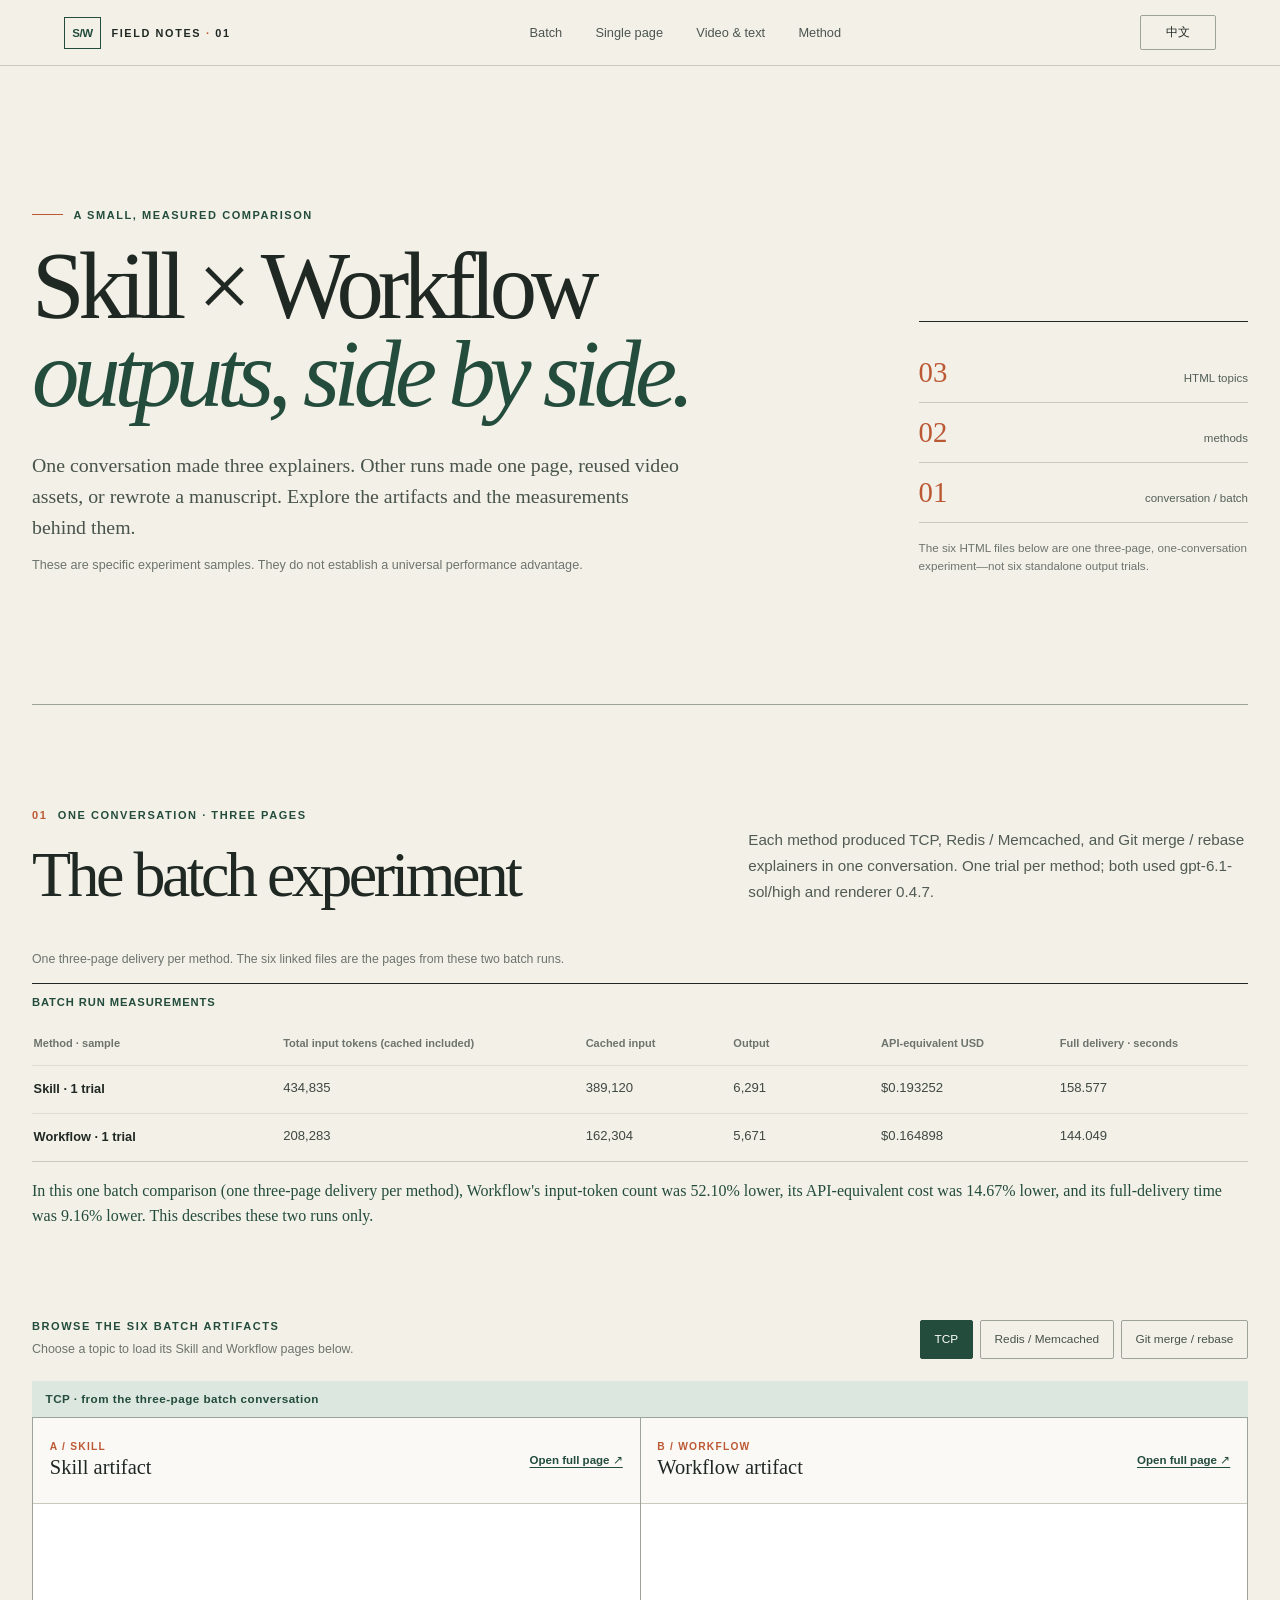
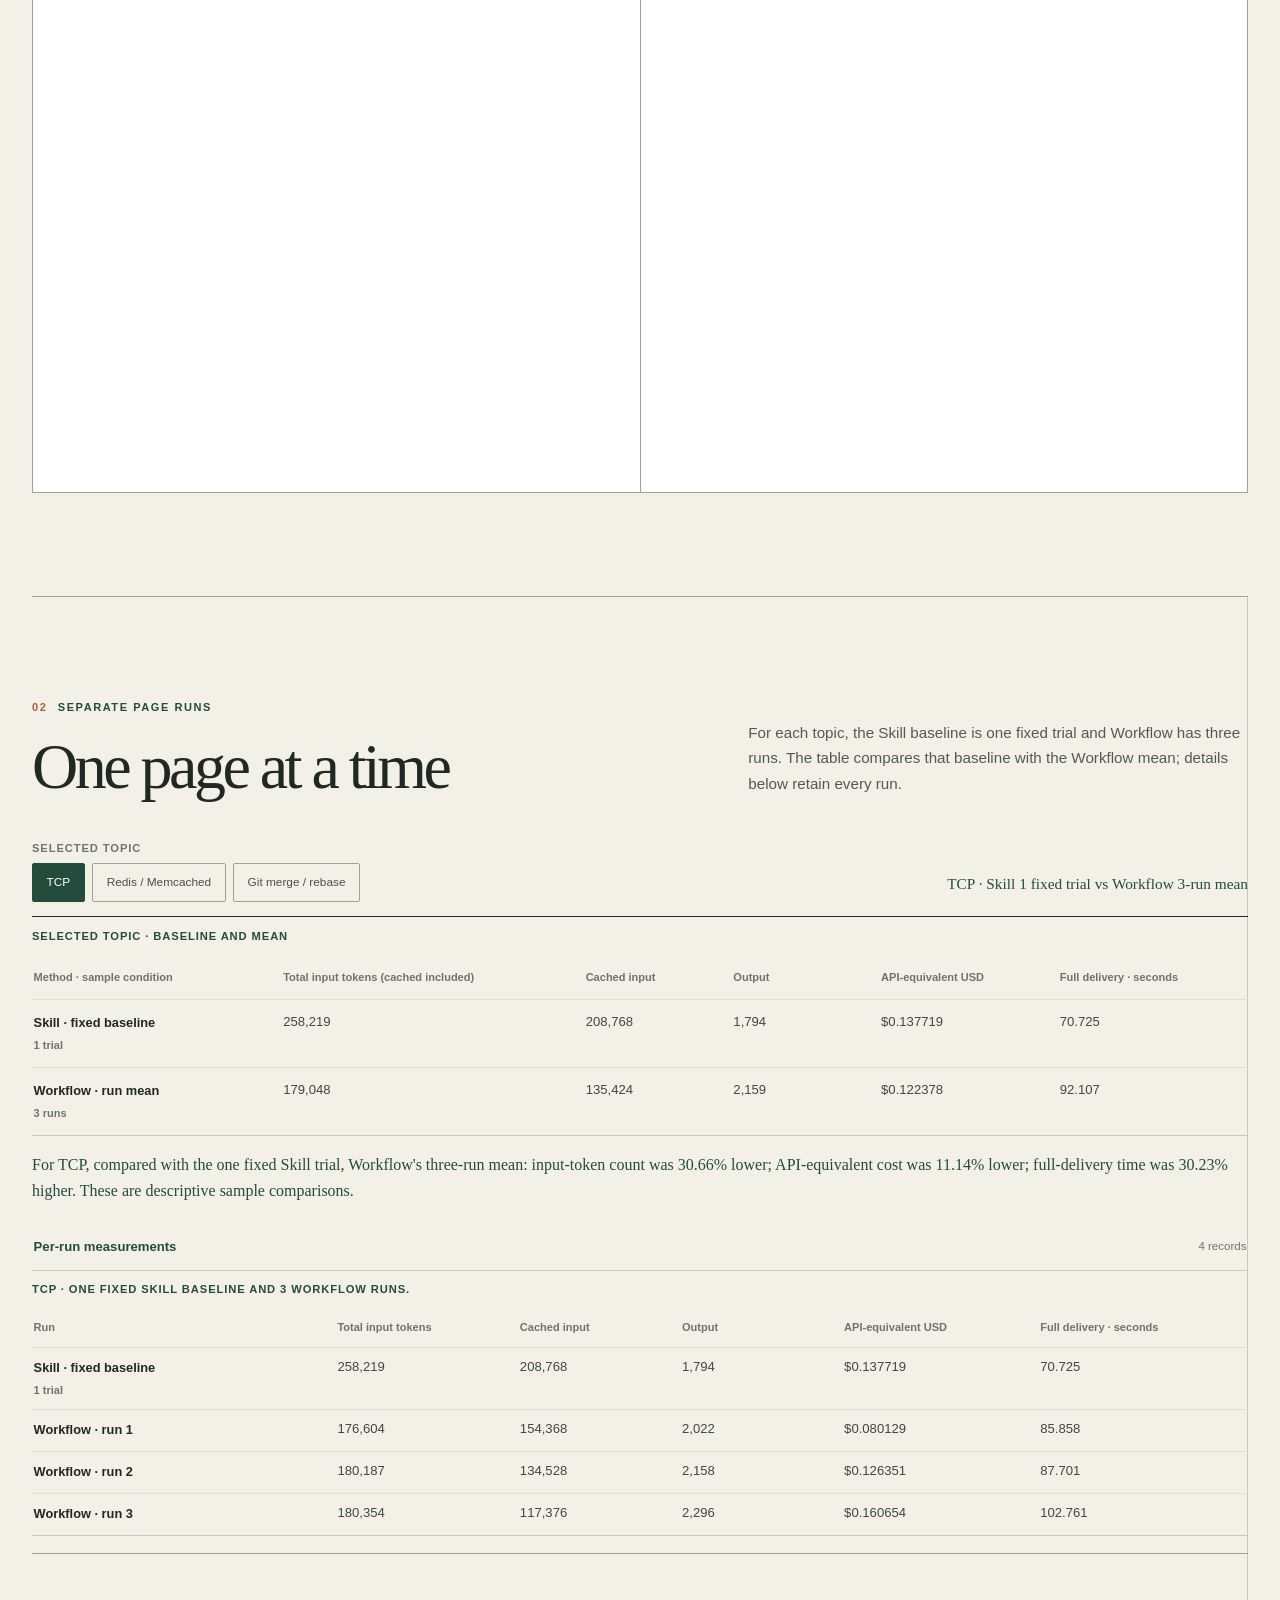
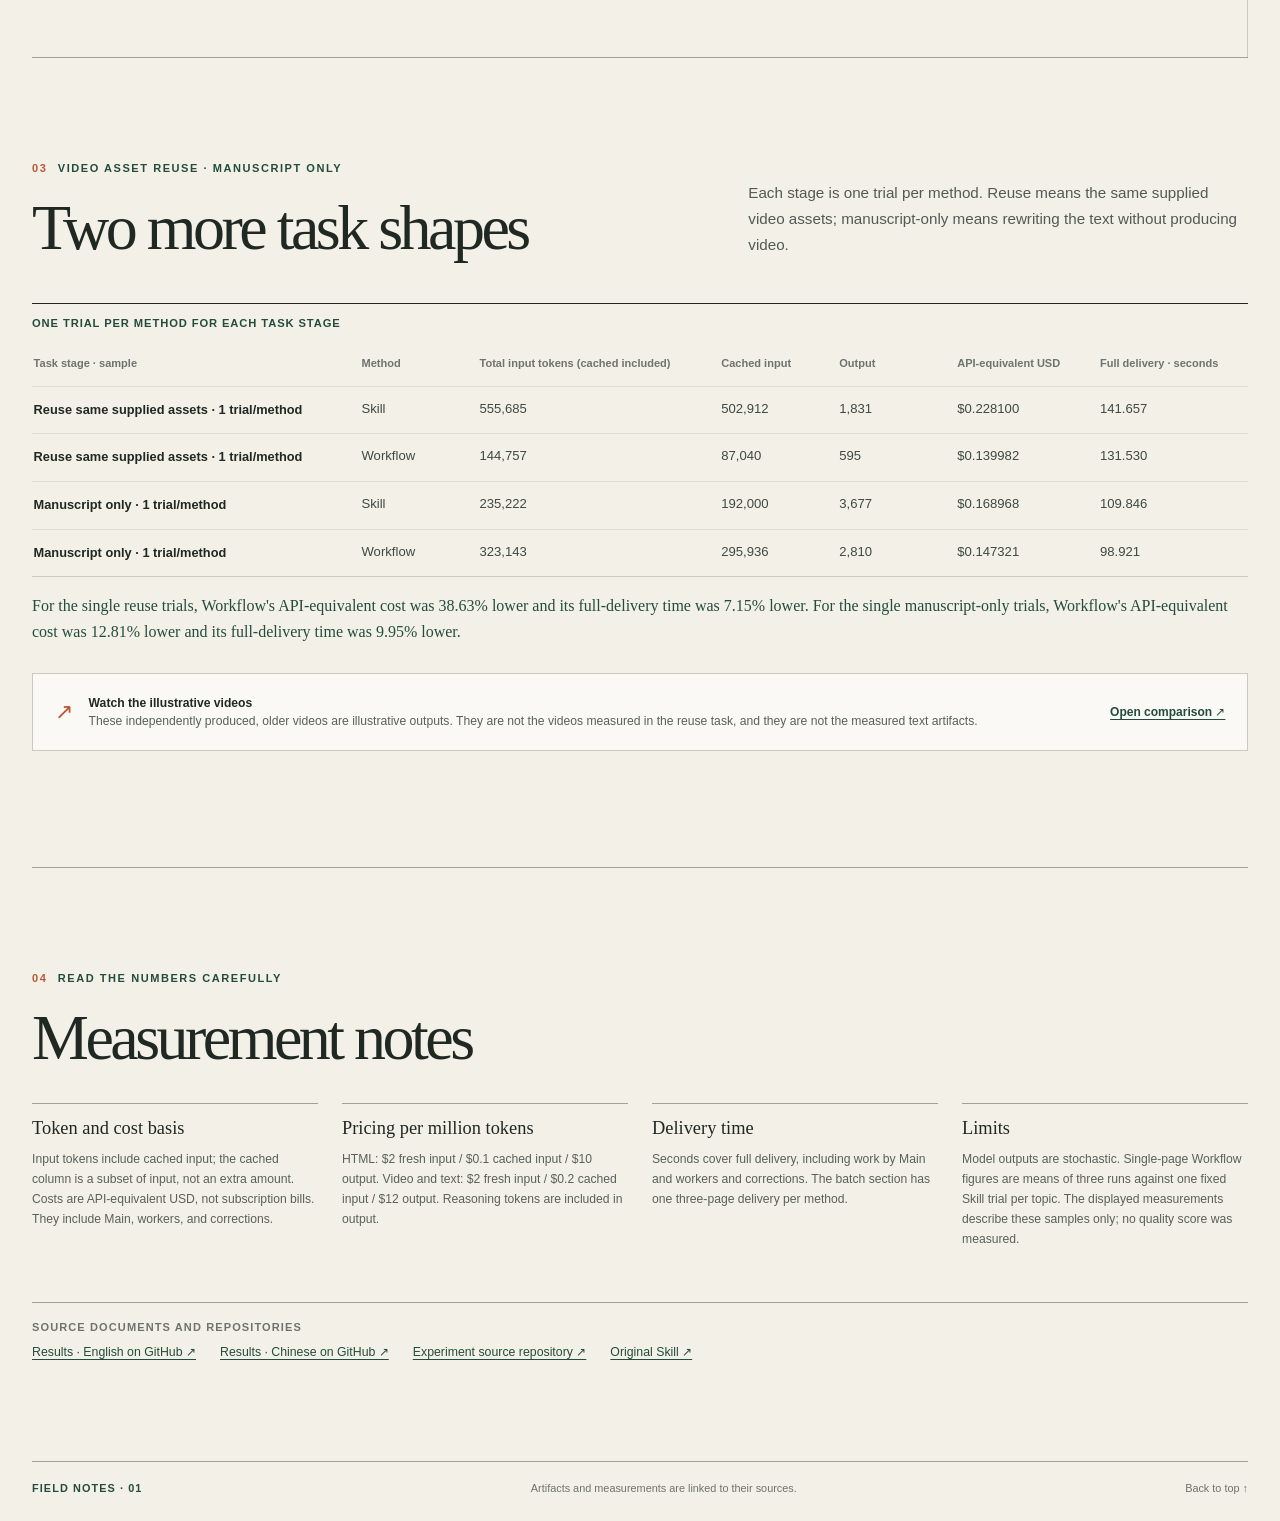
==== workflow_explanations/gallery/index.html @ ca4bb62a "feat: publish Skill vs Workflow comparison gallery" ====
<!doctype html>
<html lang="en">
<head>
  <meta charset="utf-8">
  <meta name="viewport" content="width=device-width, initial-scale=1">
  <meta name="theme-color" content="#f3f0e8">
  <meta name="description" content="A bilingual, data-backed comparison of Skill and Workflow experiment artifacts.">
  <title>Skill × Workflow — experiment gallery</title>
  <link rel="stylesheet" href="style.css">
  <script src="app.js" defer></script>
</head>
<body>
  <a class="skip-link" href="#main" data-en="Skip to content" data-zh="跳到正文">Skip to content</a>
  <header class="site-header">
    <a class="wordmark" href="#top" aria-label="Skill versus Workflow experiment gallery">
      <span class="wordmark-mark" aria-hidden="true">S/W</span>
      <span>FIELD NOTES <span class="wordmark-dot">·</span> 01</span>
    </a>
    <nav class="primary-nav" aria-label="Primary navigation">
      <a href="#batch" data-en="Batch" data-zh="批量">Batch</a>
      <a href="#single" data-en="Single page" data-zh="单页">Single page</a>
      <a href="#video" data-en="Video & text" data-zh="视频与文本">Video &amp; text</a>
      <a href="#method" data-en="Method" data-zh="统计口径">Method</a>
    </nav>
    <button class="language-toggle" id="language-toggle" type="button" aria-label="Switch language to Chinese">
      <span data-en="中文" data-zh="English">中文</span>
    </button>
  </header>

  <main id="main">
    <section class="hero" id="top" aria-labelledby="page-title">
      <div class="hero-copy">
        <p class="eyebrow"><span class="eyebrow-rule" aria-hidden="true"></span><span data-en="A small, measured comparison" data-zh="一组小规模实测对照">A small, measured comparison</span></p>
        <h1 id="page-title"><span data-en="Skill × Workflow" data-zh="Skill × Workflow">Skill × Workflow</span><br><span class="title-subline" data-en="outputs, side by side." data-zh="并排看结果。">outputs, side by side.</span></h1>
        <p class="hero-deck" data-en="One conversation made three explainers. Other runs made one page, reused video assets, or rewrote a manuscript. Explore the artifacts and the measurements behind them." data-zh="一次对话制作了三份讲解页；其他运行则分别制作单页、复用视频素材或重写稿件。这里可以查看产物与对应测量数据。">One conversation made three explainers. Other runs made one page, reused video assets, or rewrote a manuscript. Explore the artifacts and the measurements behind them.</p>
        <p class="hero-caveat" data-en="These are specific experiment samples. They do not establish a universal performance advantage." data-zh="这些是特定实验样本，不能据此推断普遍的性能优势。">These are specific experiment samples. They do not establish a universal performance advantage.</p>
      </div>
      <div class="hero-index" aria-label="Experiment overview">
        <div class="index-cell"><span class="index-value">03</span><span data-en="HTML topics" data-zh="个网页主题">HTML topics</span></div>
        <div class="index-cell"><span class="index-value">02</span><span data-en="methods" data-zh="种方法">methods</span></div>
        <div class="index-cell"><span class="index-value">01</span><span data-en="conversation / batch" data-zh="次对话 / 批量任务">conversation / batch</span></div>
        <p data-en="The six HTML files below are one three-page, one-conversation experiment—not six standalone output trials." data-zh="下方六份 HTML 属于同一项“一次对话制作三页”的实验，不代表六次独立产出。">The six HTML files below are one three-page, one-conversation experiment—not six standalone output trials.</p>
      </div>
    </section>

    <section class="section batch-section" id="batch" aria-labelledby="batch-title">
      <div class="section-heading">
        <div>
          <p class="eyebrow"><span class="section-number">01</span><span data-en="One conversation · three pages" data-zh="一次对话 · 三个页面">One conversation · three pages</span></p>
          <h2 id="batch-title" data-en="The batch experiment" data-zh="批量实验">The batch experiment</h2>
        </div>
        <p class="section-intro" data-en="Each method produced TCP, Redis / Memcached, and Git merge / rebase explainers in one conversation. One trial per method; both used gpt-6.1-sol/high and renderer 0.4.7." data-zh="两种方法分别在一次对话中制作 TCP、Redis / Memcached、Git merge / rebase 三份讲解页。每种方法各运行一次；均使用 gpt-6.1-sol/high 与渲染器 0.4.7。">Each method produced TCP, Redis / Memcached, and Git merge / rebase explainers in one conversation. One trial per method; both used gpt-6.1-sol/high and renderer 0.4.7.</p>
      </div>

      <p class="sample-note" data-en="One three-page delivery per method. The six linked files are the pages from these two batch runs." data-zh="每种方法各交付一组三页。六个链接对应这两次批量运行产出的页面。">One three-page delivery per method. The six linked files are the pages from these two batch runs.</p>
      <div class="table-wrap">
        <table class="metrics-table">
          <caption data-en="Batch run measurements" data-zh="批量运行测量值">Batch run measurements</caption>
          <thead>
            <tr>
              <th scope="col" data-en="Method · sample" data-zh="方法 · 样本数">Method · sample</th>
              <th scope="col" data-en="Total input tokens (cached included)" data-zh="输入 token 总量（含缓存）">Total input tokens (cached included)</th>
              <th scope="col" data-en="Cached input" data-zh="缓存输入">Cached input</th>
              <th scope="col" data-en="Output" data-zh="输出">Output</th>
              <th scope="col" data-en="API-equivalent USD" data-zh="API 等价美元">API-equivalent USD</th>
              <th scope="col" data-en="Full delivery · seconds" data-zh="完整交付 · 秒">Full delivery · seconds</th>
            </tr>
          </thead>
          <tbody id="batch-rows">
            <tr><td colspan="6" data-en="Loading measurements…" data-zh="正在读取测量数据…">Loading measurements…</td></tr>
          </tbody>
        </table>
      </div>
      <p class="delta-note" id="batch-delta" aria-live="polite"></p>

      <div class="artifact-explorer">
        <div class="artifact-toolbar">
          <div>
            <p class="eyebrow" data-en="Browse the six batch artifacts" data-zh="浏览六份批量产物">Browse the six batch artifacts</p>
            <p class="toolbar-help" data-en="Choose a topic to load its Skill and Workflow pages below." data-zh="选择主题，在下方并排查看对应的 Skill 与 Workflow 页面。">Choose a topic to load its Skill and Workflow pages below.</p>
          </div>
          <div class="topic-picker" id="batch-topic-picker" role="group" aria-label="Choose an experiment topic">
            <button type="button" class="topic-button" data-topic="tcp" aria-pressed="true"><span data-en="TCP" data-zh="TCP">TCP</span></button>
            <button type="button" class="topic-button" data-topic="cache" aria-pressed="false"><span data-en="Redis / Memcached" data-zh="Redis / Memcached">Redis / Memcached</span></button>
            <button type="button" class="topic-button" data-topic="git" aria-pressed="false"><span data-en="Git merge / rebase" data-zh="Git merge / rebase">Git merge / rebase</span></button>
          </div>
        </div>
        <p class="artifact-caption" id="artifact-caption" aria-live="polite"><span data-en="TCP · from the three-page batch conversation" data-zh="TCP · 来自三页批量对话">TCP · from the three-page batch conversation</span></p>
        <div class="preview-grid" id="previews">
          <article class="preview-card" aria-labelledby="skill-preview-title">
            <div class="preview-heading">
              <div><p class="preview-kicker">A <span aria-hidden="true">/</span> Skill</p><h3 id="skill-preview-title" data-en="Skill artifact" data-zh="Skill 产物">Skill artifact</h3></div>
              <a class="artifact-link" id="skill-artifact-link" href="../examples/html/tcp-skill.html" target="_blank" rel="noopener" data-en="Open full page ↗" data-zh="打开完整页面 ↗">Open full page ↗</a>
            </div>
            <iframe id="skill-preview" src="../examples/html/tcp-skill.html" title="Skill TCP explainer from the three-page batch experiment" sandbox="allow-scripts" loading="lazy"></iframe>
          </article>
          <article class="preview-card" aria-labelledby="workflow-preview-title">
            <div class="preview-heading">
              <div><p class="preview-kicker">B <span aria-hidden="true">/</span> Workflow</p><h3 id="workflow-preview-title" data-en="Workflow artifact" data-zh="Workflow 产物">Workflow artifact</h3></div>
              <a class="artifact-link" id="workflow-artifact-link" href="../examples/html/tcp-workflow.html" target="_blank" rel="noopener" data-en="Open full page ↗" data-zh="打开完整页面 ↗">Open full page ↗</a>
            </div>
            <iframe id="workflow-preview" src="../examples/html/tcp-workflow.html" title="Workflow TCP explainer from the three-page batch experiment" sandbox="allow-scripts" loading="lazy"></iframe>
          </article>
        </div>
      </div>
    </section>

    <section class="section single-section" id="single" aria-labelledby="single-title">
      <div class="section-heading">
        <div>
          <p class="eyebrow"><span class="section-number">02</span><span data-en="Separate page runs" data-zh="单独运行页面">Separate page runs</span></p>
          <h2 id="single-title" data-en="One page at a time" data-zh="一次制作一个页面">One page at a time</h2>
        </div>
        <p class="section-intro" data-en="For each topic, the Skill baseline is one fixed trial and Workflow has three runs. The table compares that baseline with the Workflow mean; details below retain every run." data-zh="每个主题的 Skill 基线是一次固定运行，Workflow 运行三次。上表将该基线与 Workflow 均值比较；下方保留每次运行的数据。">For each topic, the Skill baseline is one fixed trial and Workflow has three runs. The table compares that baseline with the Workflow mean; details below retain every run.</p>
      </div>
      <div class="single-controls">
        <div>
          <p class="control-label" id="single-topic-label" data-en="Selected topic" data-zh="当前主题">Selected topic</p>
          <div class="topic-picker" id="single-topic-picker" role="group" aria-labelledby="single-topic-label">
            <button type="button" class="topic-button" data-topic="tcp" aria-pressed="true"><span data-en="TCP" data-zh="TCP">TCP</span></button>
            <button type="button" class="topic-button" data-topic="cache" aria-pressed="false"><span data-en="Redis / Memcached" data-zh="Redis / Memcached">Redis / Memcached</span></button>
            <button type="button" class="topic-button" data-topic="git" aria-pressed="false"><span data-en="Git merge / rebase" data-zh="Git merge / rebase">Git merge / rebase</span></button>
          </div>
        </div>
        <p class="single-condition" id="single-condition" aria-live="polite"><span data-en="TCP · Skill 1 fixed trial vs Workflow 3-run mean" data-zh="TCP · Skill 固定样本 1 次，对比 Workflow 3 次均值">TCP · Skill 1 fixed trial vs Workflow 3-run mean</span></p>
      </div>
      <div class="table-wrap">
        <table class="metrics-table">
          <caption data-en="Selected topic · baseline and mean" data-zh="所选主题 · 基线与均值">Selected topic · baseline and mean</caption>
          <thead>
            <tr>
              <th scope="col" data-en="Method · sample condition" data-zh="方法 · 样本条件">Method · sample condition</th>
              <th scope="col" data-en="Total input tokens (cached included)" data-zh="输入 token 总量（含缓存）">Total input tokens (cached included)</th>
              <th scope="col" data-en="Cached input" data-zh="缓存输入">Cached input</th>
              <th scope="col" data-en="Output" data-zh="输出">Output</th>
              <th scope="col" data-en="API-equivalent USD" data-zh="API 等价美元">API-equivalent USD</th>
              <th scope="col" data-en="Full delivery · seconds" data-zh="完整交付 · 秒">Full delivery · seconds</th>
            </tr>
          </thead>
          <tbody id="single-summary-rows">
            <tr><td colspan="6" data-en="Loading measurements…" data-zh="正在读取测量数据…">Loading measurements…</td></tr>
          </tbody>
        </table>
      </div>
      <p class="delta-note" id="single-delta" aria-live="polite"></p>
      <details class="run-details" open>
        <summary><span data-en="Per-run measurements" data-zh="每次运行的测量值">Per-run measurements</span><span class="summary-count" id="run-count">—</span></summary>
        <div class="table-wrap">
          <table class="metrics-table compact-table">
            <caption id="run-caption" data-en="One fixed Skill baseline and three Workflow runs for the selected topic." data-zh="所选主题的 Skill 固定基线一次，Workflow 运行三次。">One fixed Skill baseline and three Workflow runs for the selected topic.</caption>
            <thead>
              <tr>
                <th scope="col" data-en="Run" data-zh="运行">Run</th>
                <th scope="col" data-en="Total input tokens" data-zh="输入 token 总量">Total input tokens</th>
                <th scope="col" data-en="Cached input" data-zh="缓存输入">Cached input</th>
                <th scope="col" data-en="Output" data-zh="输出">Output</th>
                <th scope="col" data-en="API-equivalent USD" data-zh="API 等价美元">API-equivalent USD</th>
                <th scope="col" data-en="Full delivery · seconds" data-zh="完整交付 · 秒">Full delivery · seconds</th>
              </tr>
            </thead>
            <tbody id="single-run-rows">
              <tr><td colspan="6" data-en="Loading measurements…" data-zh="正在读取测量数据…">Loading measurements…</td></tr>
            </tbody>
          </table>
        </div>
      </details>
    </section>

    <section class="section video-section" id="video" aria-labelledby="video-title">
      <div class="section-heading">
        <div>
          <p class="eyebrow"><span class="section-number">03</span><span data-en="Video asset reuse · manuscript only" data-zh="复用视频素材 · 仅重写稿件">Video asset reuse · manuscript only</span></p>
          <h2 id="video-title" data-en="Two more task shapes" data-zh="另外两类任务">Two more task shapes</h2>
        </div>
        <p class="section-intro" data-en="Each stage is one trial per method. Reuse means the same supplied video assets; manuscript-only means rewriting the text without producing video." data-zh="每个阶段中两种方法各运行一次。素材复用指使用相同的已有视频素材；仅重写稿件指改写文本，不制作视频。">Each stage is one trial per method. Reuse means the same supplied video assets; manuscript-only means rewriting the text without producing video.</p>
      </div>
      <div class="table-wrap">
        <table class="metrics-table">
          <caption data-en="One trial per method for each task stage" data-zh="每个任务阶段中每种方法各一次">One trial per method for each task stage</caption>
          <thead>
            <tr>
              <th scope="col" data-en="Task stage · sample" data-zh="任务阶段 · 样本数">Task stage · sample</th>
              <th scope="col" data-en="Method" data-zh="方法">Method</th>
              <th scope="col" data-en="Total input tokens (cached included)" data-zh="输入 token 总量（含缓存）">Total input tokens (cached included)</th>
              <th scope="col" data-en="Cached input" data-zh="缓存输入">Cached input</th>
              <th scope="col" data-en="Output" data-zh="输出">Output</th>
              <th scope="col" data-en="API-equivalent USD" data-zh="API 等价美元">API-equivalent USD</th>
              <th scope="col" data-en="Full delivery · seconds" data-zh="完整交付 · 秒">Full delivery · seconds</th>
            </tr>
          </thead>
          <tbody id="video-rows">
            <tr><td colspan="7" data-en="Loading measurements…" data-zh="正在读取测量数据…">Loading measurements…</td></tr>
          </tbody>
        </table>
      </div>
      <p class="delta-note" id="video-delta" aria-live="polite"></p>
      <aside class="watch-note">
        <span class="watch-icon" aria-hidden="true">↗</span>
        <p><strong data-en="Watch the illustrative videos" data-zh="观看示例视频">Watch the illustrative videos</strong><br><span data-en="These independently produced, older videos are illustrative outputs. They are not the videos measured in the reuse task, and they are not the measured text artifacts." data-zh="这些独立制作的较早视频仅供示例。它们不是素材复用任务中测量的视频，也不是该任务测量的文本产物。">These independently produced, older videos are illustrative outputs. They are not the videos measured in the reuse task, and they are not the measured text artifacts.</span></p>
        <a href="../examples/video/comparison.html" target="_blank" rel="noopener" data-en="Open comparison ↗" data-zh="打开视频对照 ↗">Open comparison ↗</a>
      </aside>
    </section>

    <section class="section method-section" id="method" aria-labelledby="method-title">
      <div class="section-heading method-heading">
        <div>
          <p class="eyebrow"><span class="section-number">04</span><span data-en="Read the numbers carefully" data-zh="如何理解这些数字">Read the numbers carefully</span></p>
          <h2 id="method-title" data-en="Measurement notes" data-zh="统计口径">Measurement notes</h2>
        </div>
      </div>
      <div class="method-grid">
        <article>
          <h3 data-en="Token and cost basis" data-zh="Token 与成本口径">Token and cost basis</h3>
          <p data-en="Input tokens include cached input; the cached column is a subset of input, not an extra amount. Costs are API-equivalent USD, not subscription bills. They include Main, workers, and corrections." data-zh="输入 token 已包含缓存输入；缓存列是输入的一部分，不应再相加。成本为 API 等价美元，不是订阅账单，包含 Main、worker 与修正。">Input tokens include cached input; the cached column is a subset of input, not an extra amount. Costs are API-equivalent USD, not subscription bills. They include Main, workers, and corrections.</p>
        </article>
        <article>
          <h3 data-en="Pricing per million tokens" data-zh="每百万 token 价格">Pricing per million tokens</h3>
          <p id="pricing-note" data-en="Loading pricing…" data-zh="正在读取价格…">Loading pricing…</p>
        </article>
        <article>
          <h3 data-en="Delivery time" data-zh="交付耗时">Delivery time</h3>
          <p data-en="Seconds cover full delivery, including work by Main and workers and corrections. The batch section has one three-page delivery per method." data-zh="秒数覆盖完整交付，包括 Main、worker 与修正。批量部分每种方法各有一次三页交付。">Seconds cover full delivery, including work by Main and workers and corrections. The batch section has one three-page delivery per method.</p>
        </article>
        <article>
          <h3 data-en="Limits" data-zh="结果边界">Limits</h3>
          <p data-en="Model outputs are stochastic. Single-page Workflow figures are means of three runs against one fixed Skill trial per topic. The displayed measurements describe these samples only; no quality score was measured." data-zh="模型输出具有随机性。单页 Workflow 数据是三次运行的均值，每个主题仅与一次固定 Skill 样本比较。页面数据只描述这些样本；实验未测量质量评分。">Model outputs are stochastic. Single-page Workflow figures are means of three runs against one fixed Skill trial per topic. The displayed measurements describe these samples only; no quality score was measured.</p>
        </article>
      </div>
      <div class="source-links">
        <p class="source-label" data-en="Source documents and repositories" data-zh="结果文档与代码仓库">Source documents and repositories</p>
        <a href="https://github.com/TohmaN233/workflow-package/blob/main/workflow_explanations/experiments/results.md" target="_blank" rel="noopener" data-en="Results · English on GitHub ↗" data-zh="实验结果 · GitHub 英文版 ↗">Results · English on GitHub ↗</a>
        <a href="https://github.com/TohmaN233/workflow-package/blob/main/workflow_explanations/experiments/results.zh-CN.md" target="_blank" rel="noopener" data-en="Results · Chinese on GitHub ↗" data-zh="实验结果 · GitHub 中文版 ↗">Results · Chinese on GitHub ↗</a>
        <a href="https://github.com/TohmaN233/workflow-package" target="_blank" rel="noopener" data-en="Experiment source repository ↗" data-zh="实验源代码仓库 ↗">Experiment source repository ↗</a>
        <a href="https://github.com/QingYunA/answer-me-with-html" target="_blank" rel="noopener" data-en="Original Skill ↗" data-zh="原始 Skill ↗">Original Skill ↗</a>
      </div>
    </section>
  </main>
  <footer class="site-footer">
    <span>FIELD NOTES · 01</span>
    <span data-en="Artifacts and measurements are linked to their sources." data-zh="产物与测量数据均链接到来源。">Artifacts and measurements are linked to their sources.</span>
    <a href="#top" data-en="Back to top ↑" data-zh="返回顶部 ↑">Back to top ↑</a>
  </footer>
  <div class="data-error" id="data-error" role="alert" hidden>
    <strong data-en="Experiment data could not be loaded." data-zh="无法读取实验数据。">Experiment data could not be loaded.</strong>
    <span data-en="The gallery reads ../experiments/results.json. Check that the file is published and reload the page." data-zh="页面从 ../experiments/results.json 读取数据。请检查该文件是否已发布，然后重新加载。">The gallery reads ../experiments/results.json. Check that the file is published and reload the page.</span>
  </div>
</body>
</html>
---- workflow_explanations/gallery/style.css ----
:root {
  color-scheme: light;
  --paper: #f3f0e8;
  --paper-light: #faf9f5;
  --ink: #202823;
  --muted: #6d746d;
  --line: #c9c9be;
  --line-dark: #9da399;
  --green: #234c3c;
  --green-soft: #dce7df;
  --orange: #bc5935;
  --orange-soft: #f0dfd4;
  --blue: #395f78;
  --serif: "Iowan Old Style", "Palatino Linotype", "Book Antiqua", Georgia, serif;
  --sans: Inter, "Segoe UI", "Helvetica Neue", Arial, sans-serif;
  font-family: var(--sans);
  font-synthesis: none;
  text-rendering: optimizeLegibility;
  background: var(--paper);
  color: var(--ink);
}

* { box-sizing: border-box; }
html { scroll-behavior: smooth; scroll-padding-top: 6.5rem; }
body { margin: 0; min-width: 320px; }
button, a { font: inherit; }
a { color: inherit; }
button:focus-visible, a:focus-visible, summary:focus-visible, iframe:focus-visible {
  outline: 3px solid var(--orange);
  outline-offset: 3px;
}
[hidden] { display: none !important; }

.skip-link {
  position: absolute;
  top: 8px;
  left: 8px;
  z-index: 20;
  transform: translateY(-160%);
  padding: .65rem .9rem;
  background: var(--ink);
  color: white;
}
.skip-link:focus { transform: translateY(0); }

.site-header {
  position: sticky;
  z-index: 10;
  top: 0;
  display: flex;
  align-items: center;
  justify-content: space-between;
  gap: 1.5rem;
  min-height: 66px;
  padding: 0 clamp(20px, 5vw, 78px);
  border-bottom: 1px solid var(--line);
  background: rgb(243 240 232 / 95%);
  backdrop-filter: blur(14px);
}
.wordmark {
  display: inline-flex;
  flex: 0 0 auto;
  align-items: center;
  gap: .65rem;
  color: var(--ink);
  font-size: .68rem;
  font-weight: 750;
  letter-spacing: .15em;
  text-decoration: none;
}
.wordmark-mark {
  display: grid;
  width: 37px;
  height: 32px;
  place-items: center;
  border: 1px solid var(--green);
  color: var(--green);
  font-size: .72rem;
  letter-spacing: -.03em;
}
.wordmark-dot { color: var(--orange); }
.primary-nav { display: flex; align-items: center; gap: clamp(1rem, 2.6vw, 2.6rem); }
.primary-nav a {
  color: #4c554f;
  font-size: .8rem;
  text-decoration: none;
  transition: color .18s ease;
}
.primary-nav a:hover, .source-links a:hover, .site-footer a:hover { color: var(--orange); }
.language-toggle {
  flex: 0 0 auto;
  min-width: 76px;
  padding: .5rem .7rem;
  border: 1px solid var(--line-dark);
  border-radius: 2px;
  background: transparent;
  color: var(--ink);
  font-size: .75rem;
  font-weight: 700;
  cursor: pointer;
}
.language-toggle:hover { border-color: var(--green); background: var(--green-soft); }

main { overflow: clip; }
.hero, .section, .site-footer { width: min(1300px, calc(100% - 64px)); margin-inline: auto; }
.hero {
  display: grid;
  grid-template-columns: minmax(0, 1.5fr) minmax(245px, .62fr);
  align-items: end;
  gap: clamp(2.5rem, 7vw, 7rem);
  padding: clamp(72px, 11vw, 154px) 0 clamp(76px, 10vw, 132px);
}
.eyebrow {
  display: flex;
  align-items: center;
  gap: .65rem;
  margin: 0 0 1.2rem;
  color: var(--green);
  font-size: .69rem;
  font-weight: 760;
  letter-spacing: .14em;
  line-height: 1.45;
  text-transform: uppercase;
}
.eyebrow-rule { width: 31px; height: 1px; background: var(--orange); }
.hero h1 {
  margin: 0;
  font-family: var(--serif);
  font-size: clamp(3.2rem, 7.4vw, 7.15rem);
  font-weight: 500;
  letter-spacing: -.065em;
  line-height: .93;
}
.title-subline { color: var(--green); font-style: italic; }
.hero-deck {
  max-width: 650px;
  margin: 2rem 0 .85rem;
  color: #48534b;
  font-family: var(--serif);
  font-size: clamp(1.08rem, 1.55vw, 1.35rem);
  line-height: 1.55;
}
.hero-caveat { margin: 0; color: var(--muted); font-size: .79rem; line-height: 1.55; }
.hero-index {
  padding: 1.3rem 0 0;
  border-top: 1px solid var(--ink);
}
.index-cell {
  display: flex;
  align-items: baseline;
  justify-content: space-between;
  gap: 1rem;
  padding: .95rem 0;
  border-bottom: 1px solid var(--line);
  color: #536057;
  font-size: .72rem;
  text-align: right;
}
.index-value {
  color: var(--orange);
  font-family: var(--serif);
  font-size: 1.8rem;
  font-variant-numeric: lining-nums;
  line-height: 1;
}
.hero-index > p { margin: 1rem 0 0; color: var(--muted); font-size: .73rem; line-height: 1.55; }

.section { padding: clamp(68px, 8vw, 108px) 0; border-top: 1px solid var(--line-dark); }
.section-heading {
  display: grid;
  grid-template-columns: minmax(0, .86fr) minmax(250px, .7fr);
  align-items: end;
  gap: clamp(2rem, 8vw, 9rem);
  margin-bottom: 2.6rem;
}
.section-number { color: var(--orange); font-variant-numeric: tabular-nums; }
.section-heading h2 {
  max-width: 700px;
  margin: 0;
  font-family: var(--serif);
  font-size: clamp(2.45rem, 5vw, 4.55rem);
  font-weight: 500;
  letter-spacing: -.055em;
  line-height: 1.03;
}
.section-intro {
  max-width: 525px;
  margin: 0 0 .2rem;
  color: #505b53;
  font-size: .95rem;
  line-height: 1.7;
}
.sample-note {
  margin: 0 0 .9rem;
  color: var(--muted);
  font-size: .77rem;
  line-height: 1.5;
}
.table-wrap { width: 100%; overflow-x: auto; border-top: 1px solid var(--ink); border-bottom: 1px solid var(--line); }
.metrics-table { width: 100%; border-collapse: collapse; font-size: .82rem; text-align: left; }
.metrics-table caption {
  padding: .8rem 0;
  color: var(--green);
  font-size: .7rem;
  font-weight: 740;
  letter-spacing: .08em;
  text-align: left;
  text-transform: uppercase;
}
.metrics-table th, .metrics-table td { min-width: 105px; padding: .88rem .75rem; vertical-align: top; }
.metrics-table th {
  color: var(--muted);
  font-size: .69rem;
  font-weight: 650;
  line-height: 1.45;
}
.metrics-table th:first-child, .metrics-table td:first-child { min-width: 170px; padding-left: .1rem; }
.metrics-table tbody tr { border-top: 1px solid #deded5; }
.metrics-table tbody th { color: var(--ink); font-size: .8rem; font-weight: 700; }
.metrics-table td { color: #3f4842; font-variant-numeric: tabular-nums; white-space: nowrap; }
.metrics-table .subcell { display: block; margin-top: .28rem; color: var(--muted); font-size: .69rem; font-variant-numeric: normal; white-space: normal; }
.delta-note {
  min-height: 1.5rem;
  margin: 1rem 0 0;
  color: var(--green);
  font-family: var(--serif);
  font-size: 1rem;
  line-height: 1.6;
}

.artifact-explorer { margin-top: clamp(3.3rem, 7vw, 6rem); }
.artifact-toolbar {
  display: flex;
  align-items: end;
  justify-content: space-between;
  gap: 2rem;
  margin-bottom: 1.4rem;
}
.artifact-toolbar .eyebrow { margin-bottom: .35rem; }
.toolbar-help { margin: 0; color: var(--muted); font-size: .78rem; line-height: 1.5; }
.topic-picker { display: flex; flex-wrap: wrap; gap: .45rem; }
.topic-button {
  min-height: 39px;
  padding: .56rem .85rem;
  border: 1px solid var(--line-dark);
  border-radius: 2px;
  background: transparent;
  color: #465249;
  font-size: .74rem;
  cursor: pointer;
  transition: background .16s ease, color .16s ease, border-color .16s ease;
}
.topic-button:hover { border-color: var(--green); }
.topic-button[aria-pressed="true"] { border-color: var(--green); background: var(--green); color: white; }
.artifact-caption {
  margin: 0;
  padding: .7rem .85rem;
  background: var(--green-soft);
  color: var(--green);
  font-size: .73rem;
  font-weight: 700;
  letter-spacing: .04em;
}
.preview-grid { display: grid; grid-template-columns: repeat(2, minmax(0, 1fr)); gap: 1px; background: var(--line-dark); border: 1px solid var(--line-dark); }
.preview-card { min-width: 0; background: var(--paper-light); }
.preview-heading {
  display: flex;
  align-items: center;
  justify-content: space-between;
  gap: 1rem;
  min-height: 86px;
  padding: .8rem 1.05rem;
  border-bottom: 1px solid var(--line);
}
.preview-kicker { margin: 0 0 .22rem; color: var(--orange); font-size: .64rem; font-weight: 760; letter-spacing: .12em; text-transform: uppercase; }
.preview-heading h3 { margin: 0; font-family: var(--serif); font-size: 1.28rem; font-weight: 500; }
.artifact-link { flex: 0 0 auto; color: var(--green); font-size: .72rem; font-weight: 700; text-decoration-thickness: 1px; text-underline-offset: 3px; }
.preview-card iframe {
  display: block;
  width: 100%;
  height: clamp(380px, 46vw, 610px);
  border: 0;
  background: #fff;
}

.single-section { background: linear-gradient(90deg, transparent 0, transparent calc(100% - 1px), var(--line) calc(100% - 1px)); }
.single-controls {
  display: flex;
  align-items: end;
  justify-content: space-between;
  gap: 1.5rem;
  margin-bottom: .9rem;
}
.control-label { margin: 0 0 .55rem; color: var(--muted); font-size: .7rem; font-weight: 700; letter-spacing: .08em; text-transform: uppercase; }
.single-condition { margin: 0 0 .55rem; color: var(--green); font-family: var(--serif); font-size: .96rem; text-align: right; }
.run-details { margin-top: 1.2rem; border-bottom: 1px solid var(--line-dark); }
.run-details summary {
  display: flex;
  align-items: center;
  justify-content: space-between;
  gap: 1rem;
  padding: 1rem .1rem;
  color: var(--green);
  font-size: .82rem;
  font-weight: 750;
  cursor: pointer;
}
.summary-count { color: var(--muted); font-size: .72rem; font-weight: 500; }
.run-details .table-wrap { margin-bottom: 1.1rem; border-top-color: var(--line); }
.compact-table th, .compact-table td { padding-block: .7rem; }
.compact-table th:first-child, .compact-table td:first-child { min-width: 190px; }

.video-section { padding-bottom: clamp(72px, 9vw, 120px); }
.watch-note {
  display: grid;
  grid-template-columns: auto minmax(0, 1fr) auto;
  align-items: center;
  gap: 1rem;
  margin-top: 1.8rem;
  padding: 1.2rem 1.35rem;
  border: 1px solid var(--line);
  background: var(--paper-light);
}
.watch-icon { color: var(--orange); font-size: 1.35rem; }
.watch-note p { margin: 0; color: #586159; font-size: .76rem; line-height: 1.55; }
.watch-note strong { color: var(--ink); }
.watch-note a { color: var(--green); font-size: .75rem; font-weight: 750; white-space: nowrap; text-decoration-thickness: 1px; text-underline-offset: 3px; }

.method-section { padding-bottom: clamp(65px, 8vw, 105px); }
.method-heading { grid-template-columns: 1fr; margin-bottom: 2rem; }
.method-grid { display: grid; grid-template-columns: repeat(4, minmax(0, 1fr)); gap: 1.5rem; }
.method-grid article { padding-top: .85rem; border-top: 1px solid var(--line-dark); }
.method-grid h3 { margin: 0 0 .65rem; font-family: var(--serif); font-size: 1.15rem; font-weight: 500; }
.method-grid p { margin: 0; color: #586159; font-size: .76rem; line-height: 1.65; }
.source-links {
  display: flex;
  align-items: baseline;
  flex-wrap: wrap;
  gap: .75rem 1.5rem;
  margin-top: 3.3rem;
  padding-top: 1.1rem;
  border-top: 1px solid var(--line-dark);
}
.source-label { flex-basis: 100%; margin: 0; color: var(--muted); font-size: .69rem; font-weight: 750; letter-spacing: .1em; text-transform: uppercase; }
.source-links a { color: var(--green); font-size: .77rem; text-underline-offset: 3px; }
.site-footer {
  display: flex;
  justify-content: space-between;
  gap: 1rem;
  padding: 1.25rem 0 1.7rem;
  border-top: 1px solid var(--line-dark);
  color: var(--muted);
  font-size: .68rem;
}
.site-footer > span:first-child { color: var(--green); font-weight: 800; letter-spacing: .1em; }
.site-footer a { text-decoration: none; }
.data-error {
  position: fixed;
  z-index: 30;
  right: 16px;
  bottom: 16px;
  display: grid;
  max-width: min(440px, calc(100vw - 32px));
  gap: .35rem;
  padding: 1rem 1.15rem;
  border: 1px solid #902c1e;
  background: #fff2ec;
  color: #641e13;
  box-shadow: 0 8px 30px rgb(28 27 24 / 17%);
  font-size: .78rem;
  line-height: 1.5;
}
.data-error[hidden] { display: none; }

@media (max-width: 900px) {
  .hero, .section, .site-footer { width: min(100% - 42px, 760px); }
  .hero { grid-template-columns: minmax(0, 1.2fr) minmax(210px, .8fr); gap: 2.5rem; }
  .section-heading { grid-template-columns: 1fr; align-items: start; gap: 1.2rem; }
  .section-intro { max-width: 680px; }
  .method-grid { grid-template-columns: repeat(2, minmax(0, 1fr)); row-gap: 1.8rem; }
  .metrics-table { min-width: 850px; }
  .compact-table { min-width: 740px; }
}
@media (max-width: 640px) {
  html { scroll-padding-top: 7.7rem; }
  .site-header { min-height: 86px; flex-wrap: wrap; gap: .55rem .7rem; padding: .5rem 16px .45rem; }
  .wordmark { gap: .45rem; font-size: .58rem; letter-spacing: .1em; }
  .wordmark-mark { width: 33px; height: 29px; }
  .primary-nav {
    order: 3;
    display: flex;
    flex: 0 0 100%;
    gap: 1.25rem;
    min-width: 0;
    overflow-x: auto;
    padding: .25rem 0 .1rem;
    scrollbar-width: thin;
    white-space: nowrap;
  }
  .primary-nav a { flex: 0 0 auto; font-size: .72rem; }
  .language-toggle { margin-left: auto; }
  .language-toggle { min-width: 72px; padding: .45rem .55rem; }
  .hero, .section, .site-footer { width: calc(100% - 36px); }
  .hero { grid-template-columns: 1fr; gap: 2.2rem; padding: 70px 0 72px; }
  .hero h1 { font-size: clamp(3.25rem, 15.4vw, 5.15rem); }
  .hero-deck { margin-top: 1.35rem; font-size: 1.08rem; }
  .hero-index { display: grid; grid-template-columns: repeat(3, minmax(0, 1fr)); gap: .55rem; padding-top: .85rem; }
  .index-cell { display: grid; gap: .4rem; justify-content: start; align-content: start; min-height: 76px; border: 0; text-align: left; }
  .index-value { font-size: 1.5rem; }
  .index-cell > span:last-child { font-size: .64rem; text-align: left; }
  .hero-index > p { grid-column: 1 / -1; margin-top: .1rem; }
  .section { padding: 67px 0; }
  .section-heading { margin-bottom: 1.8rem; }
  .section-heading h2 { font-size: 2.85rem; }
  .section-intro { font-size: .88rem; }
  .artifact-toolbar { display: grid; gap: 1rem; align-items: start; }
  .topic-picker { gap: .35rem; }
  .topic-button { min-height: 38px; padding: .5rem .65rem; font-size: .68rem; }
  .preview-grid { grid-template-columns: 1fr; }
  .preview-card iframe { height: 78vh; min-height: 440px; max-height: 660px; }
  .preview-heading { min-height: 76px; padding-inline: .8rem; }
  .preview-heading h3 { font-size: 1.15rem; }
  .artifact-link { font-size: .68rem; }
  .single-controls { display: grid; align-items: start; gap: 1rem; }
  .single-condition { margin: 0; text-align: left; }
  .watch-note { grid-template-columns: auto 1fr; align-items: start; padding: 1rem; }
  .watch-note a { grid-column: 2; }
  .method-grid { grid-template-columns: 1fr; gap: 1.2rem; }
  .source-links { display: grid; grid-template-columns: 1fr; gap: .8rem; margin-top: 2.5rem; }
  .site-footer { flex-wrap: wrap; justify-content: flex-start; }
  .site-footer > span:nth-child(2) { flex-basis: 100%; order: 3; }
}
@media (prefers-reduced-motion: reduce) {
  *, *::before, *::after { scroll-behavior: auto !important; transition-duration: .01ms !important; }
}
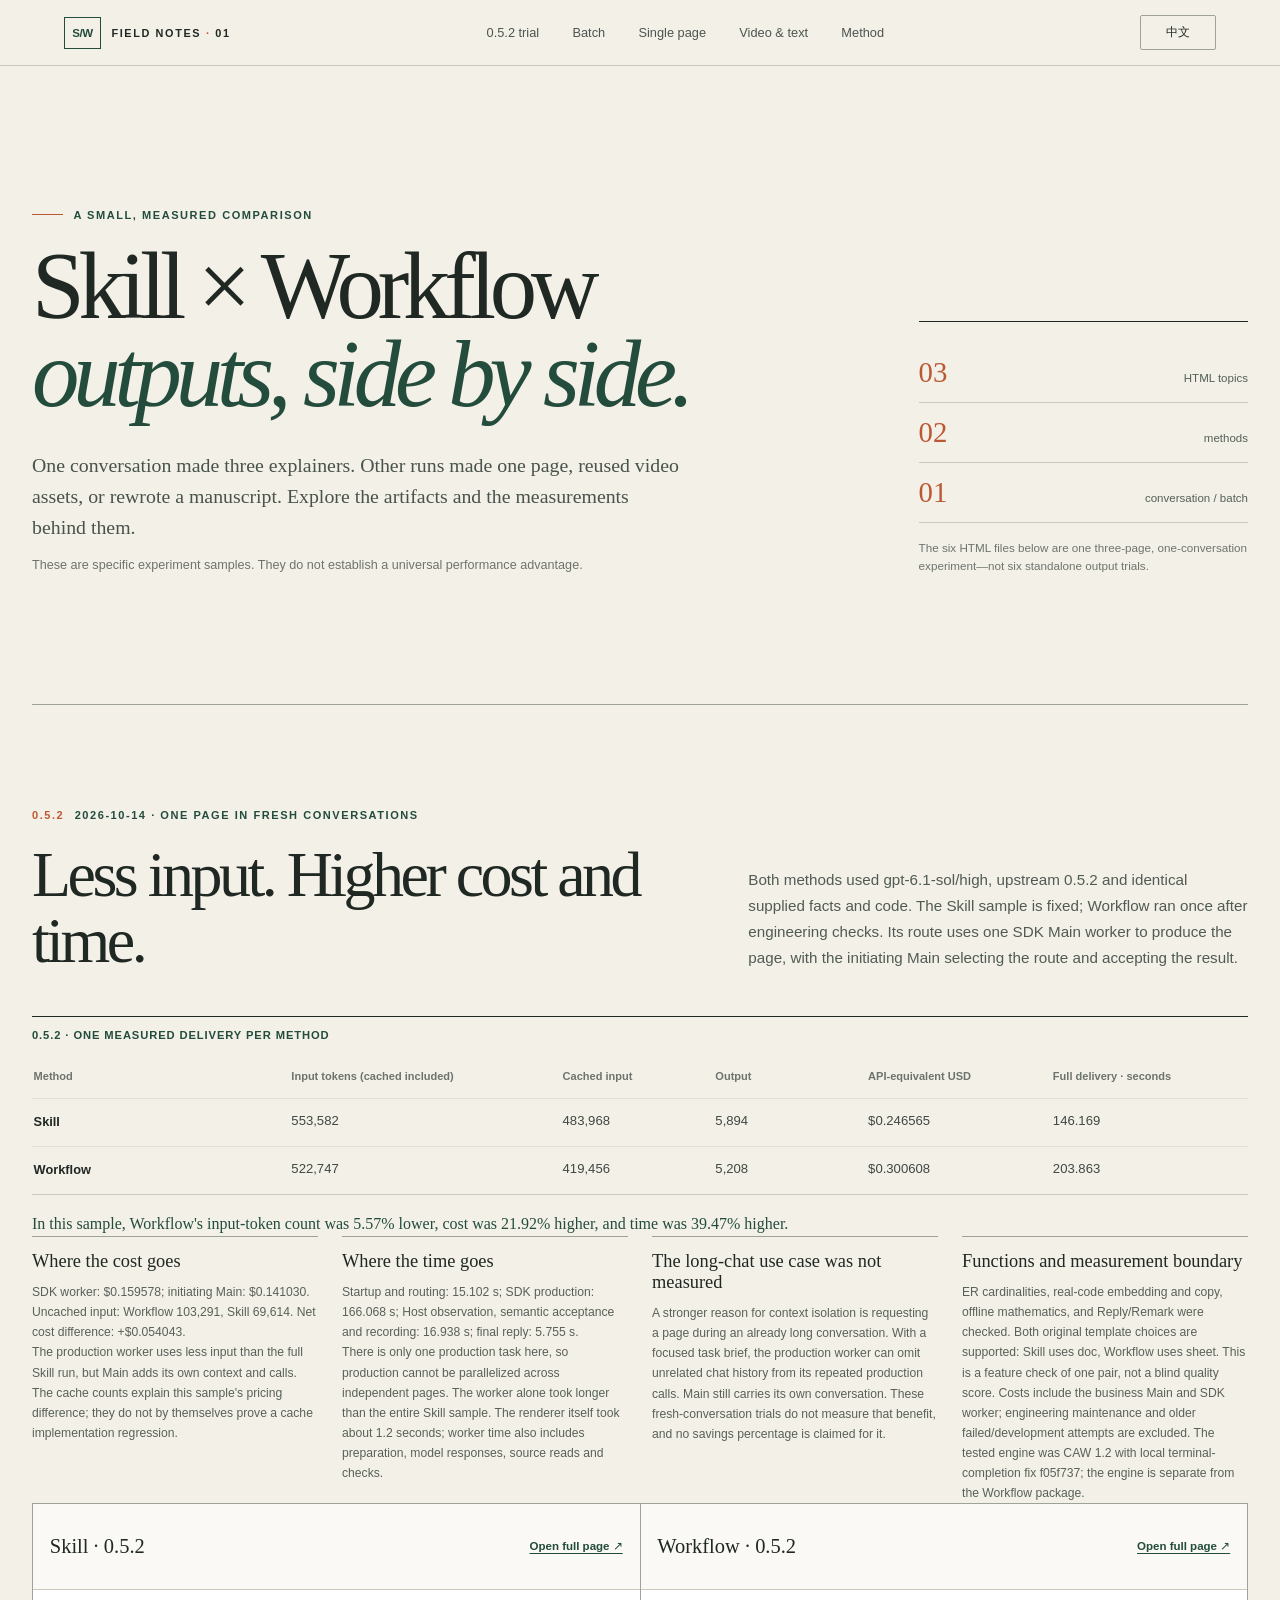
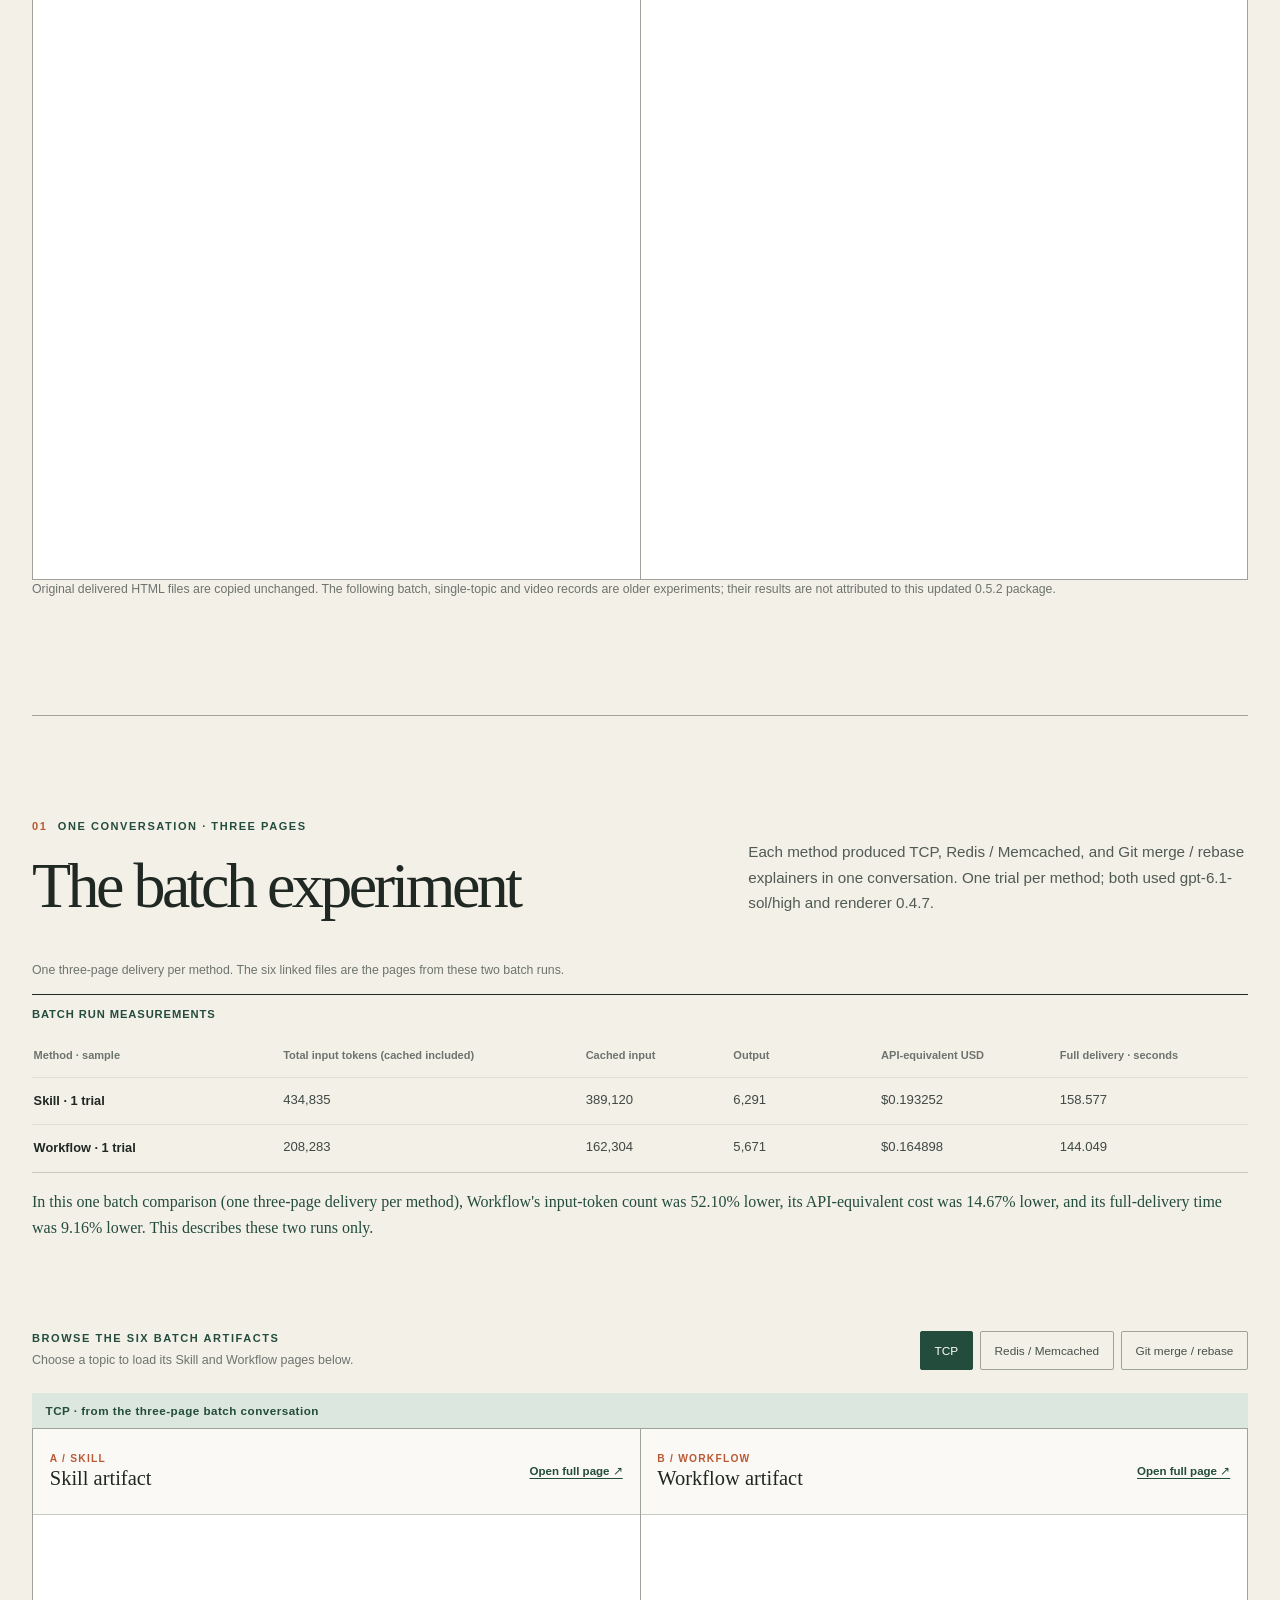
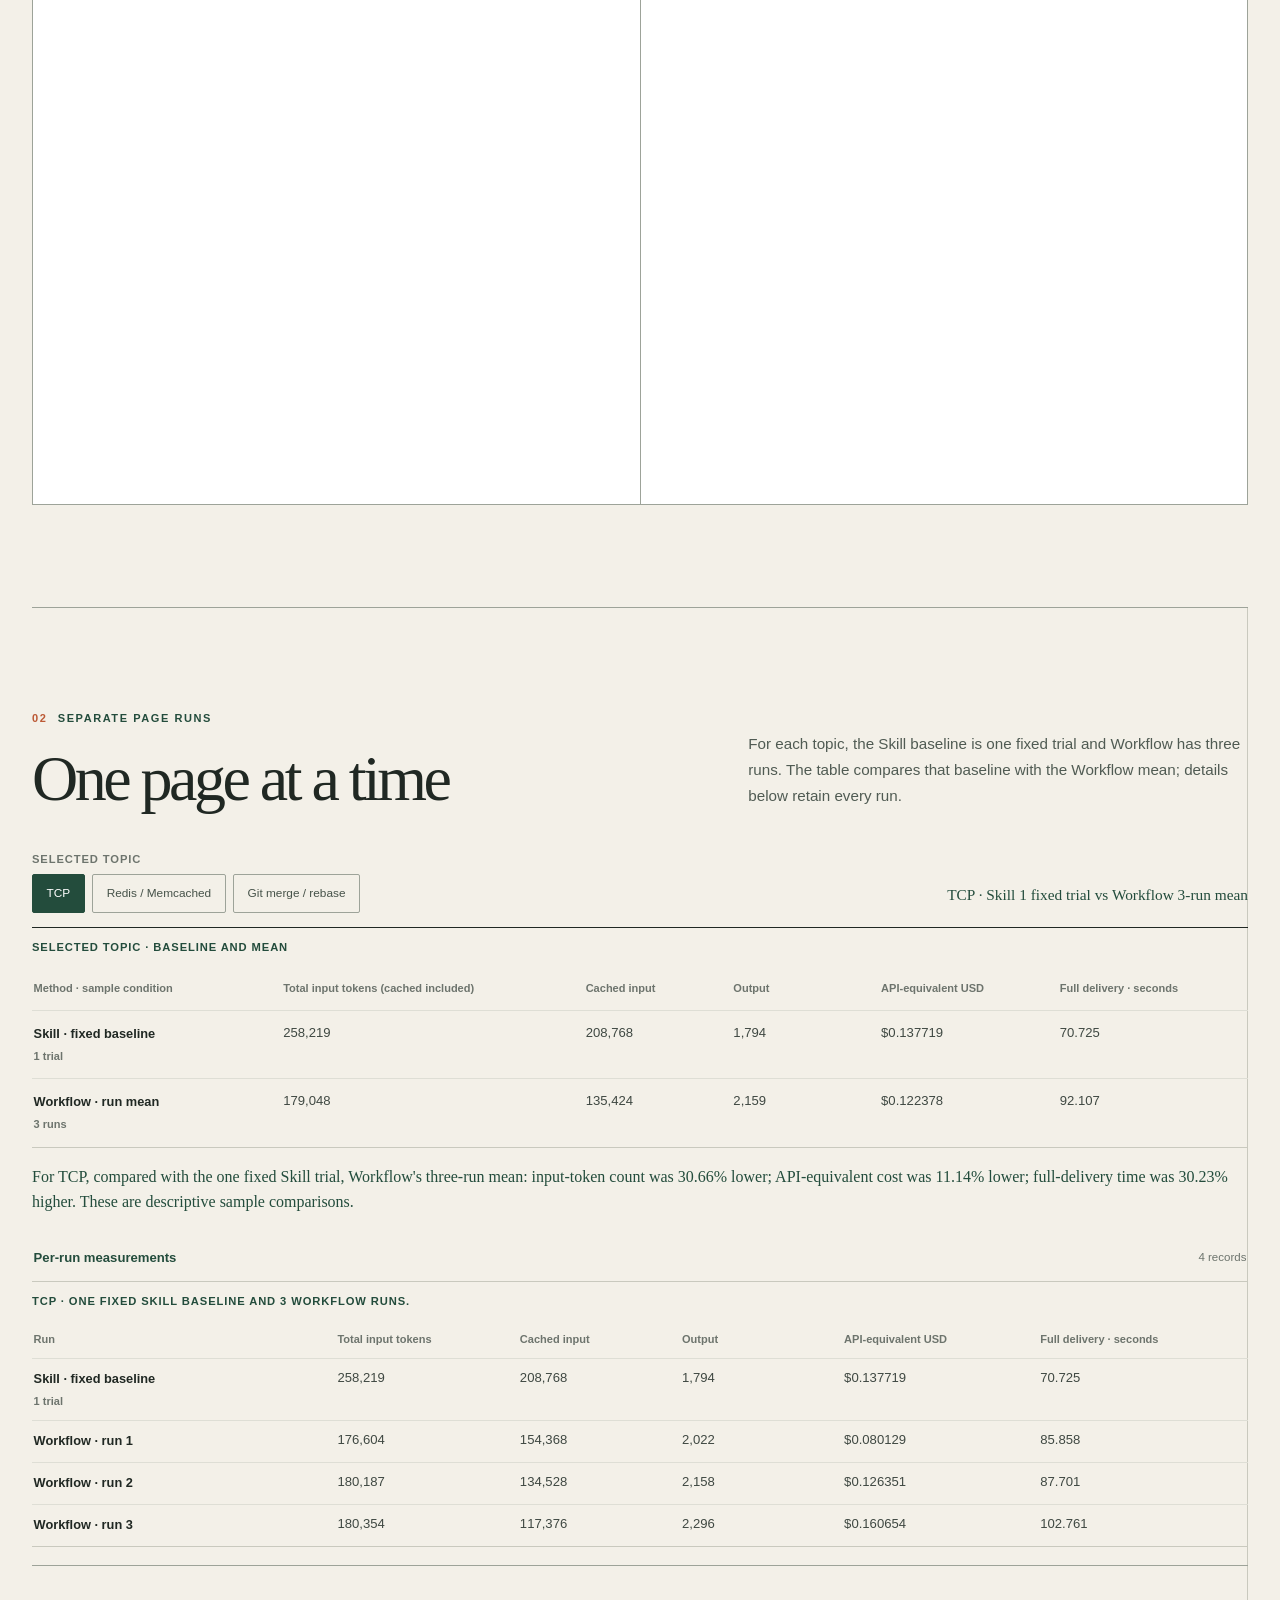
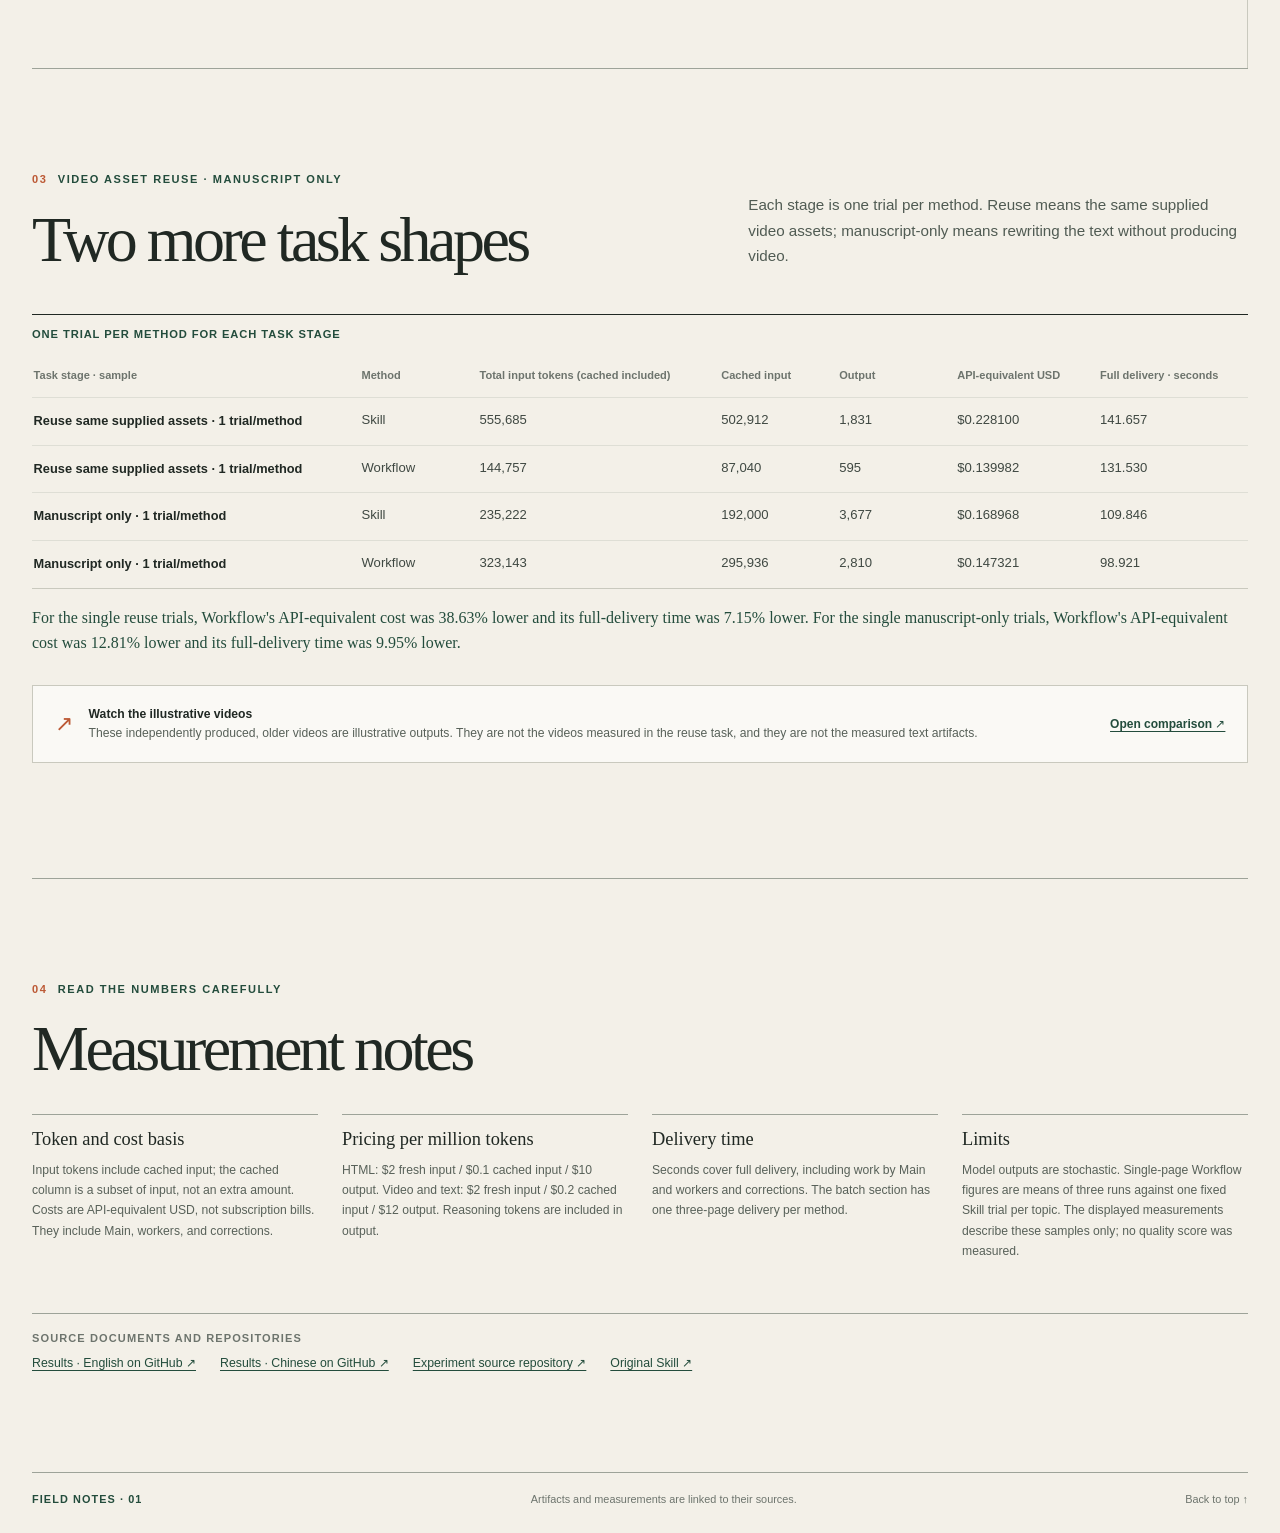
==== commit 4e2e7654: "docs: publish honest HTML 0.5.2 single-page comparison and tested package" ====
--- a/workflow_explanations/gallery/index.html
+++ b/workflow_explanations/gallery/index.html
@@ -17,6 +17,7 @@
       <span>FIELD NOTES <span class="wordmark-dot">·</span> 01</span>
     </a>
     <nav class="primary-nav" aria-label="Primary navigation">
+      <a href="#latest" data-en="0.5.2 trial" data-zh="0.5.2 实测">0.5.2 trial</a>
       <a href="#batch" data-en="Batch" data-zh="批量">Batch</a>
       <a href="#single" data-en="Single page" data-zh="单页">Single page</a>
       <a href="#video" data-en="Video & text" data-zh="视频与文本">Video &amp; text</a>
@@ -41,6 +42,62 @@
         <div class="index-cell"><span class="index-value">01</span><span data-en="conversation / batch" data-zh="次对话 / 批量任务">conversation / batch</span></div>
         <p data-en="The six HTML files below are one three-page, one-conversation experiment—not six standalone output trials." data-zh="下方六份 HTML 属于同一项“一次对话制作三页”的实验，不代表六次独立产出。">The six HTML files below are one three-page, one-conversation experiment—not six standalone output trials.</p>
       </div>
+    </section>
+
+    <section class="section" id="latest" aria-labelledby="latest-title">
+      <div class="section-heading">
+        <div>
+          <p class="eyebrow"><span class="section-number">0.5.2</span><span data-en="2026-10-14 · one page in fresh conversations" data-zh="2026-10-14 · 新会话制作单页">2026-10-14 · one page in fresh conversations</span></p>
+          <h2 id="latest-title" data-en="Less input. Higher cost and time." data-zh="输入更少，成本与耗时更高。">Less input. Higher cost and time.</h2>
+        </div>
+        <p class="section-intro" data-en="Both methods used gpt-6.1-sol/high, upstream 0.5.2 and identical supplied facts and code. The Skill sample is fixed; Workflow ran once after engineering checks. Its route uses one SDK Main worker to produce the page, with the initiating Main selecting the route and accepting the result." data-zh="双方使用 gpt-6.1-sol/high、上游 0.5.2，以及相同的事实和源码输入。Skill 使用固定样本；Workflow 完成工程预检后运行一次。本路线只有一个 SDK Main worker 制作网页，发起任务的 Main 选择路线并验收。">Both methods used gpt-6.1-sol/high, upstream 0.5.2 and identical supplied facts and code. The Skill sample is fixed; Workflow ran once after engineering checks. Its route uses one SDK Main worker to produce the page, with the initiating Main selecting the route and accepting the result.</p>
+      </div>
+      <div class="table-wrap">
+        <table class="metrics-table">
+          <caption data-en="0.5.2 · one measured delivery per method" data-zh="0.5.2 · 每种方法各一次测量交付">0.5.2 · one measured delivery per method</caption>
+          <thead><tr>
+            <th scope="col" data-en="Method" data-zh="方法">Method</th>
+            <th scope="col" data-en="Input tokens (cached included)" data-zh="输入 token（含缓存）">Input tokens (cached included)</th>
+            <th scope="col" data-en="Cached input" data-zh="缓存输入">Cached input</th>
+            <th scope="col" data-en="Output" data-zh="输出">Output</th>
+            <th scope="col" data-en="API-equivalent USD" data-zh="API 等价美元">API-equivalent USD</th>
+            <th scope="col" data-en="Full delivery · seconds" data-zh="完整交付 · 秒">Full delivery · seconds</th>
+          </tr></thead>
+          <tbody id="latest-rows"><tr><td colspan="6" data-en="Loading measurements…" data-zh="正在读取测量数据…">Loading measurements…</td></tr></tbody>
+        </table>
+      </div>
+      <p class="delta-note" id="latest-delta" aria-live="polite"></p>
+      <div class="method-grid">
+        <article>
+          <h3 data-en="Where the cost goes" data-zh="成本花在哪里">Where the cost goes</h3>
+          <p id="latest-cost"></p>
+          <p data-en="The production worker uses less input than the full Skill run, but Main adds its own context and calls. The cache counts explain this sample's pricing difference; they do not by themselves prove a cache implementation regression." data-zh="制作 worker 的输入少于 Skill 全程，但还需加回 Main 自己的上下文和调用。缓存计数能够解释本样本的计价差额，不能单独证明缓存机制发生回归。">The production worker uses less input than the full Skill run, but Main adds its own context and calls. The cache counts explain this sample's pricing difference; they do not by themselves prove a cache implementation regression.</p>
+        </article>
+        <article>
+          <h3 data-en="Where the time goes" data-zh="时间花在哪里">Where the time goes</h3>
+          <p id="latest-time"></p>
+          <p data-en="There is only one production task here, so production cannot be parallelized across independent pages. The worker alone took longer than the entire Skill sample. The renderer itself took about 1.2 seconds; worker time also includes preparation, model responses, source reads and checks." data-zh="本次只有一个制作任务，没有独立网页之间的并行空间。worker 本身已比 Skill 全程更慢。渲染命令本身约 1.2 秒；worker 时间还包含准备、模型响应、读取源码与检查。">There is only one production task here, so production cannot be parallelized across independent pages. The worker alone took longer than the entire Skill sample. The renderer itself took about 1.2 seconds; worker time also includes preparation, model responses, source reads and checks.</p>
+        </article>
+        <article>
+          <h3 data-en="The long-chat use case was not measured" data-zh="本次未测量长聊天场景">The long-chat use case was not measured</h3>
+          <p data-en="A stronger reason for context isolation is requesting a page during an already long conversation. With a focused task brief, the production worker can omit unrelated chat history from its repeated production calls. Main still carries its own conversation. These fresh-conversation trials do not measure that benefit, and no savings percentage is claimed for it." data-zh="隔离更有价值的场景是在已经很长的聊天中提出网页请求。传入聚焦的任务材料后，制作 worker 的多次调用可以不携带无关聊天历史；Main 仍保留自己的会话上下文。本轮双方均从新会话开始，未测量这一收益，也不宣称其节省比例。">A stronger reason for context isolation is requesting a page during an already long conversation. With a focused task brief, the production worker can omit unrelated chat history from its repeated production calls. Main still carries its own conversation. These fresh-conversation trials do not measure that benefit, and no savings percentage is claimed for it.</p>
+        </article>
+        <article>
+          <h3 data-en="Functions and measurement boundary" data-zh="功能与测量边界">Functions and measurement boundary</h3>
+          <p data-en="ER cardinalities, real-code embedding and copy, offline mathematics, and Reply/Remark were checked. Both original template choices are supported: Skill uses doc, Workflow uses sheet. This is a feature check of one pair, not a blind quality score. Costs include the business Main and SDK worker; engineering maintenance and older failed/development attempts are excluded. The tested engine was CAW 1.2 with local terminal-completion fix f05f737; the engine is separate from the Workflow package." data-zh="已核验 ER 基数、真实代码嵌入与复制、离线数学公式、Reply/Remark。Skill 使用 doc，Workflow 使用 sheet，两者均为原工具支持的模板。这是一个样本对的功能检查，不是盲评质量分数。成本包含业务 Main 和 SDK worker，排除工程维护及较早的失败／开发尝试。本轮引擎为 CAW 1.2 加本地终态完成返回修复 f05f737；引擎与 Workflow 包分别维护。">ER cardinalities, real-code embedding and copy, offline mathematics, and Reply/Remark were checked. Both original template choices are supported: Skill uses doc, Workflow uses sheet. This is a feature check of one pair, not a blind quality score. Costs include the business Main and SDK worker; engineering maintenance and older failed/development attempts are excluded. The tested engine was CAW 1.2 with local terminal-completion fix f05f737; the engine is separate from the Workflow package.</p>
+        </article>
+      </div>
+      <div class="preview-grid">
+        <article class="preview-card">
+          <div class="preview-heading"><h3>Skill · 0.5.2</h3><a class="artifact-link" href="../examples/html/run-052-skill.html" target="_blank" rel="noopener" data-en="Open full page ↗" data-zh="打开完整页面 ↗">Open full page ↗</a></div>
+          <iframe src="../examples/html/run-052-skill.html" title="Skill 0.5.2 Run explainer" sandbox="allow-scripts" loading="lazy"></iframe>
+        </article>
+        <article class="preview-card">
+          <div class="preview-heading"><h3>Workflow · 0.5.2</h3><a class="artifact-link" href="../examples/html/run-052-workflow.html" target="_blank" rel="noopener" data-en="Open full page ↗" data-zh="打开完整页面 ↗">Open full page ↗</a></div>
+          <iframe src="../examples/html/run-052-workflow.html" title="Workflow 0.5.2 Run explainer" sandbox="allow-scripts" loading="lazy"></iframe>
+        </article>
+      </div>
+      <p class="sample-note" data-en="Original delivered HTML files are copied unchanged. The following batch, single-topic and video records are older experiments; their results are not attributed to this updated 0.5.2 package." data-zh="交付 HTML 按原样复制。下方批量、单主题与视频数据属于历史实验，不将其结果归属于当前更新后的 0.5.2 包。">Original delivered HTML files are copied unchanged. The following batch, single-topic and video records are older experiments; their results are not attributed to this updated 0.5.2 package.</p>
     </section>
 
     <section class="section batch-section" id="batch" aria-labelledby="batch-title">
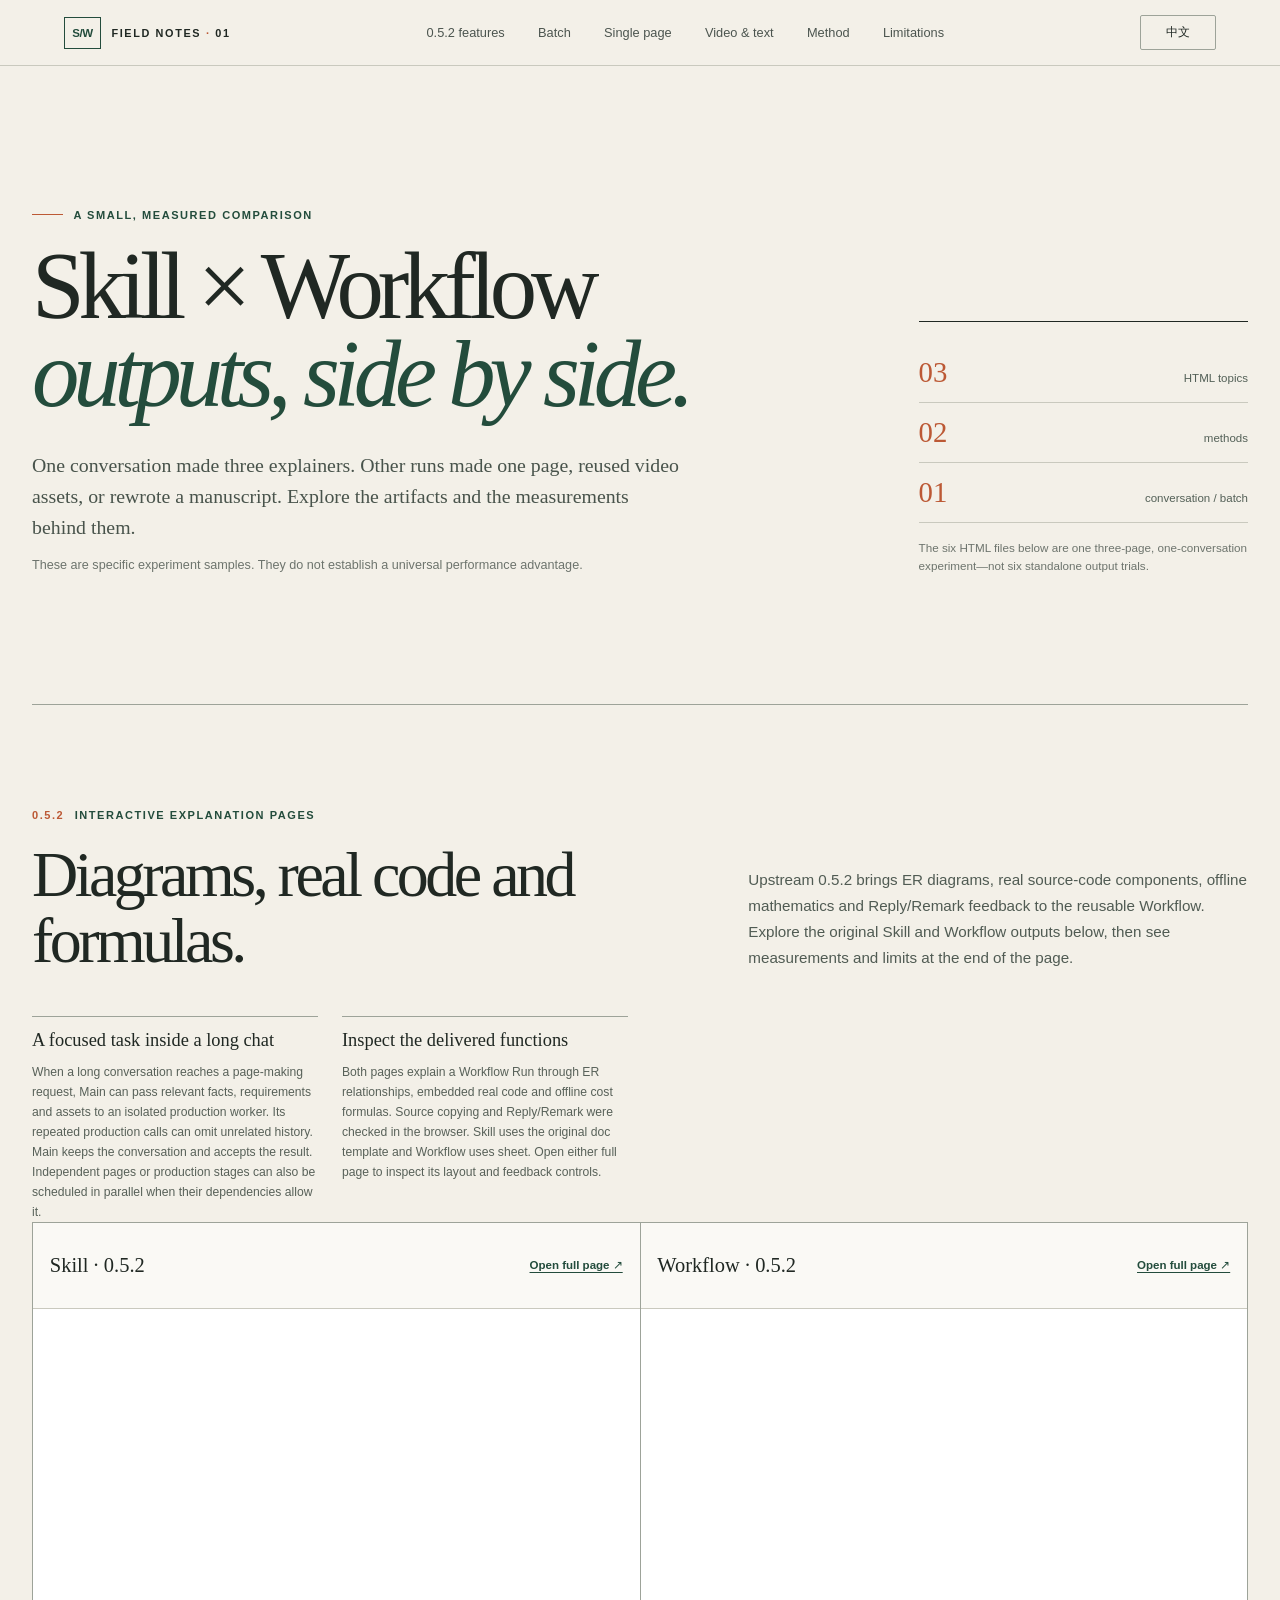
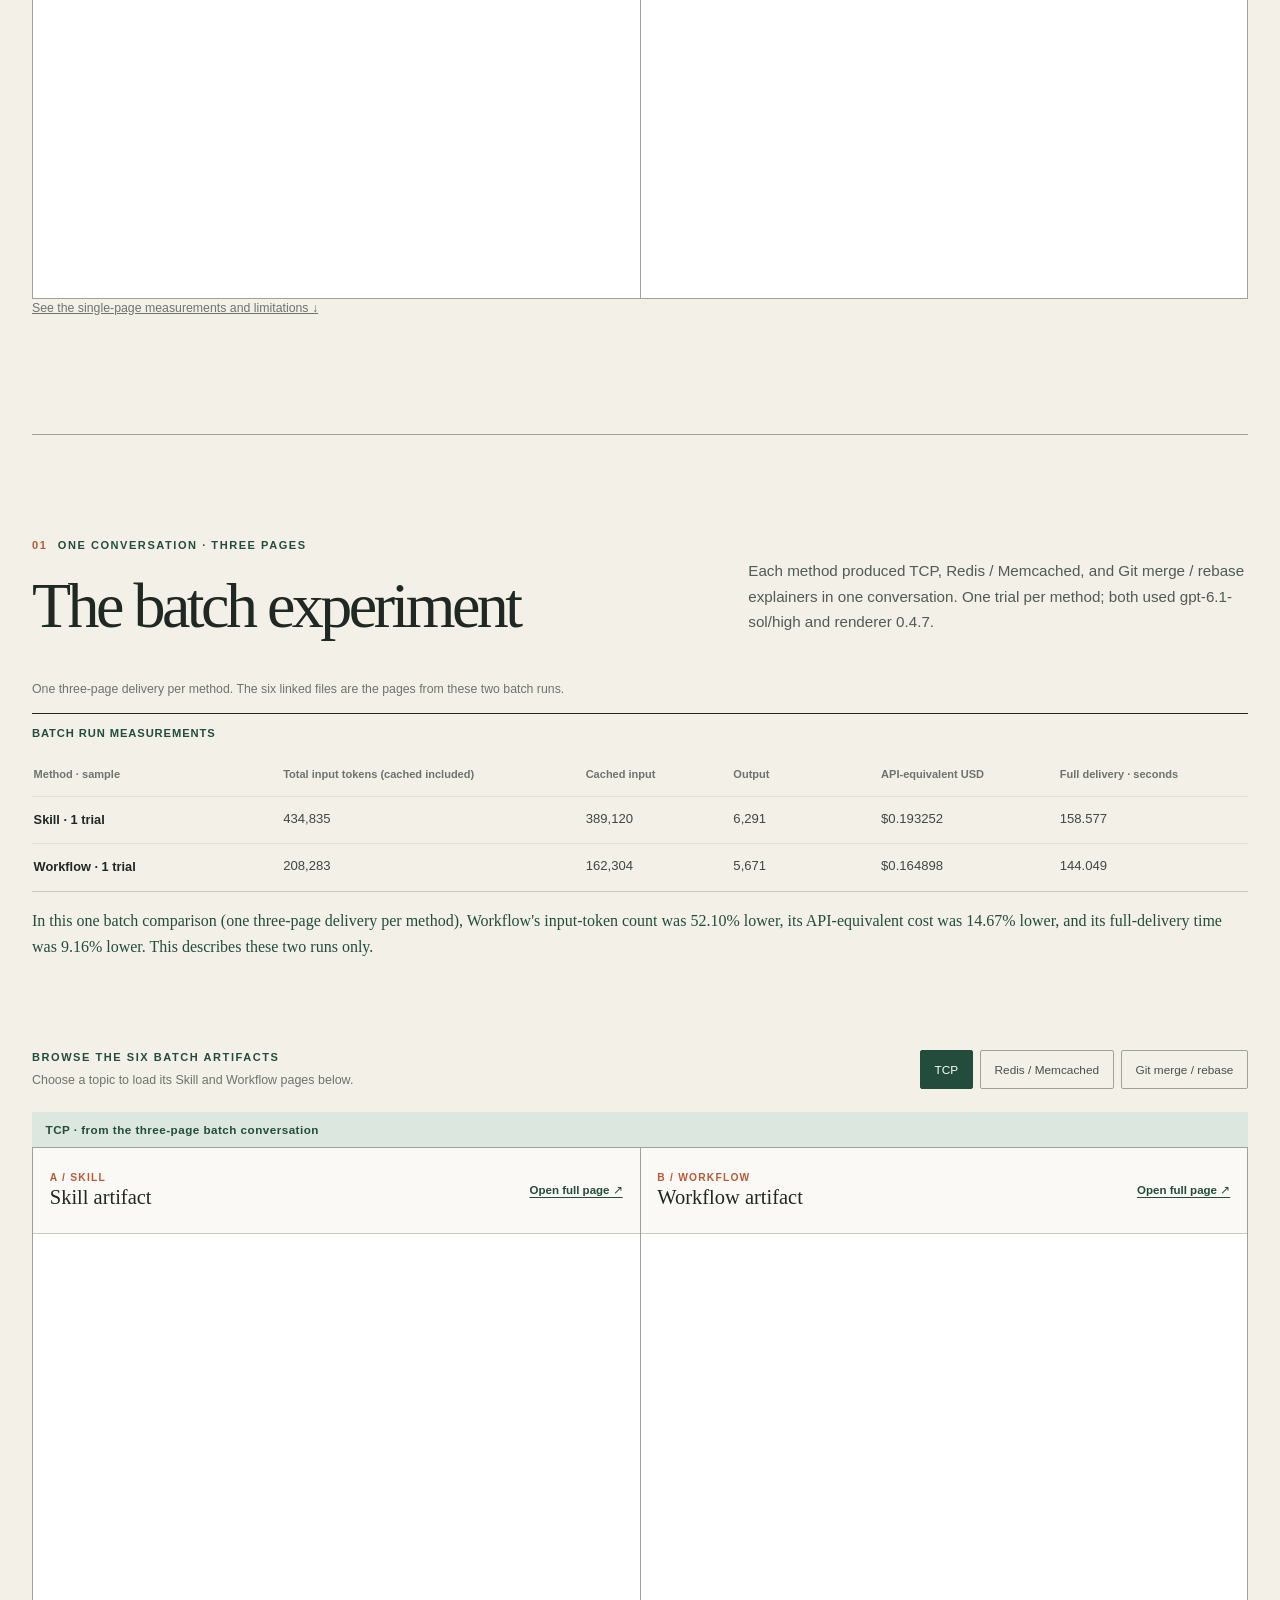
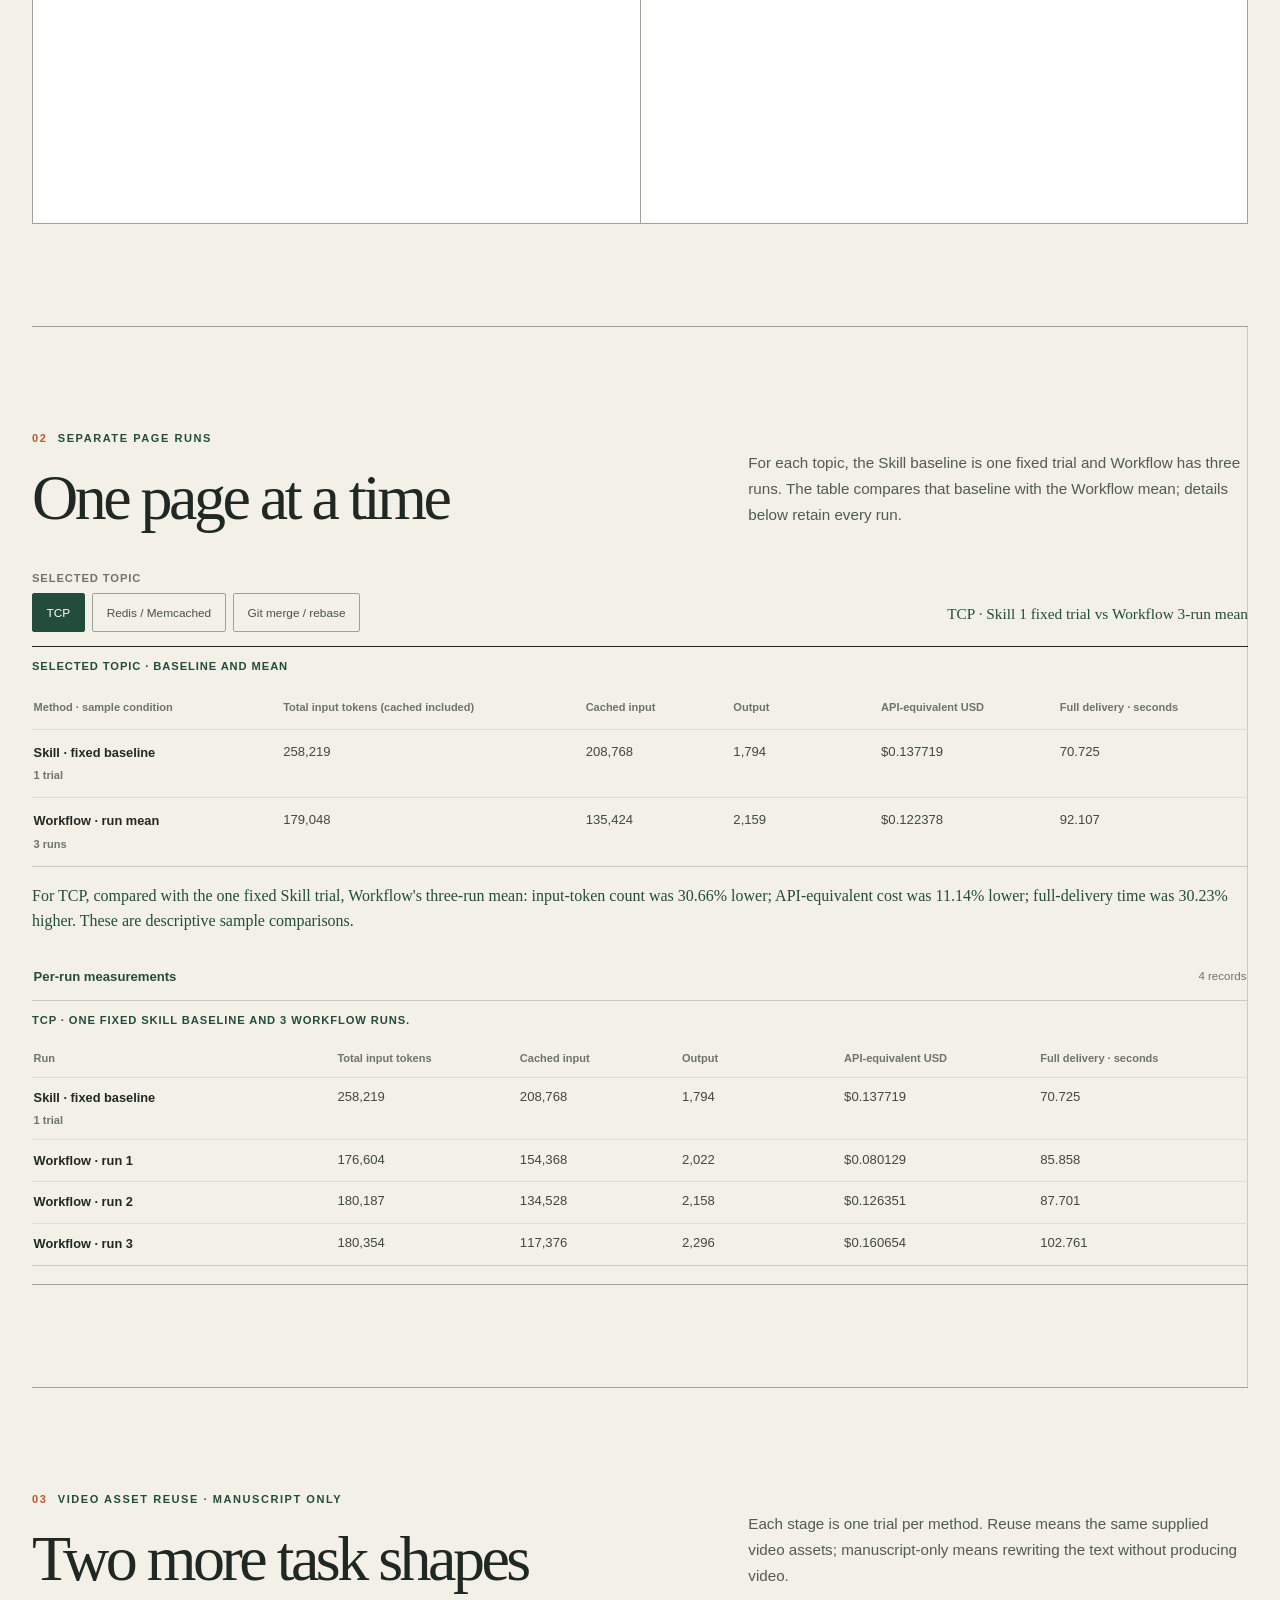
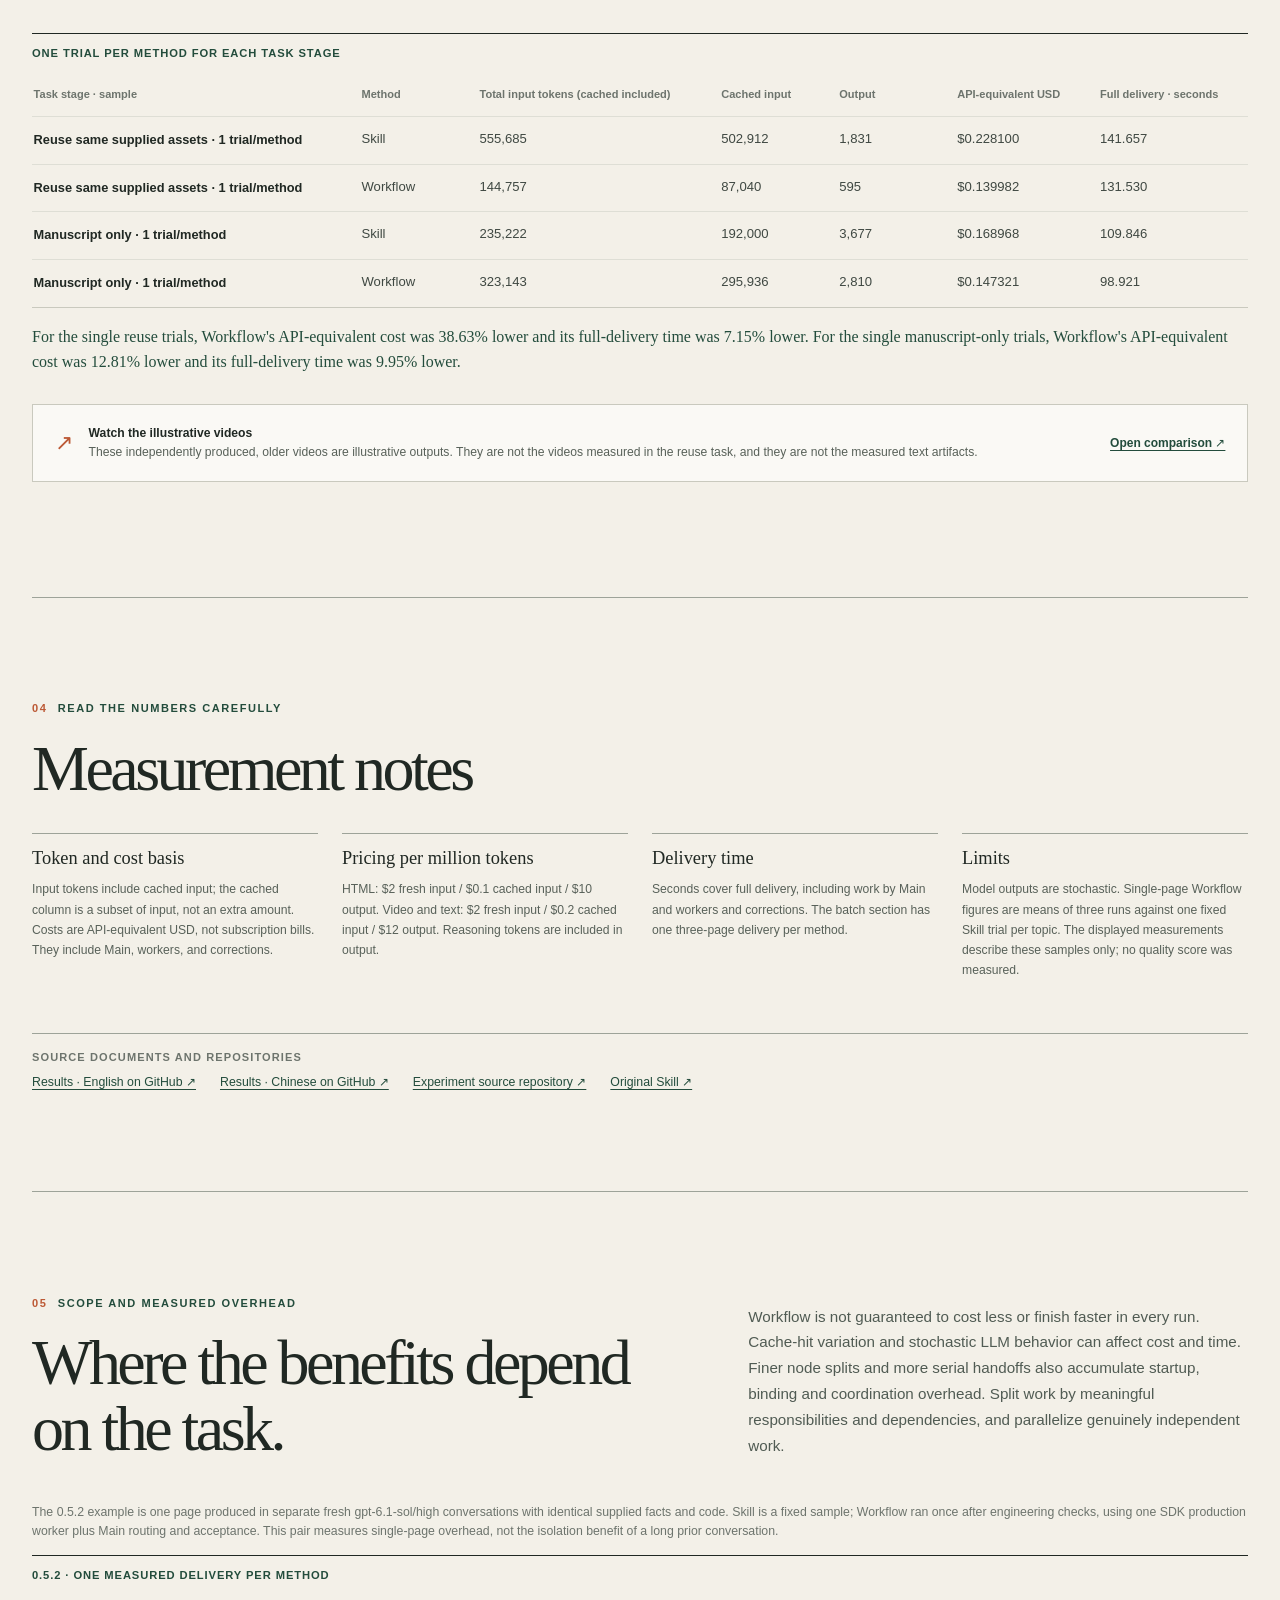
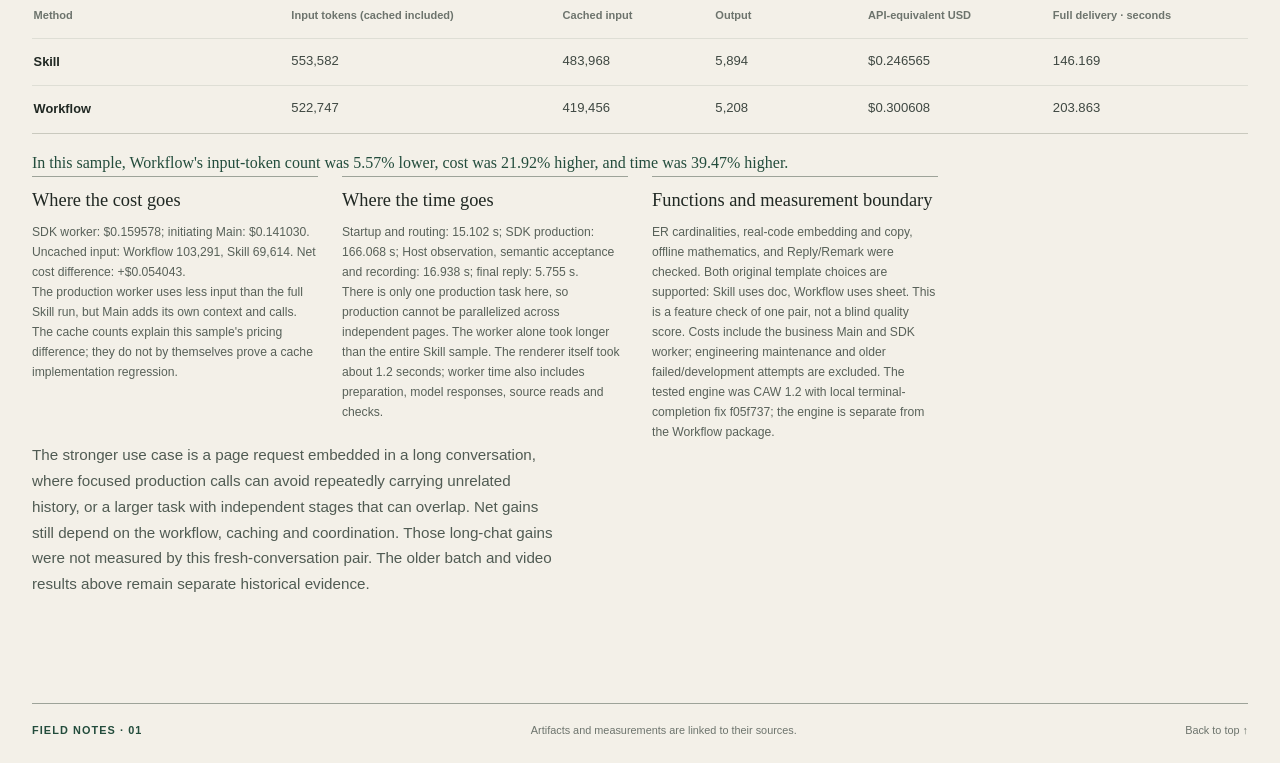
==== commit b516f5b2: "docs: lead gallery with use cases and move limitations to the end" ====
--- a/workflow_explanations/gallery/index.html
+++ b/workflow_explanations/gallery/index.html
@@ -17,11 +17,12 @@
       <span>FIELD NOTES <span class="wordmark-dot">·</span> 01</span>
     </a>
     <nav class="primary-nav" aria-label="Primary navigation">
-      <a href="#latest" data-en="0.5.2 trial" data-zh="0.5.2 实测">0.5.2 trial</a>
+      <a href="#latest" data-en="0.5.2 features" data-zh="0.5.2 功能">0.5.2 features</a>
       <a href="#batch" data-en="Batch" data-zh="批量">Batch</a>
       <a href="#single" data-en="Single page" data-zh="单页">Single page</a>
       <a href="#video" data-en="Video & text" data-zh="视频与文本">Video &amp; text</a>
       <a href="#method" data-en="Method" data-zh="统计口径">Method</a>
+      <a href="#limitations" data-en="Limitations" data-zh="局限性">Limitations</a>
     </nav>
     <button class="language-toggle" id="language-toggle" type="button" aria-label="Switch language to Chinese">
       <span data-en="中文" data-zh="English">中文</span>
@@ -47,44 +48,19 @@
     <section class="section" id="latest" aria-labelledby="latest-title">
       <div class="section-heading">
         <div>
-          <p class="eyebrow"><span class="section-number">0.5.2</span><span data-en="2026-10-14 · one page in fresh conversations" data-zh="2026-10-14 · 新会话制作单页">2026-10-14 · one page in fresh conversations</span></p>
-          <h2 id="latest-title" data-en="Less input. Higher cost and time." data-zh="输入更少，成本与耗时更高。">Less input. Higher cost and time.</h2>
-        </div>
-        <p class="section-intro" data-en="Both methods used gpt-6.1-sol/high, upstream 0.5.2 and identical supplied facts and code. The Skill sample is fixed; Workflow ran once after engineering checks. Its route uses one SDK Main worker to produce the page, with the initiating Main selecting the route and accepting the result." data-zh="双方使用 gpt-6.1-sol/high、上游 0.5.2，以及相同的事实和源码输入。Skill 使用固定样本；Workflow 完成工程预检后运行一次。本路线只有一个 SDK Main worker 制作网页，发起任务的 Main 选择路线并验收。">Both methods used gpt-6.1-sol/high, upstream 0.5.2 and identical supplied facts and code. The Skill sample is fixed; Workflow ran once after engineering checks. Its route uses one SDK Main worker to produce the page, with the initiating Main selecting the route and accepting the result.</p>
-      </div>
-      <div class="table-wrap">
-        <table class="metrics-table">
-          <caption data-en="0.5.2 · one measured delivery per method" data-zh="0.5.2 · 每种方法各一次测量交付">0.5.2 · one measured delivery per method</caption>
-          <thead><tr>
-            <th scope="col" data-en="Method" data-zh="方法">Method</th>
-            <th scope="col" data-en="Input tokens (cached included)" data-zh="输入 token（含缓存）">Input tokens (cached included)</th>
-            <th scope="col" data-en="Cached input" data-zh="缓存输入">Cached input</th>
-            <th scope="col" data-en="Output" data-zh="输出">Output</th>
-            <th scope="col" data-en="API-equivalent USD" data-zh="API 等价美元">API-equivalent USD</th>
-            <th scope="col" data-en="Full delivery · seconds" data-zh="完整交付 · 秒">Full delivery · seconds</th>
-          </tr></thead>
-          <tbody id="latest-rows"><tr><td colspan="6" data-en="Loading measurements…" data-zh="正在读取测量数据…">Loading measurements…</td></tr></tbody>
-        </table>
-      </div>
-      <p class="delta-note" id="latest-delta" aria-live="polite"></p>
+          <p class="eyebrow"><span class="section-number">0.5.2</span><span data-en="Interactive explanation pages" data-zh="可交互的讲解网页">Interactive explanation pages</span></p>
+          <h2 id="latest-title" data-en="Diagrams, real code and formulas." data-zh="把图解、源码与公式放进一页。">Diagrams, real code and formulas.</h2>
+        </div>
+        <p class="section-intro" data-en="Upstream 0.5.2 brings ER diagrams, real source-code components, offline mathematics and Reply/Remark feedback to the reusable Workflow. Explore the original Skill and Workflow outputs below, then see measurements and limits at the end of the page." data-zh="上游 0.5.2 的 ER 图、真实源码组件、离线数学公式和 Reply/Remark 反馈已继承到可复用的 Workflow。下方可以查看 Skill 与 Workflow 的原样产物，具体测量与局限性放在页末。">Upstream 0.5.2 brings ER diagrams, real source-code components, offline mathematics and Reply/Remark feedback to the reusable Workflow. Explore the original Skill and Workflow outputs below, then see measurements and limits at the end of the page.</p>
+      </div>
       <div class="method-grid">
         <article>
-          <h3 data-en="Where the cost goes" data-zh="成本花在哪里">Where the cost goes</h3>
-          <p id="latest-cost"></p>
-          <p data-en="The production worker uses less input than the full Skill run, but Main adds its own context and calls. The cache counts explain this sample's pricing difference; they do not by themselves prove a cache implementation regression." data-zh="制作 worker 的输入少于 Skill 全程，但还需加回 Main 自己的上下文和调用。缓存计数能够解释本样本的计价差额，不能单独证明缓存机制发生回归。">The production worker uses less input than the full Skill run, but Main adds its own context and calls. The cache counts explain this sample's pricing difference; they do not by themselves prove a cache implementation regression.</p>
-        </article>
-        <article>
-          <h3 data-en="Where the time goes" data-zh="时间花在哪里">Where the time goes</h3>
-          <p id="latest-time"></p>
-          <p data-en="There is only one production task here, so production cannot be parallelized across independent pages. The worker alone took longer than the entire Skill sample. The renderer itself took about 1.2 seconds; worker time also includes preparation, model responses, source reads and checks." data-zh="本次只有一个制作任务，没有独立网页之间的并行空间。worker 本身已比 Skill 全程更慢。渲染命令本身约 1.2 秒；worker 时间还包含准备、模型响应、读取源码与检查。">There is only one production task here, so production cannot be parallelized across independent pages. The worker alone took longer than the entire Skill sample. The renderer itself took about 1.2 seconds; worker time also includes preparation, model responses, source reads and checks.</p>
-        </article>
-        <article>
-          <h3 data-en="The long-chat use case was not measured" data-zh="本次未测量长聊天场景">The long-chat use case was not measured</h3>
-          <p data-en="A stronger reason for context isolation is requesting a page during an already long conversation. With a focused task brief, the production worker can omit unrelated chat history from its repeated production calls. Main still carries its own conversation. These fresh-conversation trials do not measure that benefit, and no savings percentage is claimed for it." data-zh="隔离更有价值的场景是在已经很长的聊天中提出网页请求。传入聚焦的任务材料后，制作 worker 的多次调用可以不携带无关聊天历史；Main 仍保留自己的会话上下文。本轮双方均从新会话开始，未测量这一收益，也不宣称其节省比例。">A stronger reason for context isolation is requesting a page during an already long conversation. With a focused task brief, the production worker can omit unrelated chat history from its repeated production calls. Main still carries its own conversation. These fresh-conversation trials do not measure that benefit, and no savings percentage is claimed for it.</p>
-        </article>
-        <article>
-          <h3 data-en="Functions and measurement boundary" data-zh="功能与测量边界">Functions and measurement boundary</h3>
-          <p data-en="ER cardinalities, real-code embedding and copy, offline mathematics, and Reply/Remark were checked. Both original template choices are supported: Skill uses doc, Workflow uses sheet. This is a feature check of one pair, not a blind quality score. Costs include the business Main and SDK worker; engineering maintenance and older failed/development attempts are excluded. The tested engine was CAW 1.2 with local terminal-completion fix f05f737; the engine is separate from the Workflow package." data-zh="已核验 ER 基数、真实代码嵌入与复制、离线数学公式、Reply/Remark。Skill 使用 doc，Workflow 使用 sheet，两者均为原工具支持的模板。这是一个样本对的功能检查，不是盲评质量分数。成本包含业务 Main 和 SDK worker，排除工程维护及较早的失败／开发尝试。本轮引擎为 CAW 1.2 加本地终态完成返回修复 f05f737；引擎与 Workflow 包分别维护。">ER cardinalities, real-code embedding and copy, offline mathematics, and Reply/Remark were checked. Both original template choices are supported: Skill uses doc, Workflow uses sheet. This is a feature check of one pair, not a blind quality score. Costs include the business Main and SDK worker; engineering maintenance and older failed/development attempts are excluded. The tested engine was CAW 1.2 with local terminal-completion fix f05f737; the engine is separate from the Workflow package.</p>
+          <h3 data-en="A focused task inside a long chat" data-zh="在长聊天中，交出一个聚焦的制作任务">A focused task inside a long chat</h3>
+          <p data-en="When a long conversation reaches a page-making request, Main can pass relevant facts, requirements and assets to an isolated production worker. Its repeated production calls can omit unrelated history. Main keeps the conversation and accepts the result. Independent pages or production stages can also be scheduled in parallel when their dependencies allow it." data-zh="在很长的聊天中提出网页请求时，Main 可以把相关事实、要求与资产交给隔离的制作 worker；制作过程中的多次调用可以不携带无关历史。Main 保留会话并验收结果。多个独立网页或制作阶段，还可以按实际依赖安排并行。">When a long conversation reaches a page-making request, Main can pass relevant facts, requirements and assets to an isolated production worker. Its repeated production calls can omit unrelated history. Main keeps the conversation and accepts the result. Independent pages or production stages can also be scheduled in parallel when their dependencies allow it.</p>
+        </article>
+        <article>
+          <h3 data-en="Inspect the delivered functions" data-zh="直接查看交付功能">Inspect the delivered functions</h3>
+          <p data-en="Both pages explain a Workflow Run through ER relationships, embedded real code and offline cost formulas. Source copying and Reply/Remark were checked in the browser. Skill uses the original doc template and Workflow uses sheet. Open either full page to inspect its layout and feedback controls." data-zh="两份页面都用 ER 关系、真实源码和离线成本公式讲解一次 Workflow Run，源码复制与 Reply/Remark 已在浏览器核验。Skill 使用原有 doc 模板，Workflow 使用 sheet；打开完整页面可查看布局并使用反馈控件。">Both pages explain a Workflow Run through ER relationships, embedded real code and offline cost formulas. Source copying and Reply/Remark were checked in the browser. Skill uses the original doc template and Workflow uses sheet. Open either full page to inspect its layout and feedback controls.</p>
         </article>
       </div>
       <div class="preview-grid">
@@ -97,7 +73,7 @@
           <iframe src="../examples/html/run-052-workflow.html" title="Workflow 0.5.2 Run explainer" sandbox="allow-scripts" loading="lazy"></iframe>
         </article>
       </div>
-      <p class="sample-note" data-en="Original delivered HTML files are copied unchanged. The following batch, single-topic and video records are older experiments; their results are not attributed to this updated 0.5.2 package." data-zh="交付 HTML 按原样复制。下方批量、单主题与视频数据属于历史实验，不将其结果归属于当前更新后的 0.5.2 包。">Original delivered HTML files are copied unchanged. The following batch, single-topic and video records are older experiments; their results are not attributed to this updated 0.5.2 package.</p>
+      <p class="sample-note"><a href="#limitations" data-en="See the single-page measurements and limitations ↓" data-zh="查看页末的单页测量与局限性 ↓">See the single-page measurements and limitations ↓</a></p>
     </section>
 
     <section class="section batch-section" id="batch" aria-labelledby="batch-title">
@@ -291,6 +267,48 @@
         <a href="https://github.com/QingYunA/answer-me-with-html" target="_blank" rel="noopener" data-en="Original Skill ↗" data-zh="原始 Skill ↗">Original Skill ↗</a>
       </div>
     </section>
+    <section class="section method-section" id="limitations" aria-labelledby="limitations-title">
+      <div class="section-heading">
+        <div>
+          <p class="eyebrow"><span class="section-number">05</span><span data-en="Scope and measured overhead" data-zh="适用场景与实测开销">Scope and measured overhead</span></p>
+          <h2 id="limitations-title" data-en="Where the benefits depend on the task." data-zh="适用范围与局限性。">Where the benefits depend on the task.</h2>
+        </div>
+        <p class="section-intro" data-en="Workflow is not guaranteed to cost less or finish faster in every run. Cache-hit variation and stochastic LLM behavior can affect cost and time. Finer node splits and more serial handoffs also accumulate startup, binding and coordination overhead. Split work by meaningful responsibilities and dependencies, and parallelize genuinely independent work." data-zh="Workflow 不保证每次都更省或更快。缓存命中差异、LLM 输出的随机性可能影响成本与耗时；节点拆得越细、串行交接越多，启动、绑定与协调等固定开销也越容易累积。节点应按实际职责与依赖划分，并行用于真正独立的工作。">Workflow is not guaranteed to cost less or finish faster in every run. Cache-hit variation and stochastic LLM behavior can affect cost and time. Finer node splits and more serial handoffs also accumulate startup, binding and coordination overhead. Split work by meaningful responsibilities and dependencies, and parallelize genuinely independent work.</p>
+      </div>
+      <p class="sample-note" data-en="The 0.5.2 example is one page produced in separate fresh gpt-6.1-sol/high conversations with identical supplied facts and code. Skill is a fixed sample; Workflow ran once after engineering checks, using one SDK production worker plus Main routing and acceptance. This pair measures single-page overhead, not the isolation benefit of a long prior conversation." data-zh="0.5.2 示例是在独立的新会话中制作一页，双方均为 gpt-6.1-sol/high，事实与源码输入相同。Skill 为固定样本；Workflow 在工程预检后运行一次，由一个 SDK worker 制作，Main 选择路线并验收。这对样本测量单页基础开销，没有测量长聊天历史中的隔离收益。">The 0.5.2 example is one page produced in separate fresh gpt-6.1-sol/high conversations with identical supplied facts and code. Skill is a fixed sample; Workflow ran once after engineering checks, using one SDK production worker plus Main routing and acceptance. This pair measures single-page overhead, not the isolation benefit of a long prior conversation.</p>
+      <div class="table-wrap">
+        <table class="metrics-table">
+          <caption data-en="0.5.2 · one measured delivery per method" data-zh="0.5.2 · 每种方法各一次测量交付">0.5.2 · one measured delivery per method</caption>
+          <thead><tr>
+            <th scope="col" data-en="Method" data-zh="方法">Method</th>
+            <th scope="col" data-en="Input tokens (cached included)" data-zh="输入 token（含缓存）">Input tokens (cached included)</th>
+            <th scope="col" data-en="Cached input" data-zh="缓存输入">Cached input</th>
+            <th scope="col" data-en="Output" data-zh="输出">Output</th>
+            <th scope="col" data-en="API-equivalent USD" data-zh="API 等价美元">API-equivalent USD</th>
+            <th scope="col" data-en="Full delivery · seconds" data-zh="完整交付 · 秒">Full delivery · seconds</th>
+          </tr></thead>
+          <tbody id="latest-rows"><tr><td colspan="6" data-en="Loading measurements…" data-zh="正在读取测量数据…">Loading measurements…</td></tr></tbody>
+        </table>
+      </div>
+      <p class="delta-note" id="latest-delta" aria-live="polite"></p>
+      <div class="method-grid">
+        <article>
+          <h3 data-en="Where the cost goes" data-zh="成本花在哪里">Where the cost goes</h3>
+          <p id="latest-cost"></p>
+          <p data-en="The production worker uses less input than the full Skill run, but Main adds its own context and calls. The cache counts explain this sample's pricing difference; they do not by themselves prove a cache implementation regression." data-zh="制作 worker 的输入少于 Skill 全程，但还需加回 Main 自己的上下文和调用。缓存计数能够解释本样本的计价差额，不能单独证明缓存机制发生回归。">The production worker uses less input than the full Skill run, but Main adds its own context and calls. The cache counts explain this sample's pricing difference; they do not by themselves prove a cache implementation regression.</p>
+        </article>
+        <article>
+          <h3 data-en="Where the time goes" data-zh="时间花在哪里">Where the time goes</h3>
+          <p id="latest-time"></p>
+          <p data-en="There is only one production task here, so production cannot be parallelized across independent pages. The worker alone took longer than the entire Skill sample. The renderer itself took about 1.2 seconds; worker time also includes preparation, model responses, source reads and checks." data-zh="本次只有一个制作任务，没有独立网页之间的并行空间。worker 本身已比 Skill 全程更慢。渲染命令本身约 1.2 秒；worker 时间还包含准备、模型响应、读取源码与检查。">There is only one production task here, so production cannot be parallelized across independent pages. The worker alone took longer than the entire Skill sample. The renderer itself took about 1.2 seconds; worker time also includes preparation, model responses, source reads and checks.</p>
+        </article>
+        <article>
+          <h3 data-en="Functions and measurement boundary" data-zh="功能与测量边界">Functions and measurement boundary</h3>
+          <p data-en="ER cardinalities, real-code embedding and copy, offline mathematics, and Reply/Remark were checked. Both original template choices are supported: Skill uses doc, Workflow uses sheet. This is a feature check of one pair, not a blind quality score. Costs include the business Main and SDK worker; engineering maintenance and older failed/development attempts are excluded. The tested engine was CAW 1.2 with local terminal-completion fix f05f737; the engine is separate from the Workflow package." data-zh="已核验 ER 基数、真实代码嵌入与复制、离线数学公式、Reply/Remark。Skill 使用 doc，Workflow 使用 sheet，两者均为原工具支持的模板。这是一个样本对的功能检查，不是盲评质量分数。成本包含业务 Main 和 SDK worker，排除工程维护及较早的失败／开发尝试。本轮引擎为 CAW 1.2 加本地终态完成返回修复 f05f737；引擎与 Workflow 包分别维护。">ER cardinalities, real-code embedding and copy, offline mathematics, and Reply/Remark were checked. Both original template choices are supported: Skill uses doc, Workflow uses sheet. This is a feature check of one pair, not a blind quality score. Costs include the business Main and SDK worker; engineering maintenance and older failed/development attempts are excluded. The tested engine was CAW 1.2 with local terminal-completion fix f05f737; the engine is separate from the Workflow package.</p>
+        </article>
+      </div>
+      <p class="section-intro" data-en="The stronger use case is a page request embedded in a long conversation, where focused production calls can avoid repeatedly carrying unrelated history, or a larger task with independent stages that can overlap. Net gains still depend on the workflow, caching and coordination. Those long-chat gains were not measured by this fresh-conversation pair. The older batch and video results above remain separate historical evidence." data-zh="不过，更值得发挥隔离价值的场景，是在长聊天中提出网页请求，让制作调用避免反复携带无关历史；更复杂任务中真正独立的阶段，也有并行缩短等待的空间。实际净收益仍取决于工作流、缓存与交接安排。这轮新会话对照没有测量长聊天收益；上方批量与视频数据仍是分别标注的历史证据。">The stronger use case is a page request embedded in a long conversation, where focused production calls can avoid repeatedly carrying unrelated history, or a larger task with independent stages that can overlap. Net gains still depend on the workflow, caching and coordination. Those long-chat gains were not measured by this fresh-conversation pair. The older batch and video results above remain separate historical evidence.</p>
+    </section>
   </main>
   <footer class="site-footer">
     <span>FIELD NOTES · 01</span>
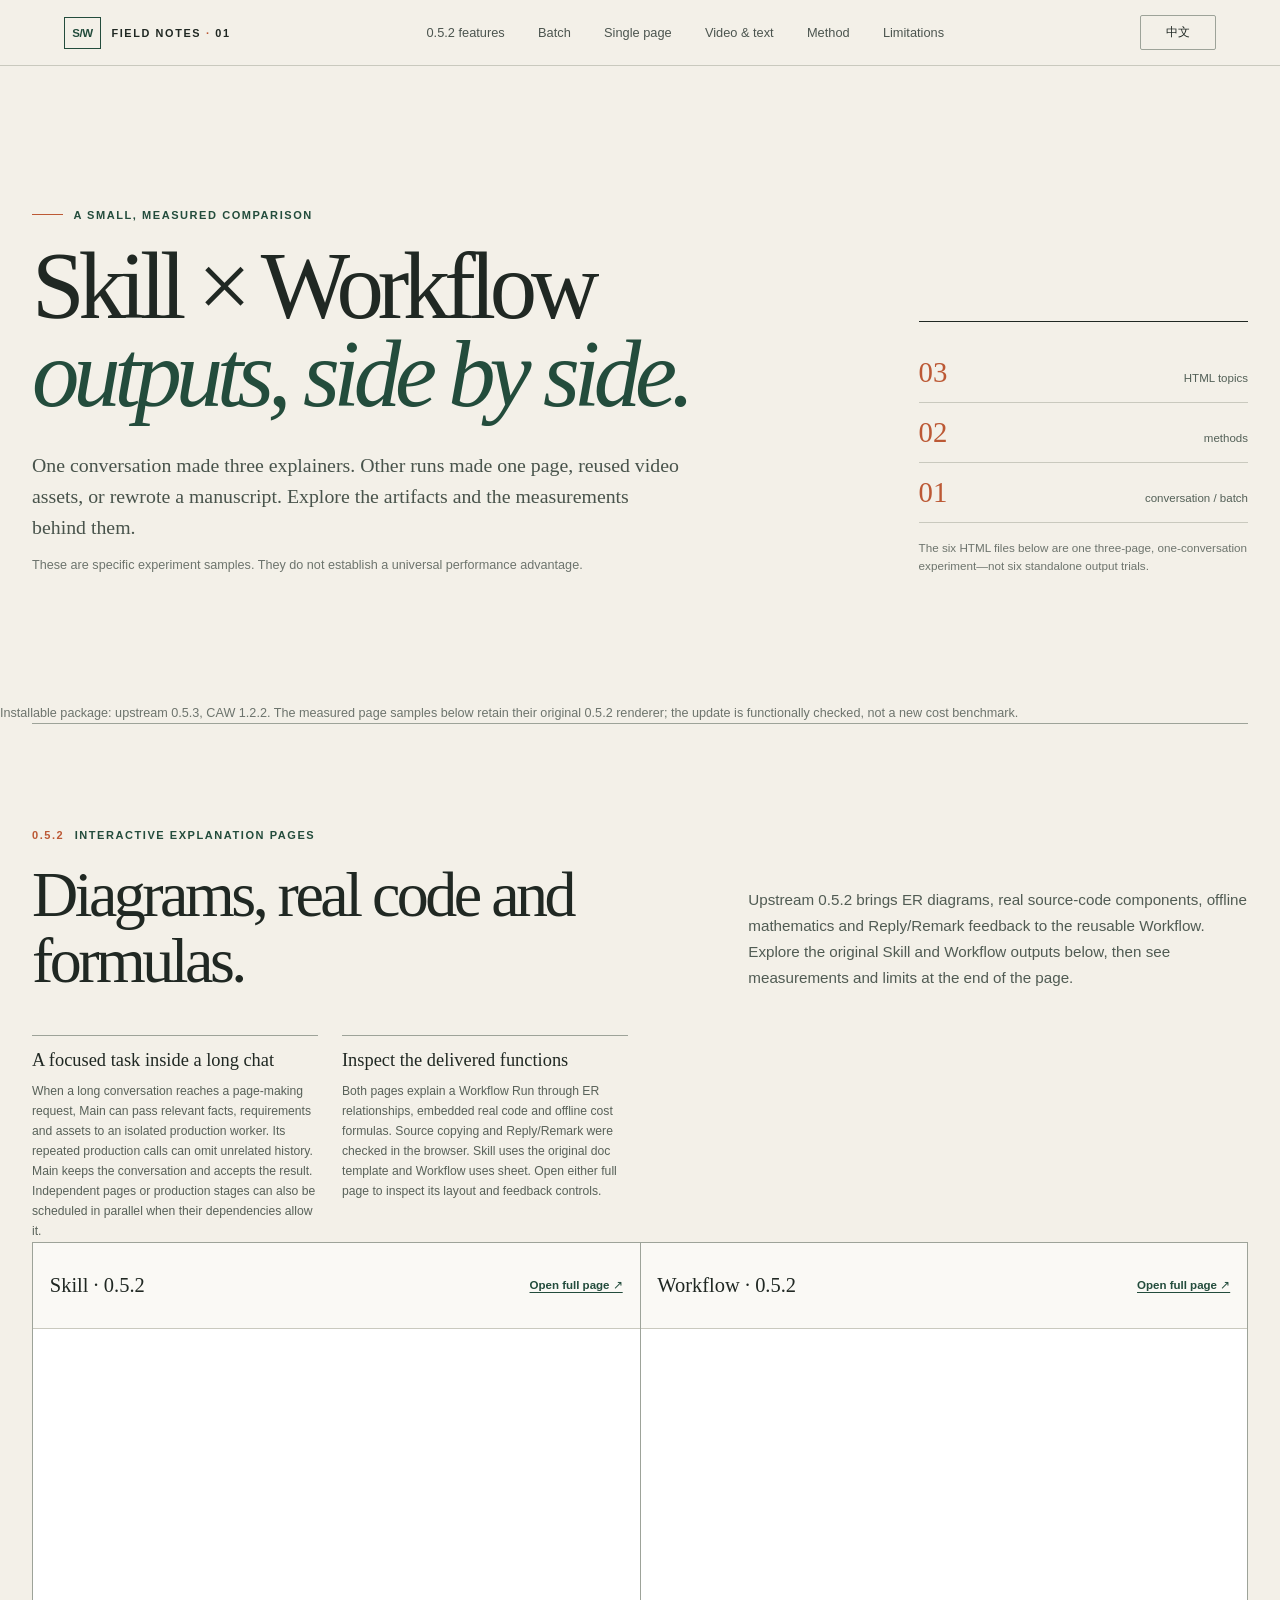
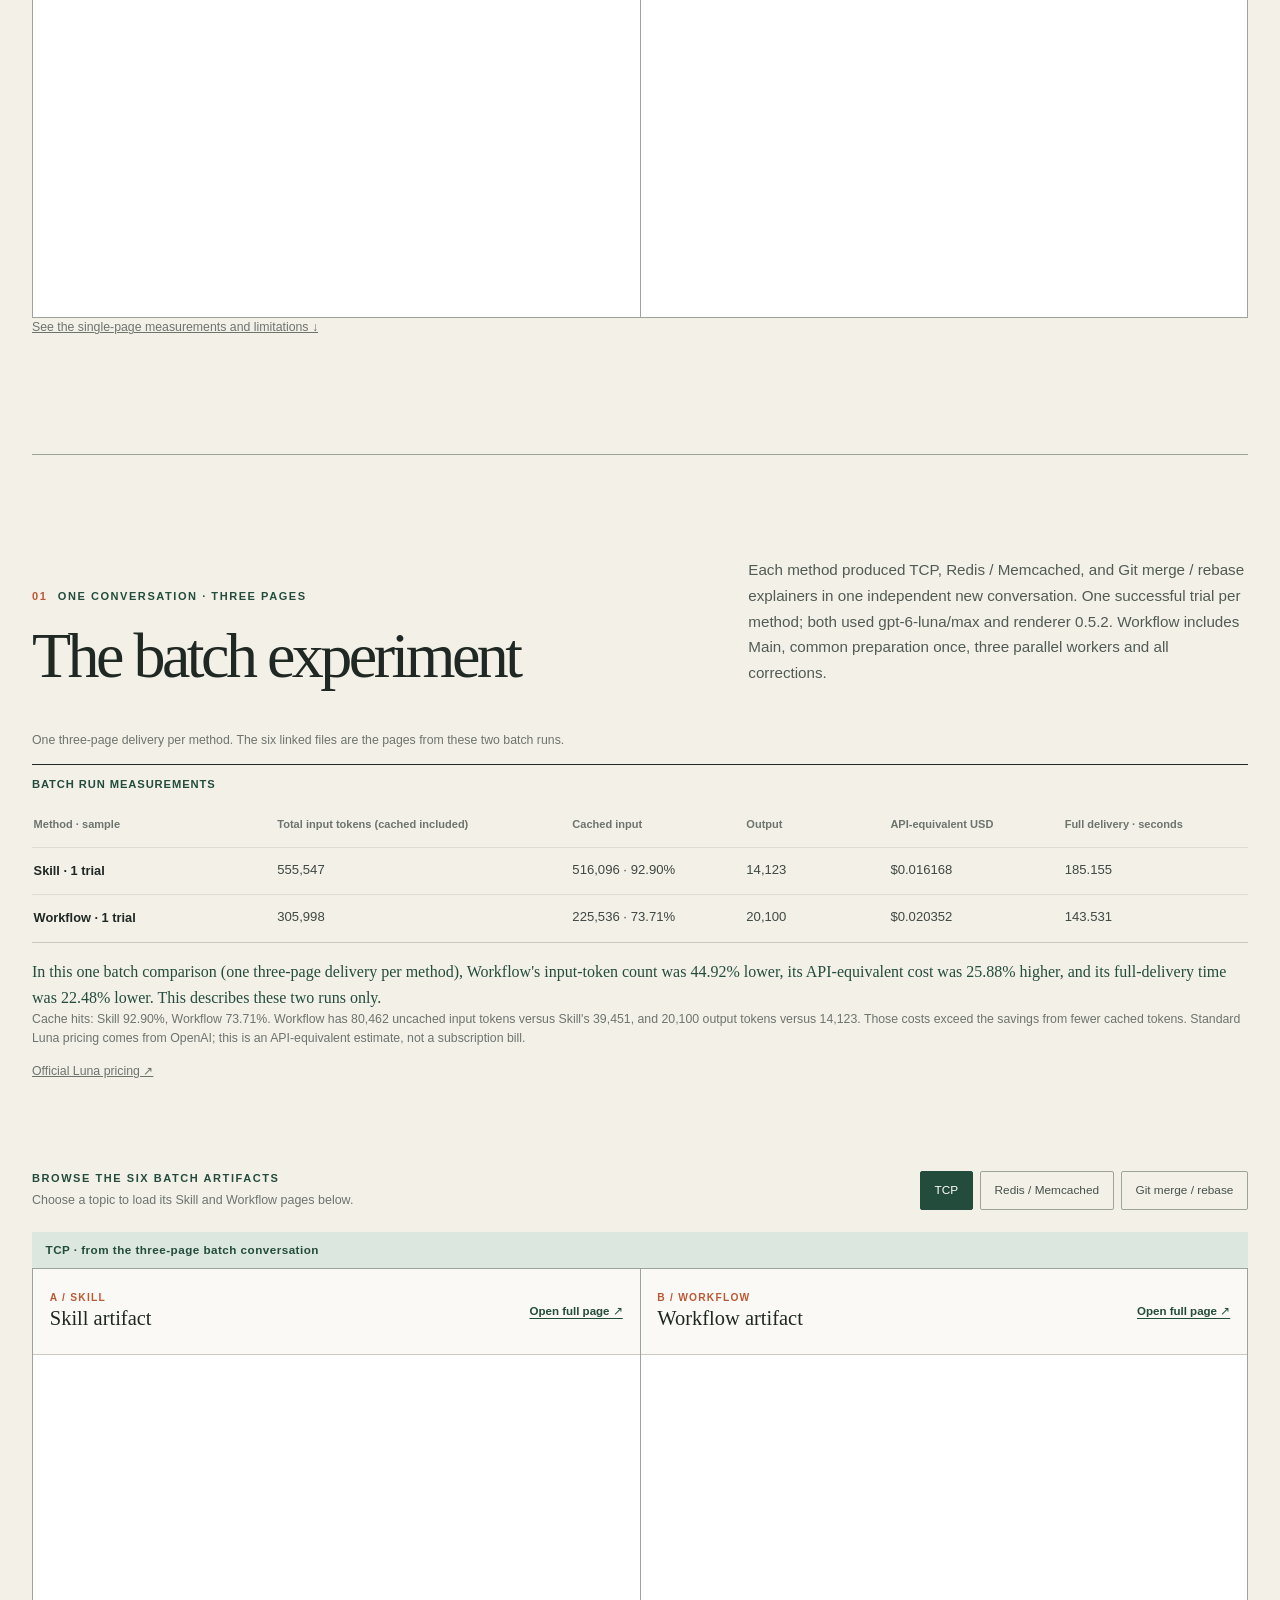
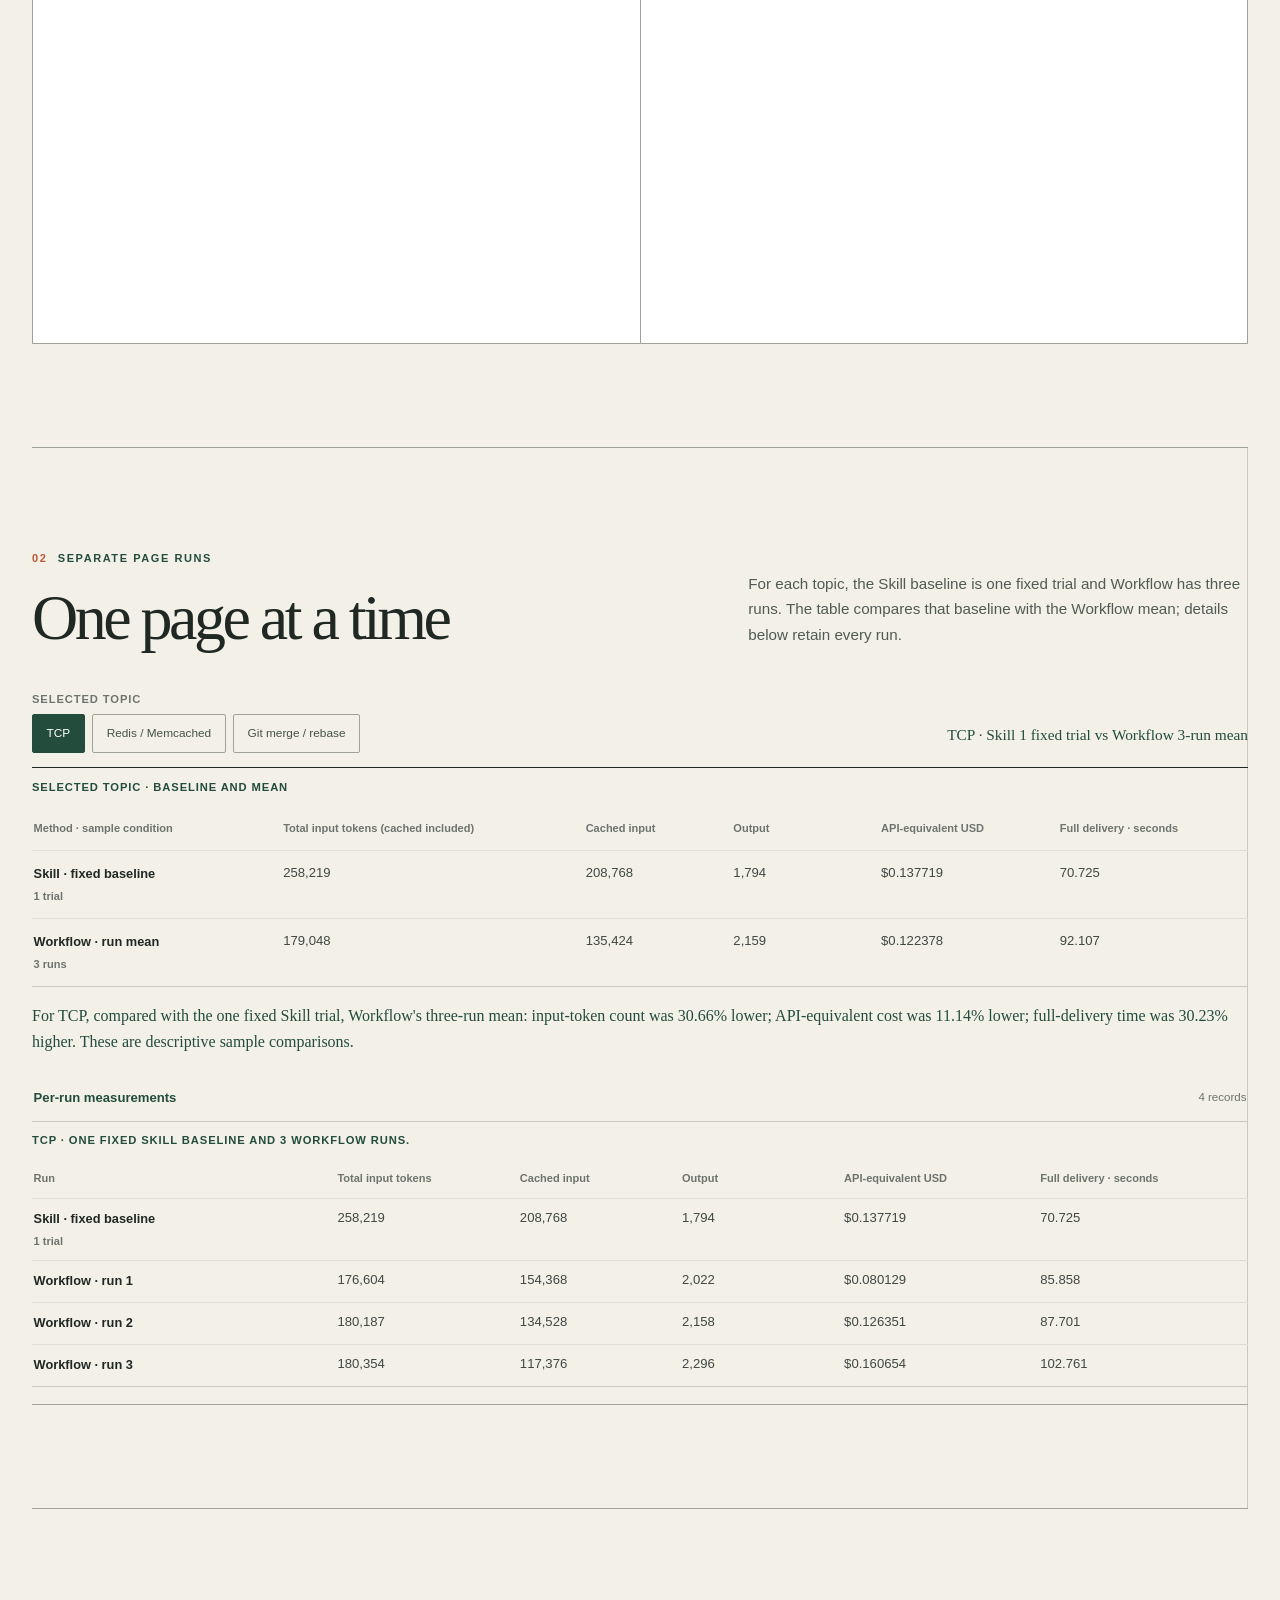
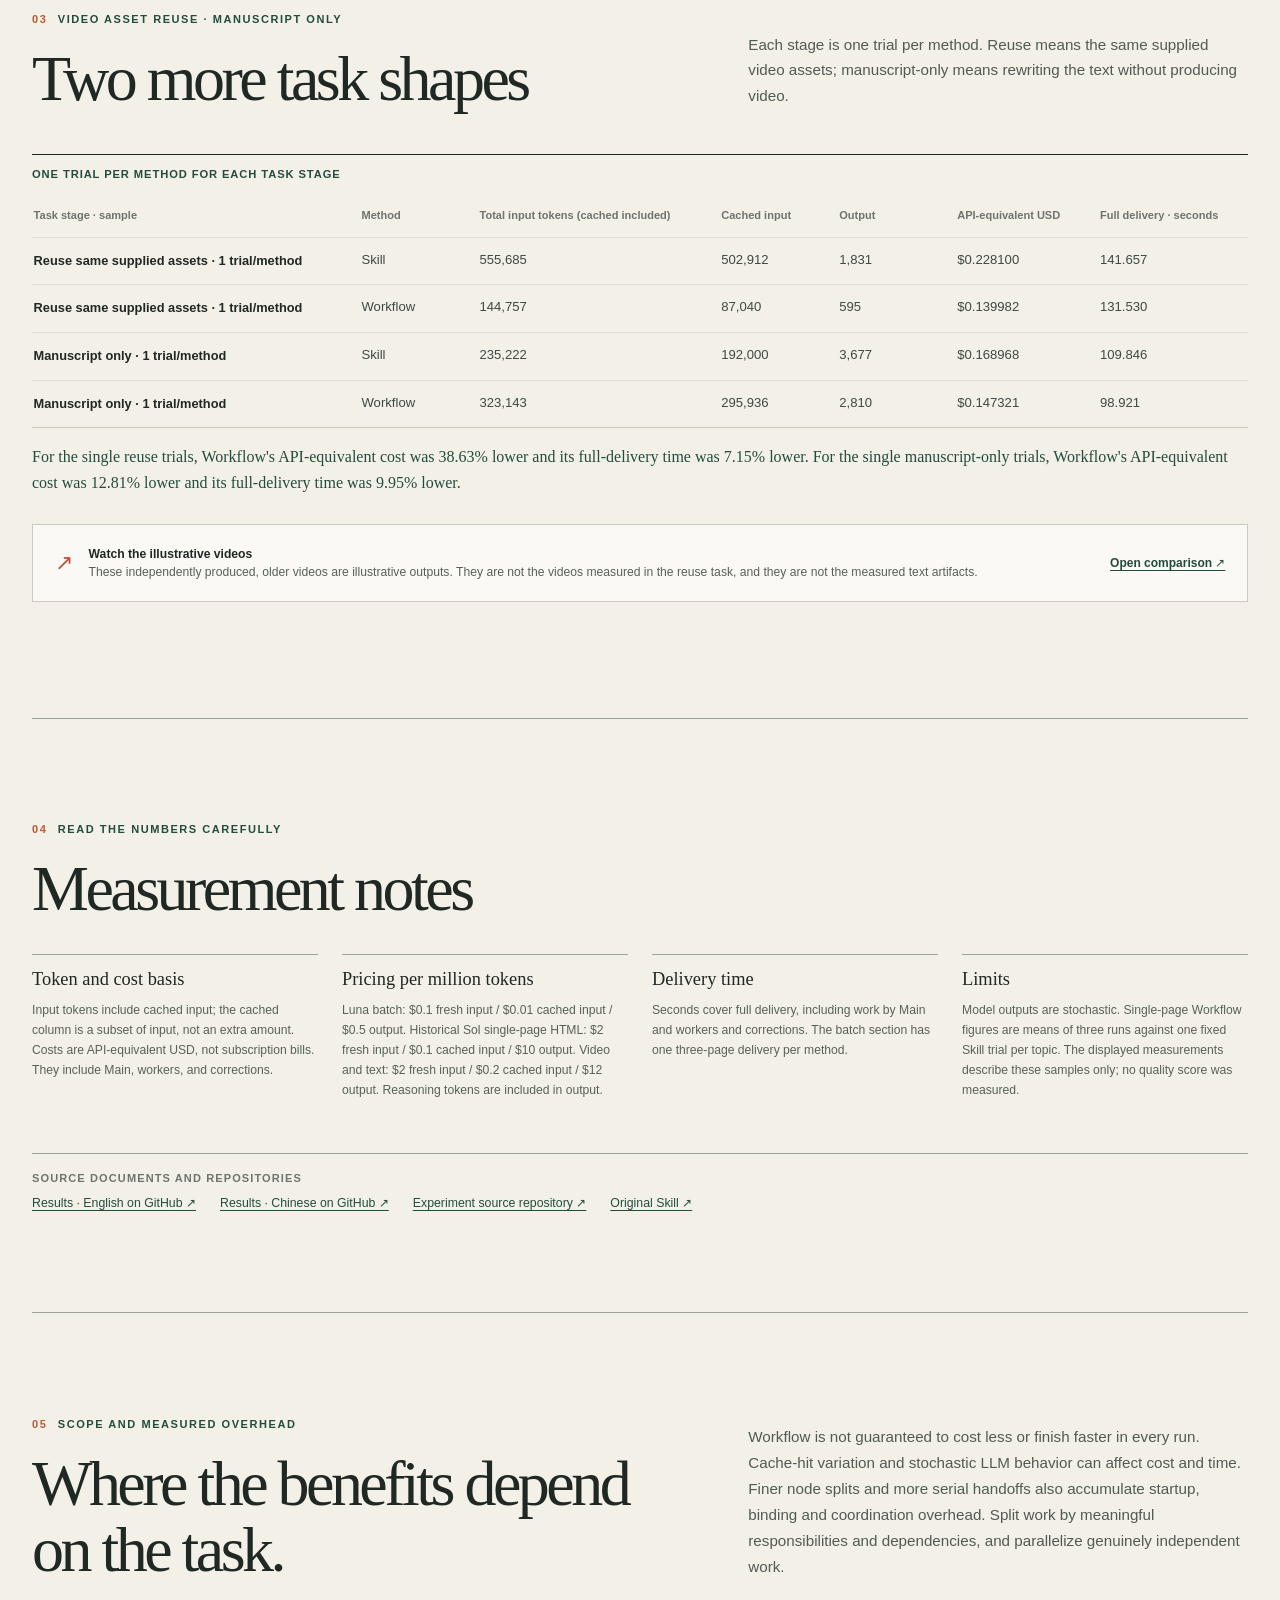
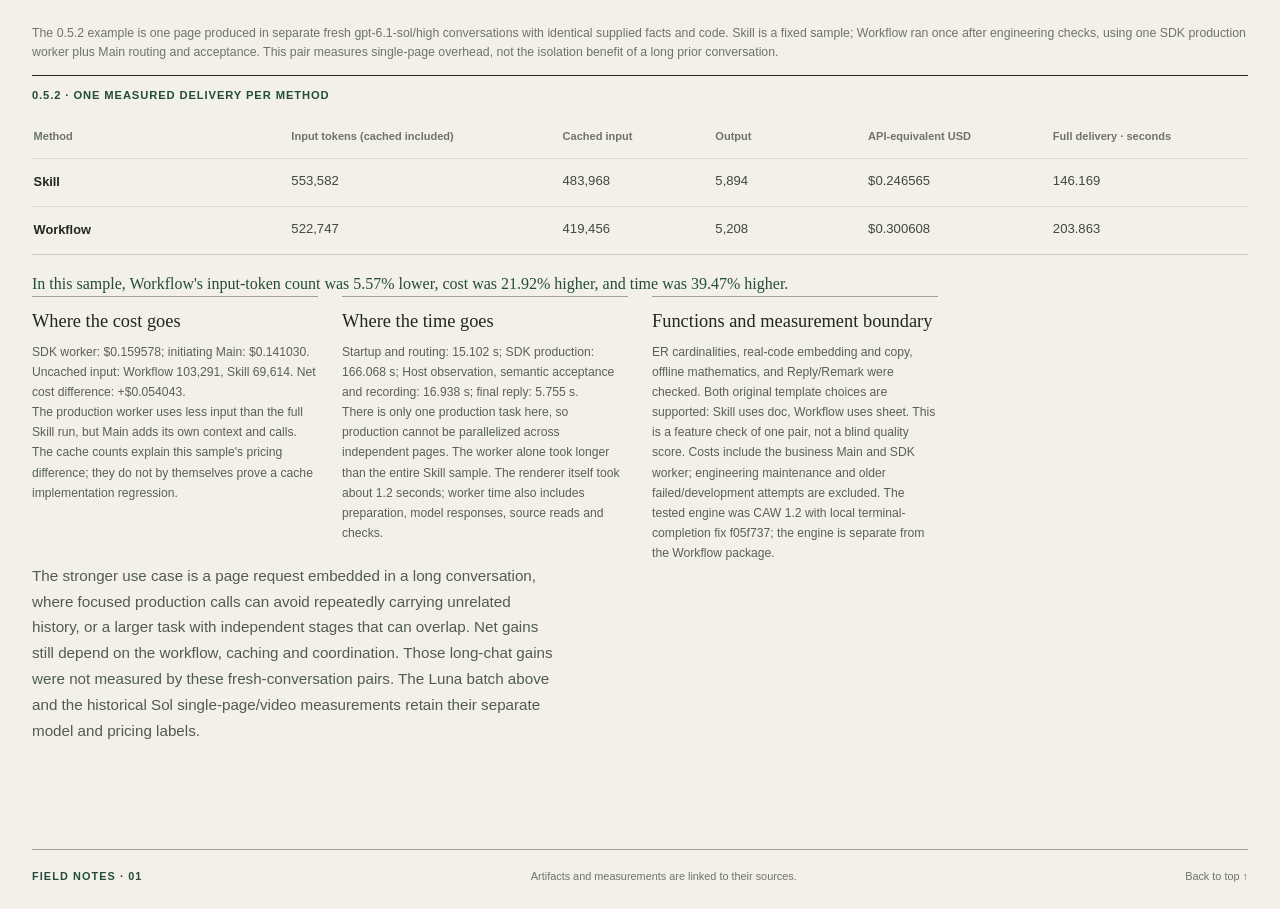
==== commit a343559f: "update: inherit HTML 0.5.3 and publish Luna comparison" ====
--- a/workflow_explanations/gallery/index.html
+++ b/workflow_explanations/gallery/index.html
@@ -45,6 +45,8 @@
       </div>
     </section>
 
+    <p class="hero-caveat" data-en="Installable package: upstream 0.5.3, CAW 1.2.2. The measured page samples below retain their original 0.5.2 renderer; the update is functionally checked, not a new cost benchmark." data-zh="可安装包已更新至上游 0.5.3，配套 CAW 1.2.2。下方网页实测仍使用原来的 0.5.2 渲染器；此次更新通过功能检查，没有冒充新的成本实验。">Installable package: upstream 0.5.3, CAW 1.2.2. The measured page samples below retain their original 0.5.2 renderer; the update is functionally checked, not a new cost benchmark.</p>
+
     <section class="section" id="latest" aria-labelledby="latest-title">
       <div class="section-heading">
         <div>
@@ -82,7 +84,7 @@
           <p class="eyebrow"><span class="section-number">01</span><span data-en="One conversation · three pages" data-zh="一次对话 · 三个页面">One conversation · three pages</span></p>
           <h2 id="batch-title" data-en="The batch experiment" data-zh="批量实验">The batch experiment</h2>
         </div>
-        <p class="section-intro" data-en="Each method produced TCP, Redis / Memcached, and Git merge / rebase explainers in one conversation. One trial per method; both used gpt-6.1-sol/high and renderer 0.4.7." data-zh="两种方法分别在一次对话中制作 TCP、Redis / Memcached、Git merge / rebase 三份讲解页。每种方法各运行一次；均使用 gpt-6.1-sol/high 与渲染器 0.4.7。">Each method produced TCP, Redis / Memcached, and Git merge / rebase explainers in one conversation. One trial per method; both used gpt-6.1-sol/high and renderer 0.4.7.</p>
+        <p class="section-intro" data-en="Each method produced TCP, Redis / Memcached, and Git merge / rebase explainers in one independent new conversation. One successful trial per method; both used gpt-6-luna/max and renderer 0.5.2. Workflow includes Main, common preparation once, three parallel workers and all corrections." data-zh="两种方法各在一个独立新对话中制作 TCP、Redis / Memcached、Git merge / rebase 三份讲解页。每种方法各一次成功运行，均使用 gpt-6-luna/max 与渲染器 0.5.2。Workflow 计入 Main、一次共同前置、三路并行 worker 与全部修正。">Each method produced TCP, Redis / Memcached, and Git merge / rebase explainers in one independent new conversation. One successful trial per method; both used gpt-6-luna/max and renderer 0.5.2. Workflow includes Main, common preparation once, three parallel workers and all corrections.</p>
       </div>
 
       <p class="sample-note" data-en="One three-page delivery per method. The six linked files are the pages from these two batch runs." data-zh="每种方法各交付一组三页。六个链接对应这两次批量运行产出的页面。">One three-page delivery per method. The six linked files are the pages from these two batch runs.</p>
@@ -105,6 +107,8 @@
         </table>
       </div>
       <p class="delta-note" id="batch-delta" aria-live="polite"></p>
+      <p class="sample-note" data-en="Cache hits: Skill 92.90%, Workflow 73.71%. Workflow has 80,462 uncached input tokens versus Skill's 39,451, and 20,100 output tokens versus 14,123. Those costs exceed the savings from fewer cached tokens. Standard Luna pricing comes from OpenAI; this is an API-equivalent estimate, not a subscription bill." data-zh="缓存命中：Skill 92.90%，Workflow 73.71%。Workflow 未缓存输入为 80,462，Skill 为 39,451；输出为 20,100 / 14,123。增加的成本超过缓存 token 减少带来的节省。按 OpenAI Luna 标准价格估算，属于 API 等价成本，不是订阅账单。">Cache hits: Skill 92.90%, Workflow 73.71%. Workflow has 80,462 uncached input tokens versus Skill's 39,451, and 20,100 output tokens versus 14,123. Those costs exceed the savings from fewer cached tokens. Standard Luna pricing comes from OpenAI; this is an API-equivalent estimate, not a subscription bill.</p>
+      <p class="sample-note"><a href="https://developers.openai.com/api/docs/models/gpt-6-luna" target="_blank" rel="noopener" data-en="Official Luna pricing ↗" data-zh="Luna 官方价格 ↗">Official Luna pricing ↗</a></p>
 
       <div class="artifact-explorer">
         <div class="artifact-toolbar">
@@ -307,7 +311,7 @@
           <p data-en="ER cardinalities, real-code embedding and copy, offline mathematics, and Reply/Remark were checked. Both original template choices are supported: Skill uses doc, Workflow uses sheet. This is a feature check of one pair, not a blind quality score. Costs include the business Main and SDK worker; engineering maintenance and older failed/development attempts are excluded. The tested engine was CAW 1.2 with local terminal-completion fix f05f737; the engine is separate from the Workflow package." data-zh="已核验 ER 基数、真实代码嵌入与复制、离线数学公式、Reply/Remark。Skill 使用 doc，Workflow 使用 sheet，两者均为原工具支持的模板。这是一个样本对的功能检查，不是盲评质量分数。成本包含业务 Main 和 SDK worker，排除工程维护及较早的失败／开发尝试。本轮引擎为 CAW 1.2 加本地终态完成返回修复 f05f737；引擎与 Workflow 包分别维护。">ER cardinalities, real-code embedding and copy, offline mathematics, and Reply/Remark were checked. Both original template choices are supported: Skill uses doc, Workflow uses sheet. This is a feature check of one pair, not a blind quality score. Costs include the business Main and SDK worker; engineering maintenance and older failed/development attempts are excluded. The tested engine was CAW 1.2 with local terminal-completion fix f05f737; the engine is separate from the Workflow package.</p>
         </article>
       </div>
-      <p class="section-intro" data-en="The stronger use case is a page request embedded in a long conversation, where focused production calls can avoid repeatedly carrying unrelated history, or a larger task with independent stages that can overlap. Net gains still depend on the workflow, caching and coordination. Those long-chat gains were not measured by this fresh-conversation pair. The older batch and video results above remain separate historical evidence." data-zh="不过，更值得发挥隔离价值的场景，是在长聊天中提出网页请求，让制作调用避免反复携带无关历史；更复杂任务中真正独立的阶段，也有并行缩短等待的空间。实际净收益仍取决于工作流、缓存与交接安排。这轮新会话对照没有测量长聊天收益；上方批量与视频数据仍是分别标注的历史证据。">The stronger use case is a page request embedded in a long conversation, where focused production calls can avoid repeatedly carrying unrelated history, or a larger task with independent stages that can overlap. Net gains still depend on the workflow, caching and coordination. Those long-chat gains were not measured by this fresh-conversation pair. The older batch and video results above remain separate historical evidence.</p>
+      <p class="section-intro" data-en="The stronger use case is a page request embedded in a long conversation, where focused production calls can avoid repeatedly carrying unrelated history, or a larger task with independent stages that can overlap. Net gains still depend on the workflow, caching and coordination. Those long-chat gains were not measured by these fresh-conversation pairs. The Luna batch above and the historical Sol single-page/video measurements retain their separate model and pricing labels." data-zh="不过，更值得发挥隔离价值的场景，是在长聊天中提出网页请求，让制作调用避免反复携带无关历史；更复杂任务中真正独立的阶段，也有并行缩短等待的空间。实际净收益仍取决于工作流、缓存与交接安排。这些新会话对照没有测量长聊天收益；上方 Luna 批量与历史 Sol 单页、视频测量分别标注模型与价格。">The stronger use case is a page request embedded in a long conversation, where focused production calls can avoid repeatedly carrying unrelated history, or a larger task with independent stages that can overlap. Net gains still depend on the workflow, caching and coordination. Those long-chat gains were not measured by these fresh-conversation pairs. The Luna batch above and the historical Sol single-page/video measurements retain their separate model and pricing labels.</p>
     </section>
   </main>
   <footer class="site-footer">
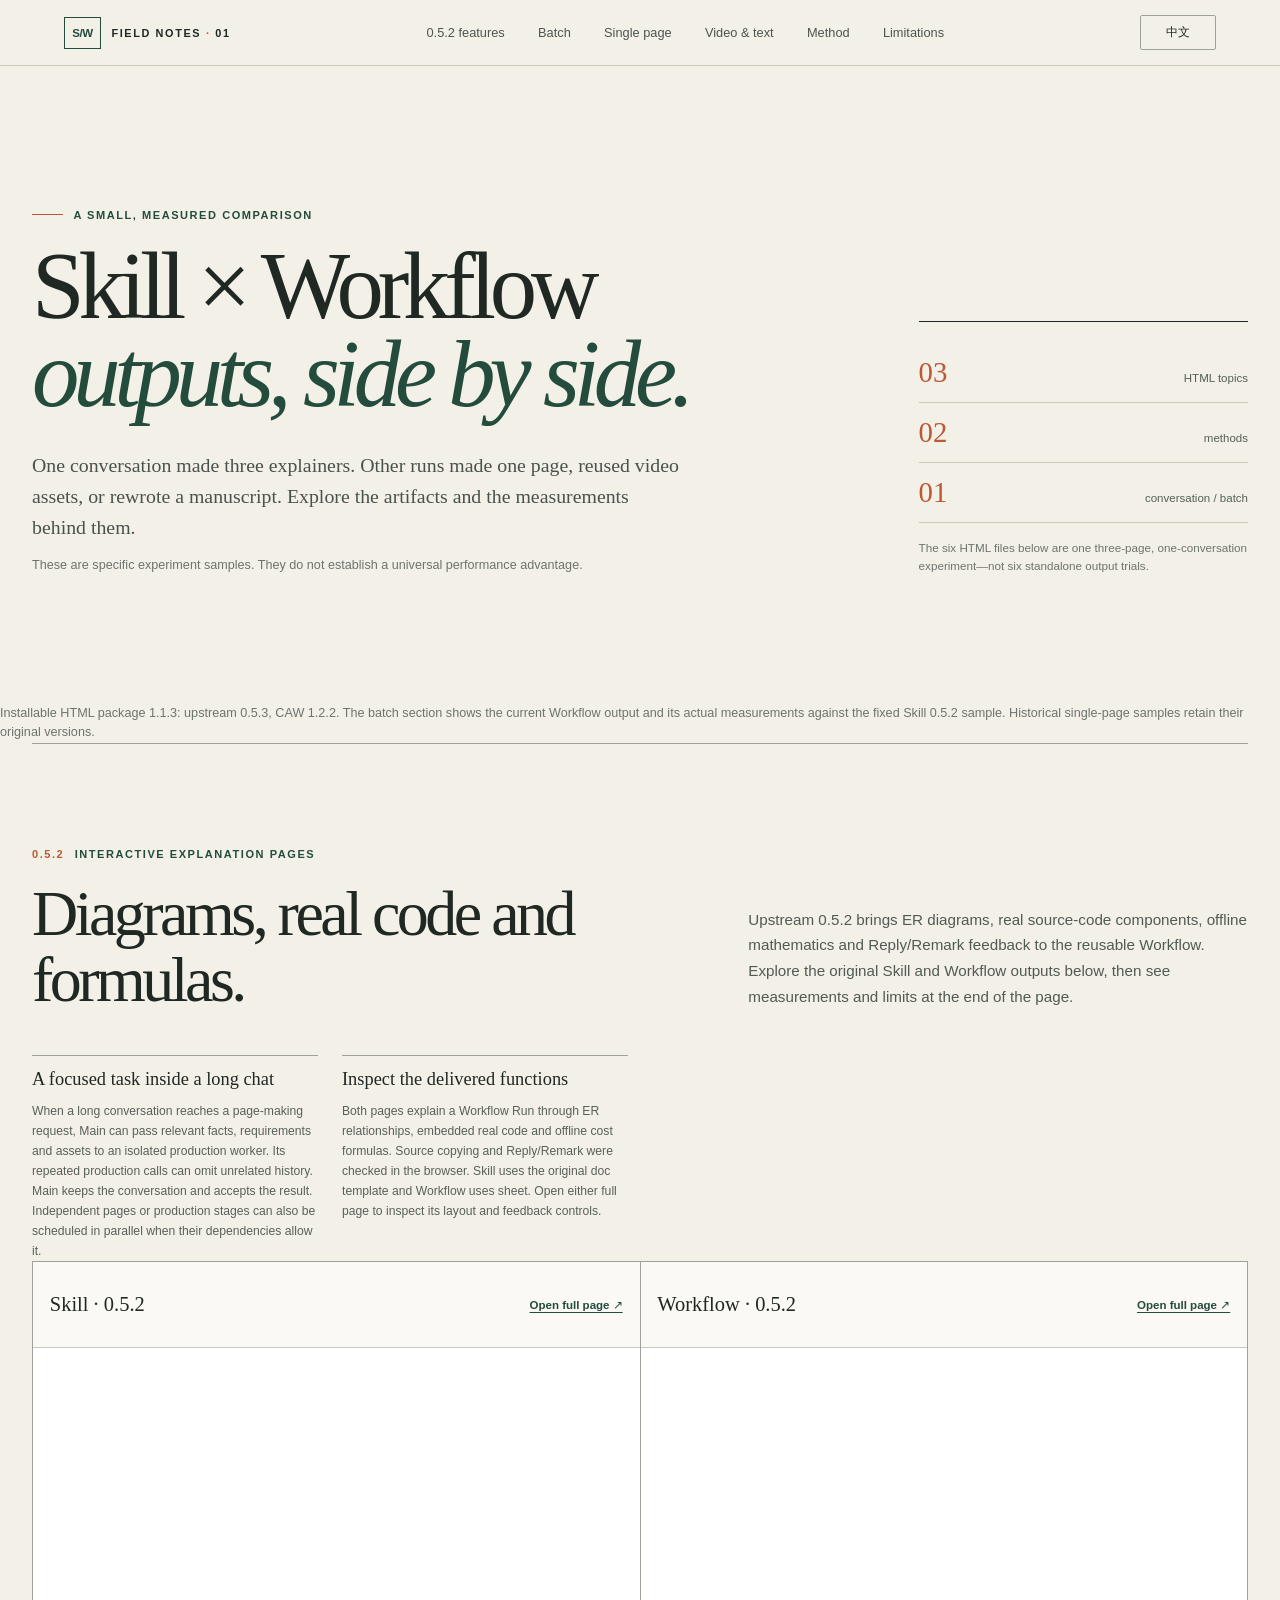
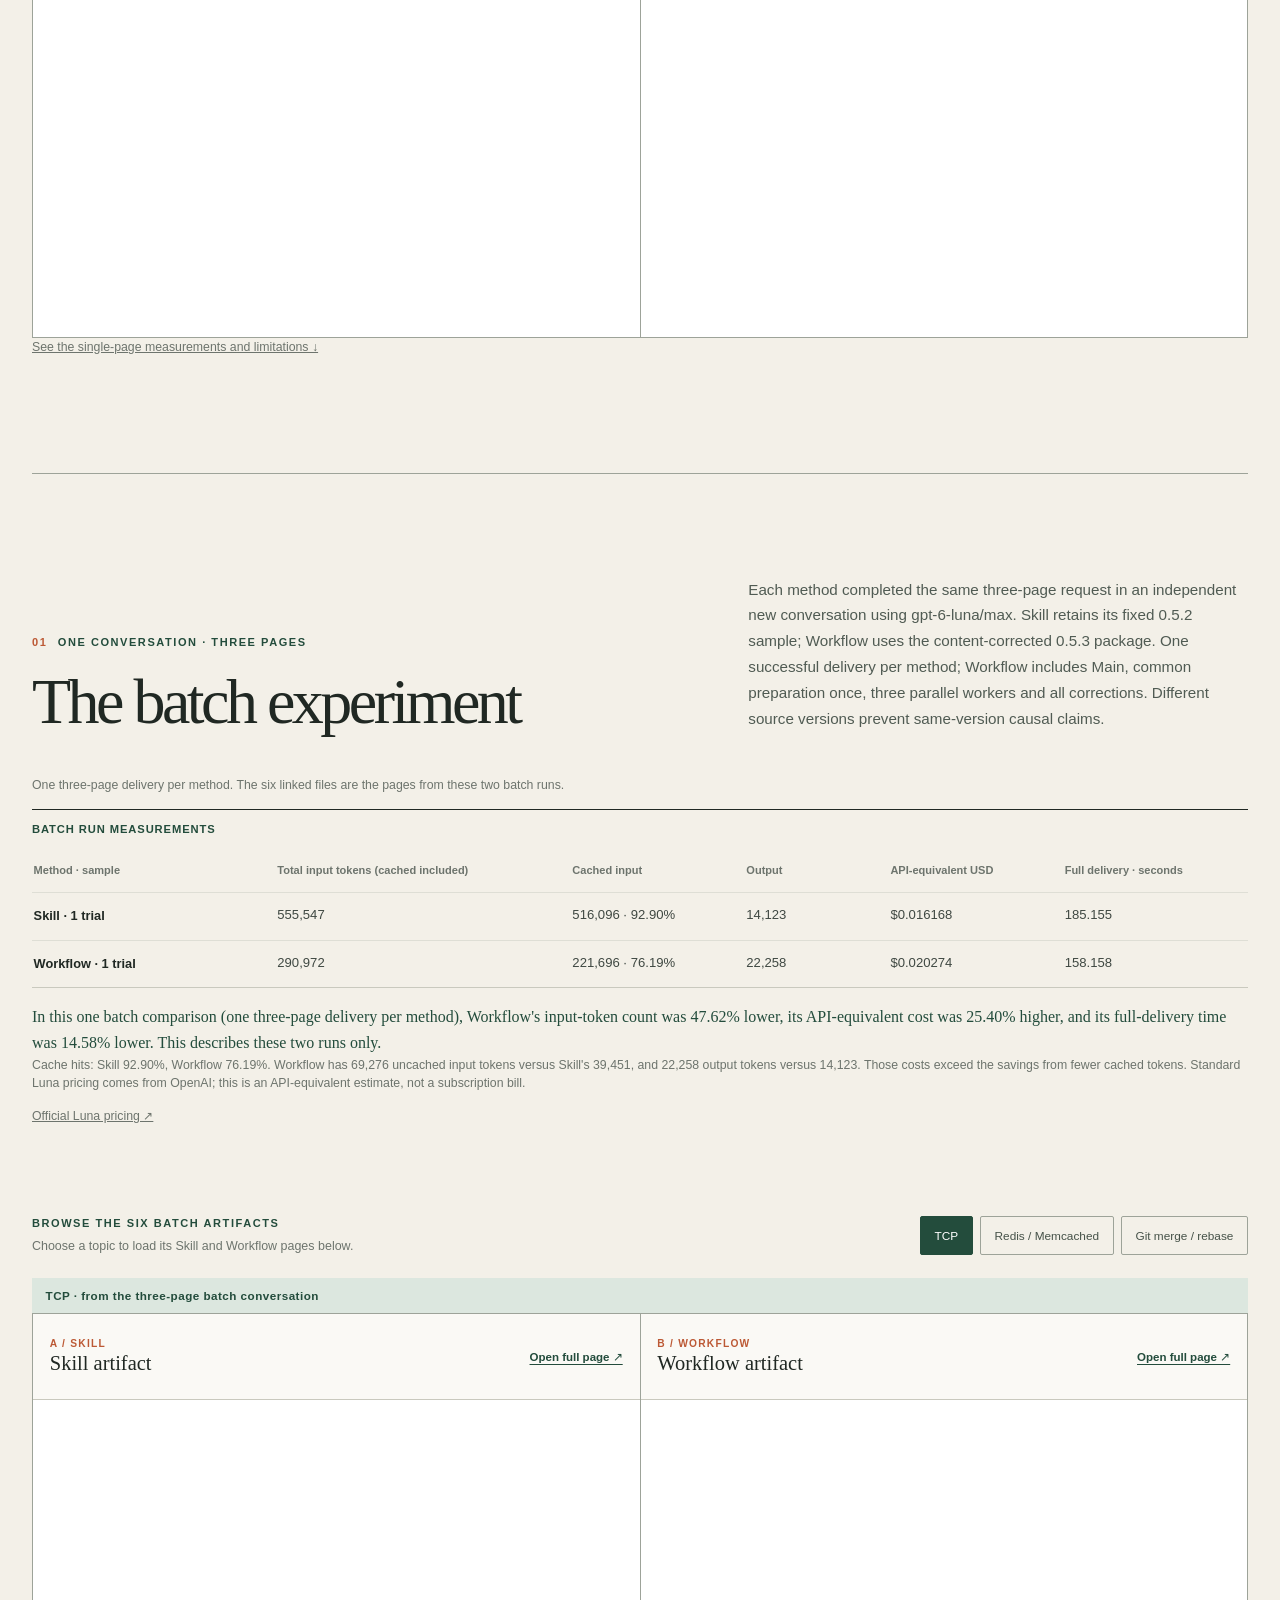
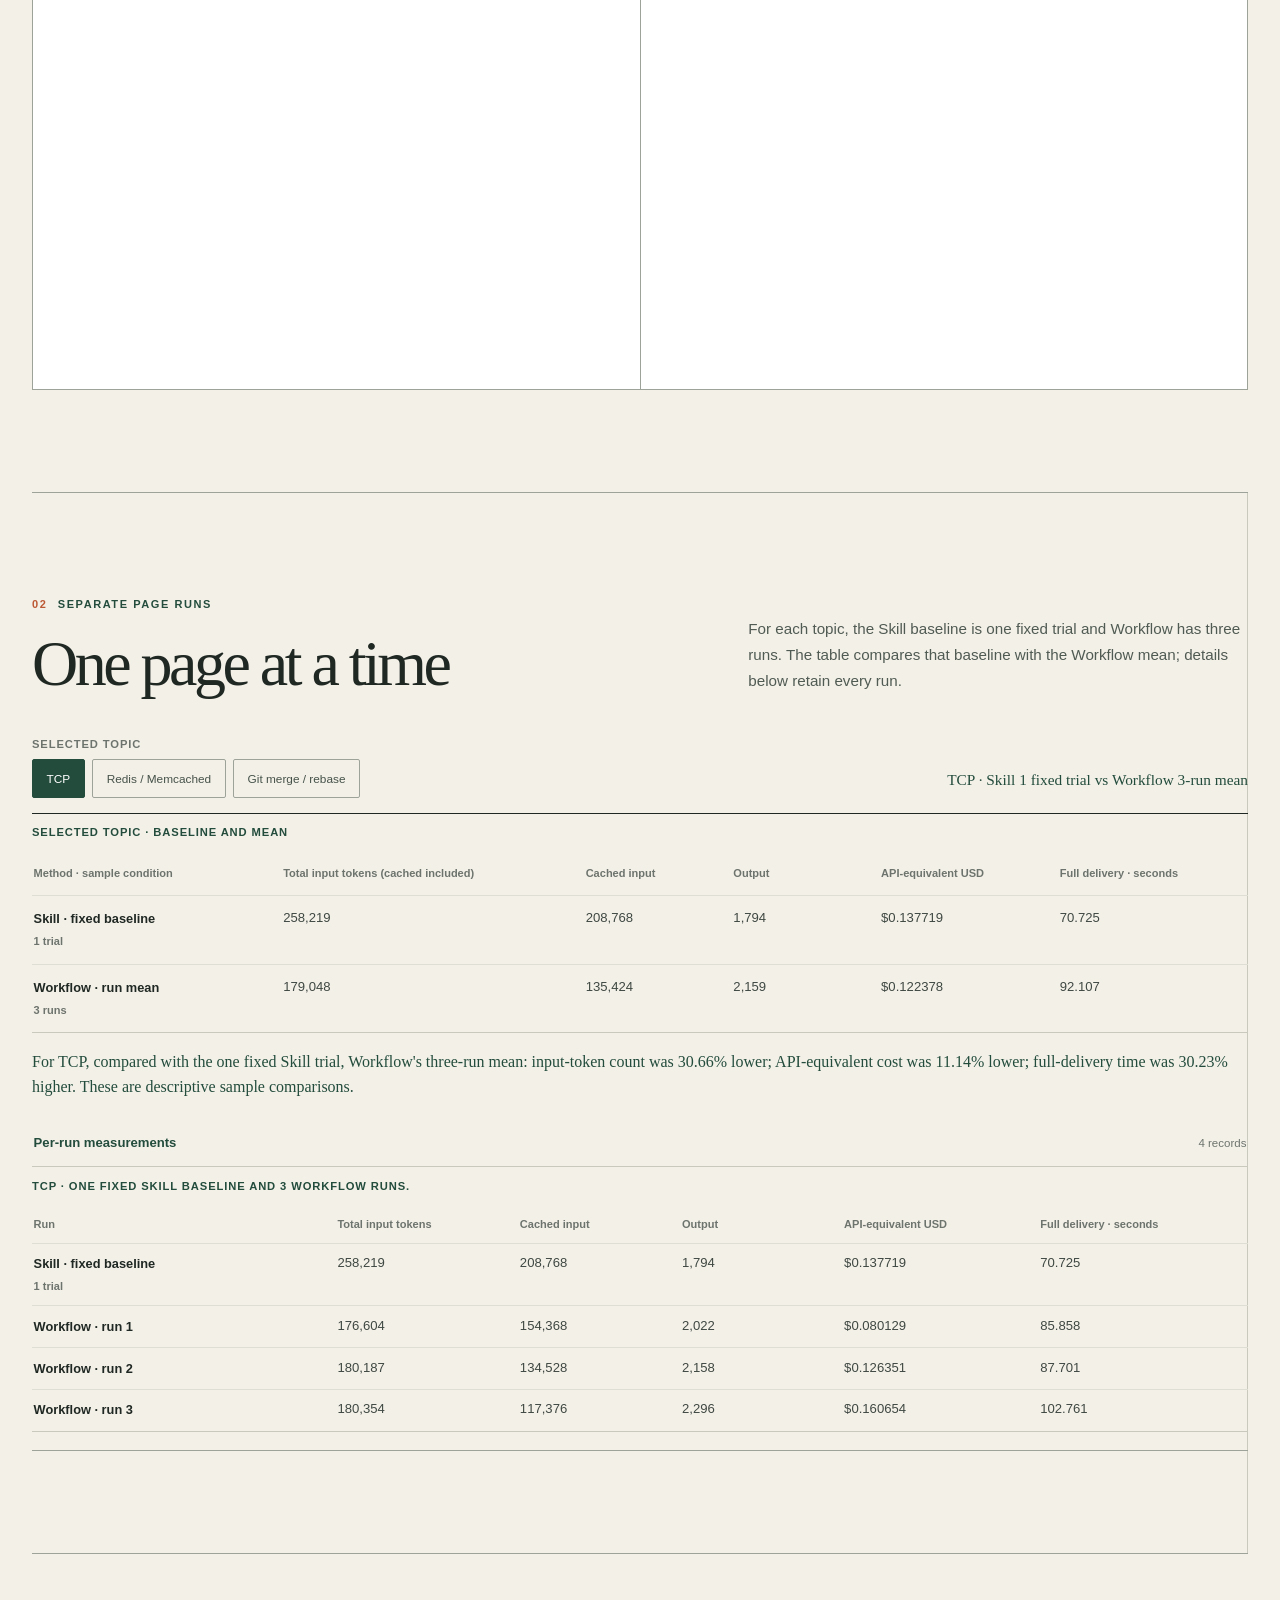
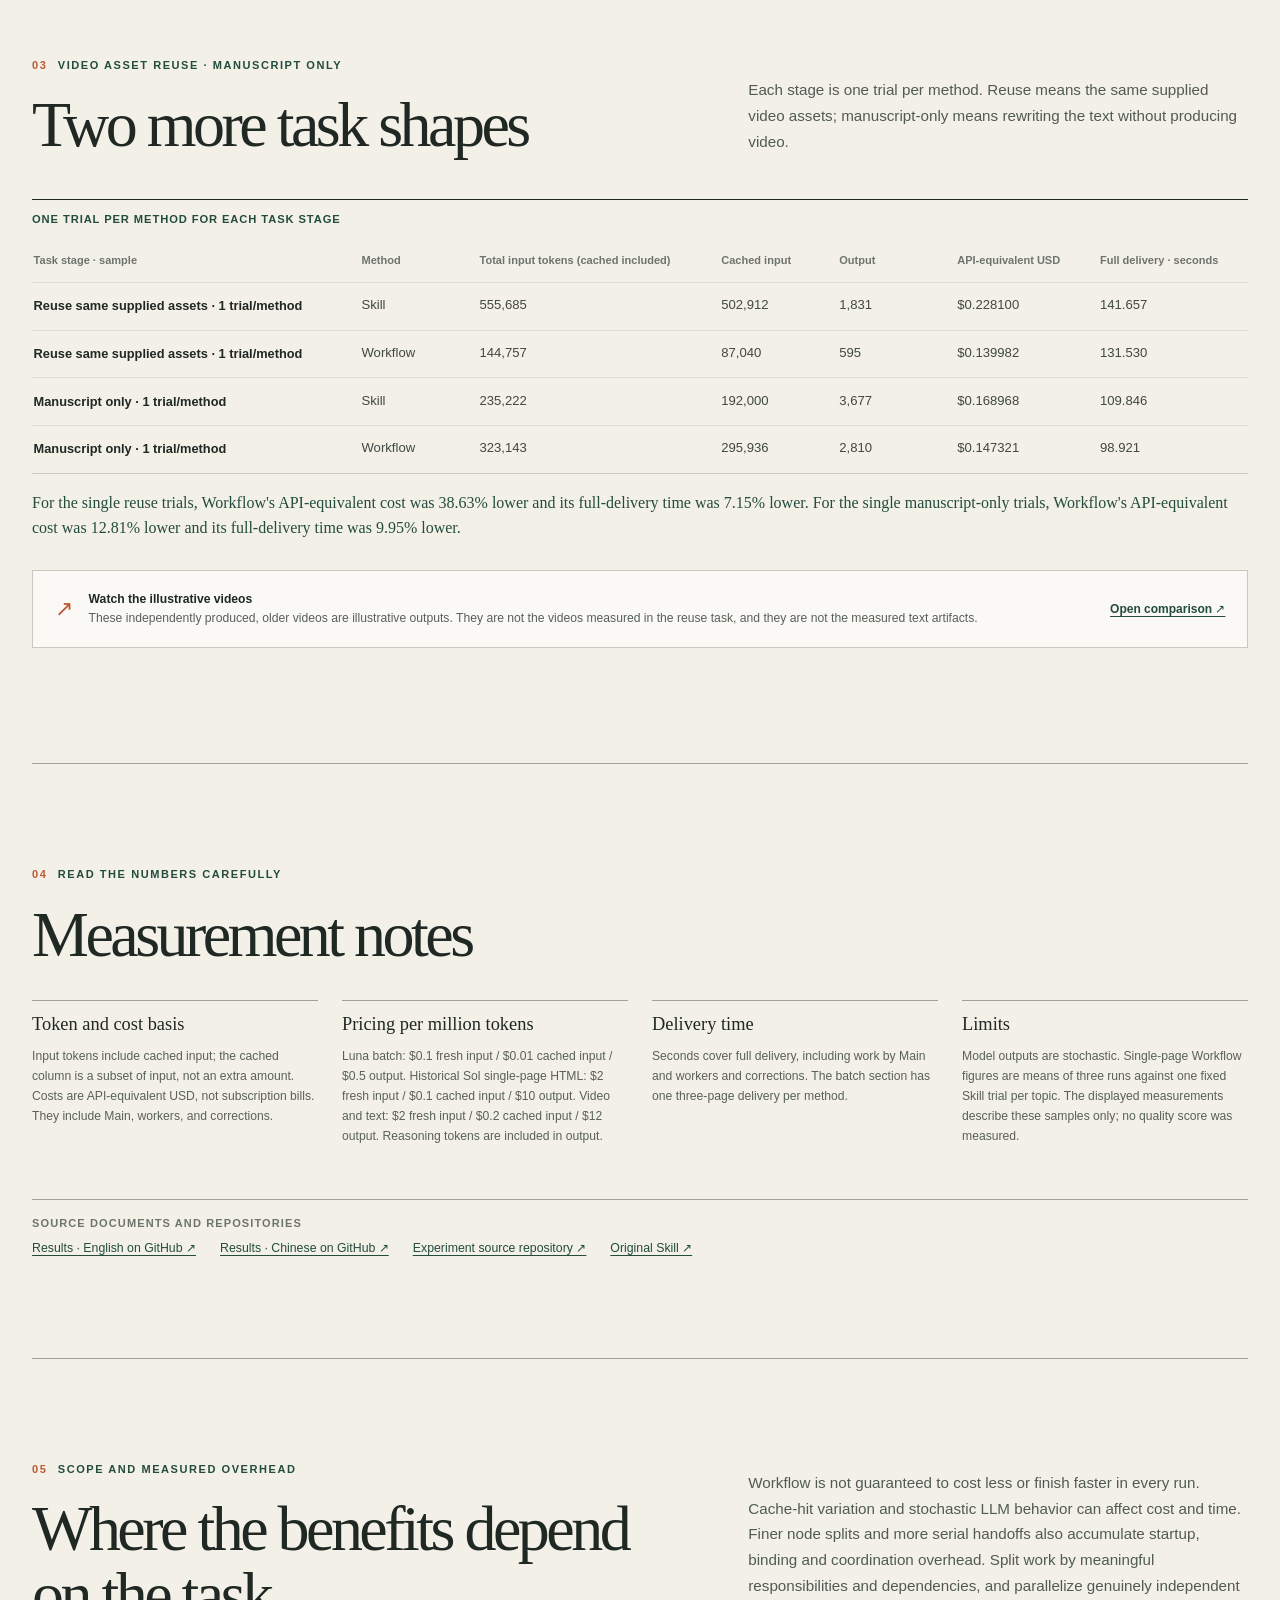
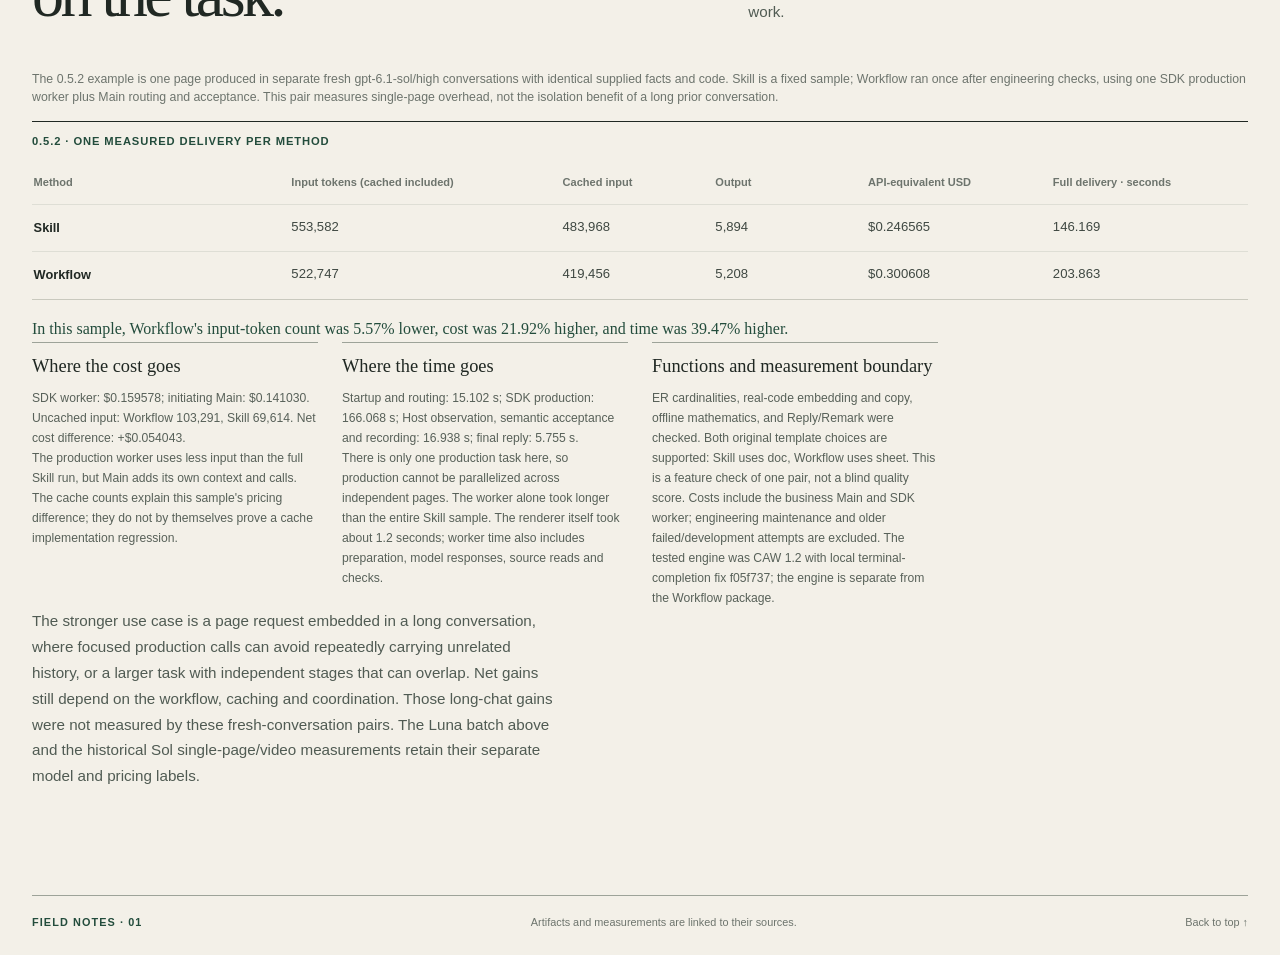
==== commit 8e1c7886: "Preserve explanation depth in explicit HTML workflows" ====
--- a/workflow_explanations/gallery/index.html
+++ b/workflow_explanations/gallery/index.html
@@ -45,7 +45,7 @@
       </div>
     </section>
 
-    <p class="hero-caveat" data-en="Installable package: upstream 0.5.3, CAW 1.2.2. The measured page samples below retain their original 0.5.2 renderer; the update is functionally checked, not a new cost benchmark." data-zh="可安装包已更新至上游 0.5.3，配套 CAW 1.2.2。下方网页实测仍使用原来的 0.5.2 渲染器；此次更新通过功能检查，没有冒充新的成本实验。">Installable package: upstream 0.5.3, CAW 1.2.2. The measured page samples below retain their original 0.5.2 renderer; the update is functionally checked, not a new cost benchmark.</p>
+    <p class="hero-caveat" data-en="Installable HTML package 1.1.3: upstream 0.5.3, CAW 1.2.2. The batch section shows the current Workflow output and its actual measurements against the fixed Skill 0.5.2 sample. Historical single-page samples retain their original versions." data-zh="HTML 安装包 1.1.3：上游 0.5.3，配套 CAW 1.2.2。批量部分已换为当前 Workflow 产物及真实计量，对照固定的 Skill 0.5.2 样本；历史单页样本保留原版本。">Installable HTML package 1.1.3: upstream 0.5.3, CAW 1.2.2. The batch section shows the current Workflow output and its actual measurements against the fixed Skill 0.5.2 sample. Historical single-page samples retain their original versions.</p>
 
     <section class="section" id="latest" aria-labelledby="latest-title">
       <div class="section-heading">
@@ -84,7 +84,7 @@
           <p class="eyebrow"><span class="section-number">01</span><span data-en="One conversation · three pages" data-zh="一次对话 · 三个页面">One conversation · three pages</span></p>
           <h2 id="batch-title" data-en="The batch experiment" data-zh="批量实验">The batch experiment</h2>
         </div>
-        <p class="section-intro" data-en="Each method produced TCP, Redis / Memcached, and Git merge / rebase explainers in one independent new conversation. One successful trial per method; both used gpt-6-luna/max and renderer 0.5.2. Workflow includes Main, common preparation once, three parallel workers and all corrections." data-zh="两种方法各在一个独立新对话中制作 TCP、Redis / Memcached、Git merge / rebase 三份讲解页。每种方法各一次成功运行，均使用 gpt-6-luna/max 与渲染器 0.5.2。Workflow 计入 Main、一次共同前置、三路并行 worker 与全部修正。">Each method produced TCP, Redis / Memcached, and Git merge / rebase explainers in one independent new conversation. One successful trial per method; both used gpt-6-luna/max and renderer 0.5.2. Workflow includes Main, common preparation once, three parallel workers and all corrections.</p>
+        <p class="section-intro" data-en="Each method completed the same three-page request in an independent new conversation using gpt-6-luna/max. Skill retains its fixed 0.5.2 sample; Workflow uses the content-corrected 0.5.3 package. One successful delivery per method; Workflow includes Main, common preparation once, three parallel workers and all corrections. Different source versions prevent same-version causal claims." data-zh="两种方法各在独立新对话中，用 gpt-6-luna/max 完成相同的三页请求。Skill 保留固定的 0.5.2 样本，Workflow 更新为内容修订后的 0.5.3 包。每种方法各展示一次成功交付；Workflow 计入 Main、一次共同前置、三路并行 worker 与全部修正。源版本不同，不作同版本因果推断。">Each method completed the same three-page request in an independent new conversation using gpt-6-luna/max. Skill retains its fixed 0.5.2 sample; Workflow uses the content-corrected 0.5.3 package. One successful delivery per method; Workflow includes Main, common preparation once, three parallel workers and all corrections. Different source versions prevent same-version causal claims.</p>
       </div>
 
       <p class="sample-note" data-en="One three-page delivery per method. The six linked files are the pages from these two batch runs." data-zh="每种方法各交付一组三页。六个链接对应这两次批量运行产出的页面。">One three-page delivery per method. The six linked files are the pages from these two batch runs.</p>
@@ -107,7 +107,7 @@
         </table>
       </div>
       <p class="delta-note" id="batch-delta" aria-live="polite"></p>
-      <p class="sample-note" data-en="Cache hits: Skill 92.90%, Workflow 73.71%. Workflow has 80,462 uncached input tokens versus Skill's 39,451, and 20,100 output tokens versus 14,123. Those costs exceed the savings from fewer cached tokens. Standard Luna pricing comes from OpenAI; this is an API-equivalent estimate, not a subscription bill." data-zh="缓存命中：Skill 92.90%，Workflow 73.71%。Workflow 未缓存输入为 80,462，Skill 为 39,451；输出为 20,100 / 14,123。增加的成本超过缓存 token 减少带来的节省。按 OpenAI Luna 标准价格估算，属于 API 等价成本，不是订阅账单。">Cache hits: Skill 92.90%, Workflow 73.71%. Workflow has 80,462 uncached input tokens versus Skill's 39,451, and 20,100 output tokens versus 14,123. Those costs exceed the savings from fewer cached tokens. Standard Luna pricing comes from OpenAI; this is an API-equivalent estimate, not a subscription bill.</p>
+      <p class="sample-note" data-en="Cache hits: Skill 92.90%, Workflow 76.19%. Workflow has 69,276 uncached input tokens versus Skill's 39,451, and 22,258 output tokens versus 14,123. Those costs exceed the savings from fewer cached tokens. Standard Luna pricing comes from OpenAI; this is an API-equivalent estimate, not a subscription bill." data-zh="缓存命中：Skill 92.90%，Workflow 76.19%。Workflow 未缓存输入为 69,276，Skill 为 39,451；输出为 22,258 / 14,123。增加的成本超过缓存 token 减少带来的节省。按 OpenAI Luna 标准价格估算，属于 API 等价成本，不是订阅账单。">Cache hits: Skill 92.90%, Workflow 76.19%. Workflow has 69,276 uncached input tokens versus Skill's 39,451, and 22,258 output tokens versus 14,123. Those costs exceed the savings from fewer cached tokens. Standard Luna pricing comes from OpenAI; this is an API-equivalent estimate, not a subscription bill.</p>
       <p class="sample-note"><a href="https://developers.openai.com/api/docs/models/gpt-6-luna" target="_blank" rel="noopener" data-en="Official Luna pricing ↗" data-zh="Luna 官方价格 ↗">Official Luna pricing ↗</a></p>
 
       <div class="artifact-explorer">
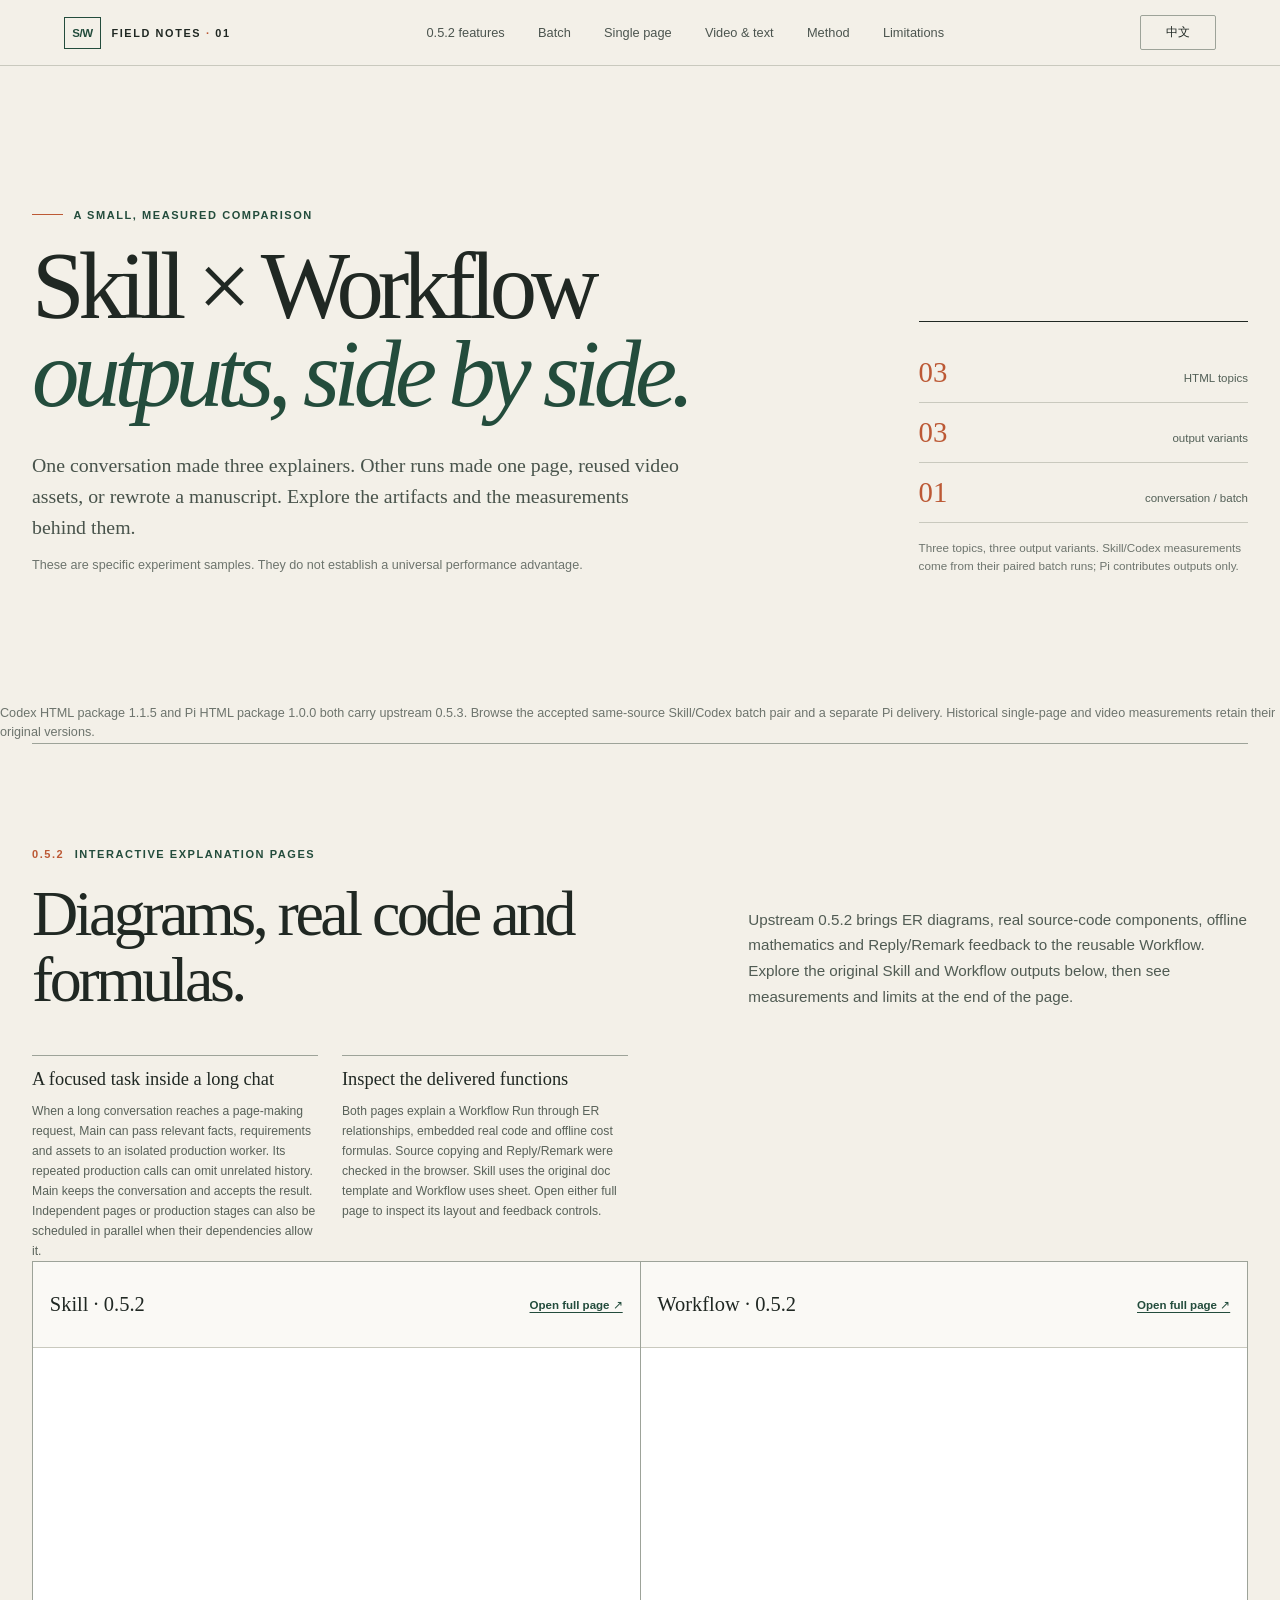
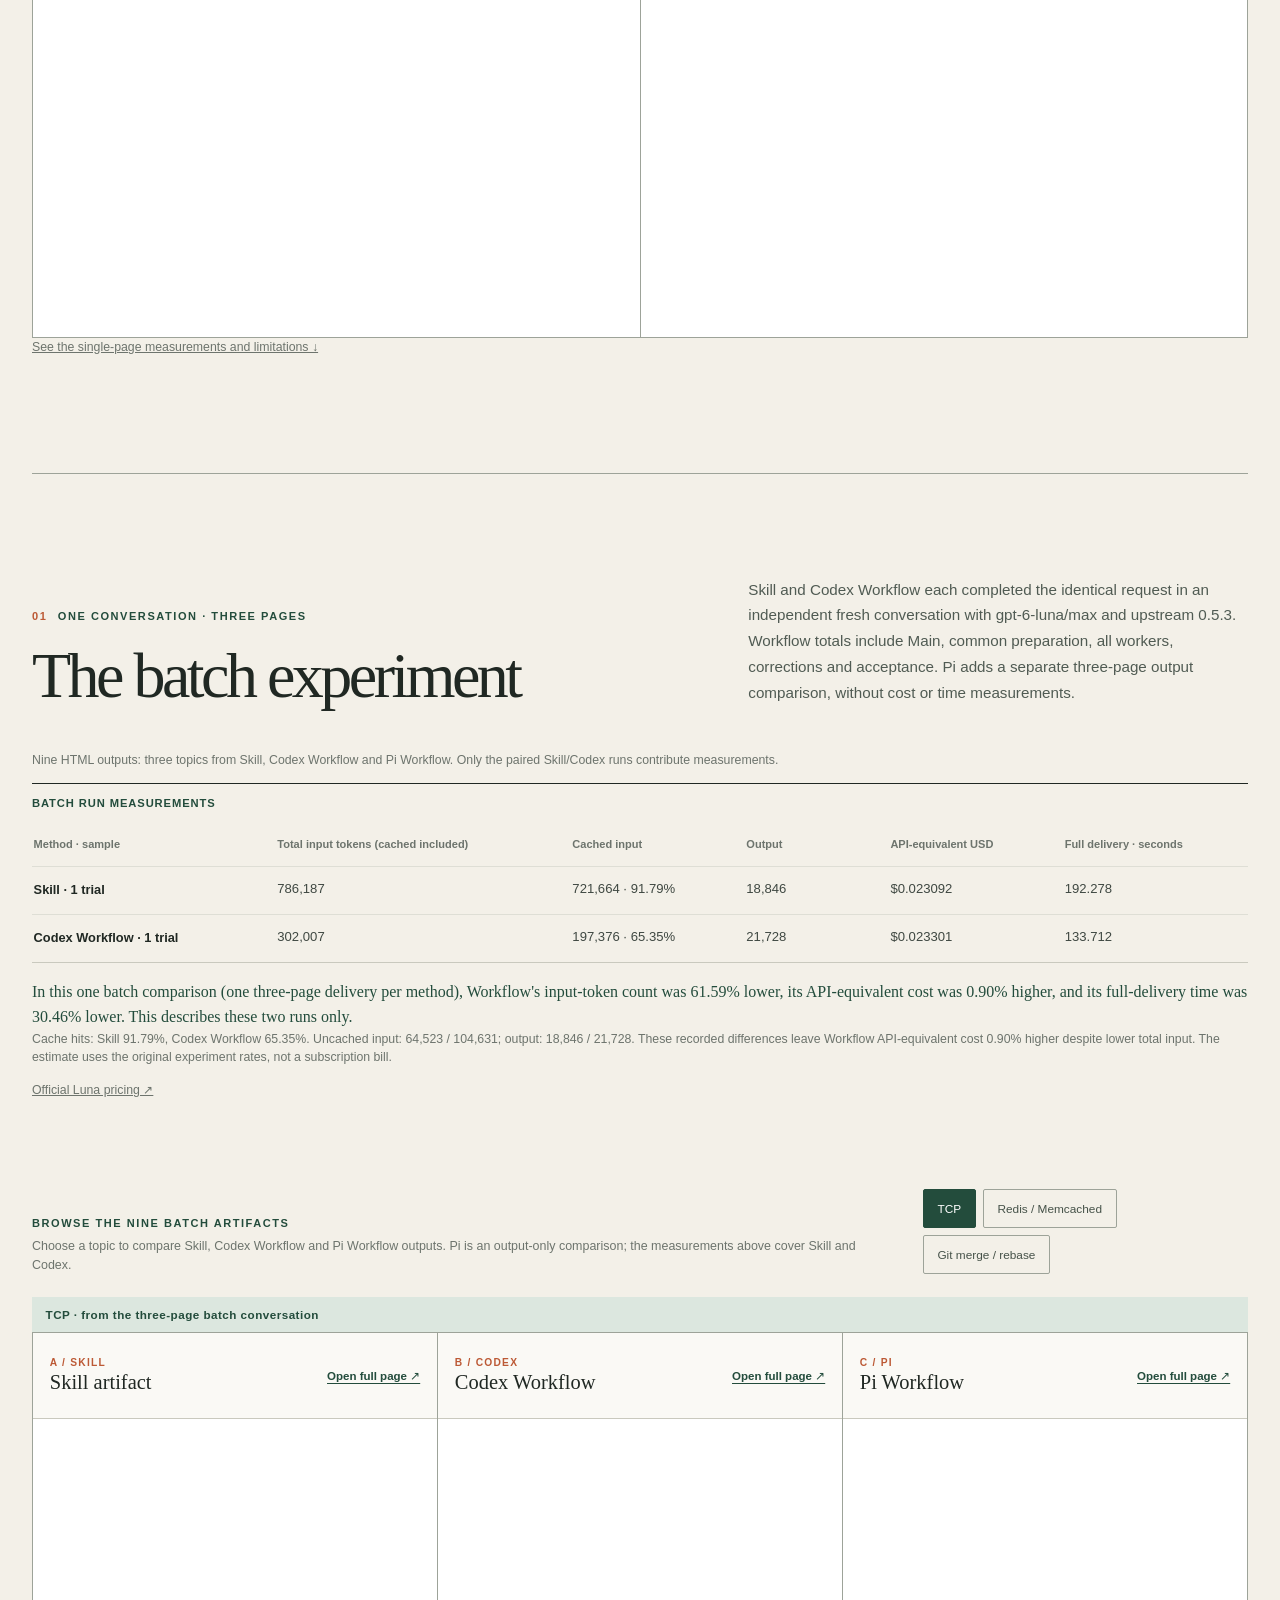
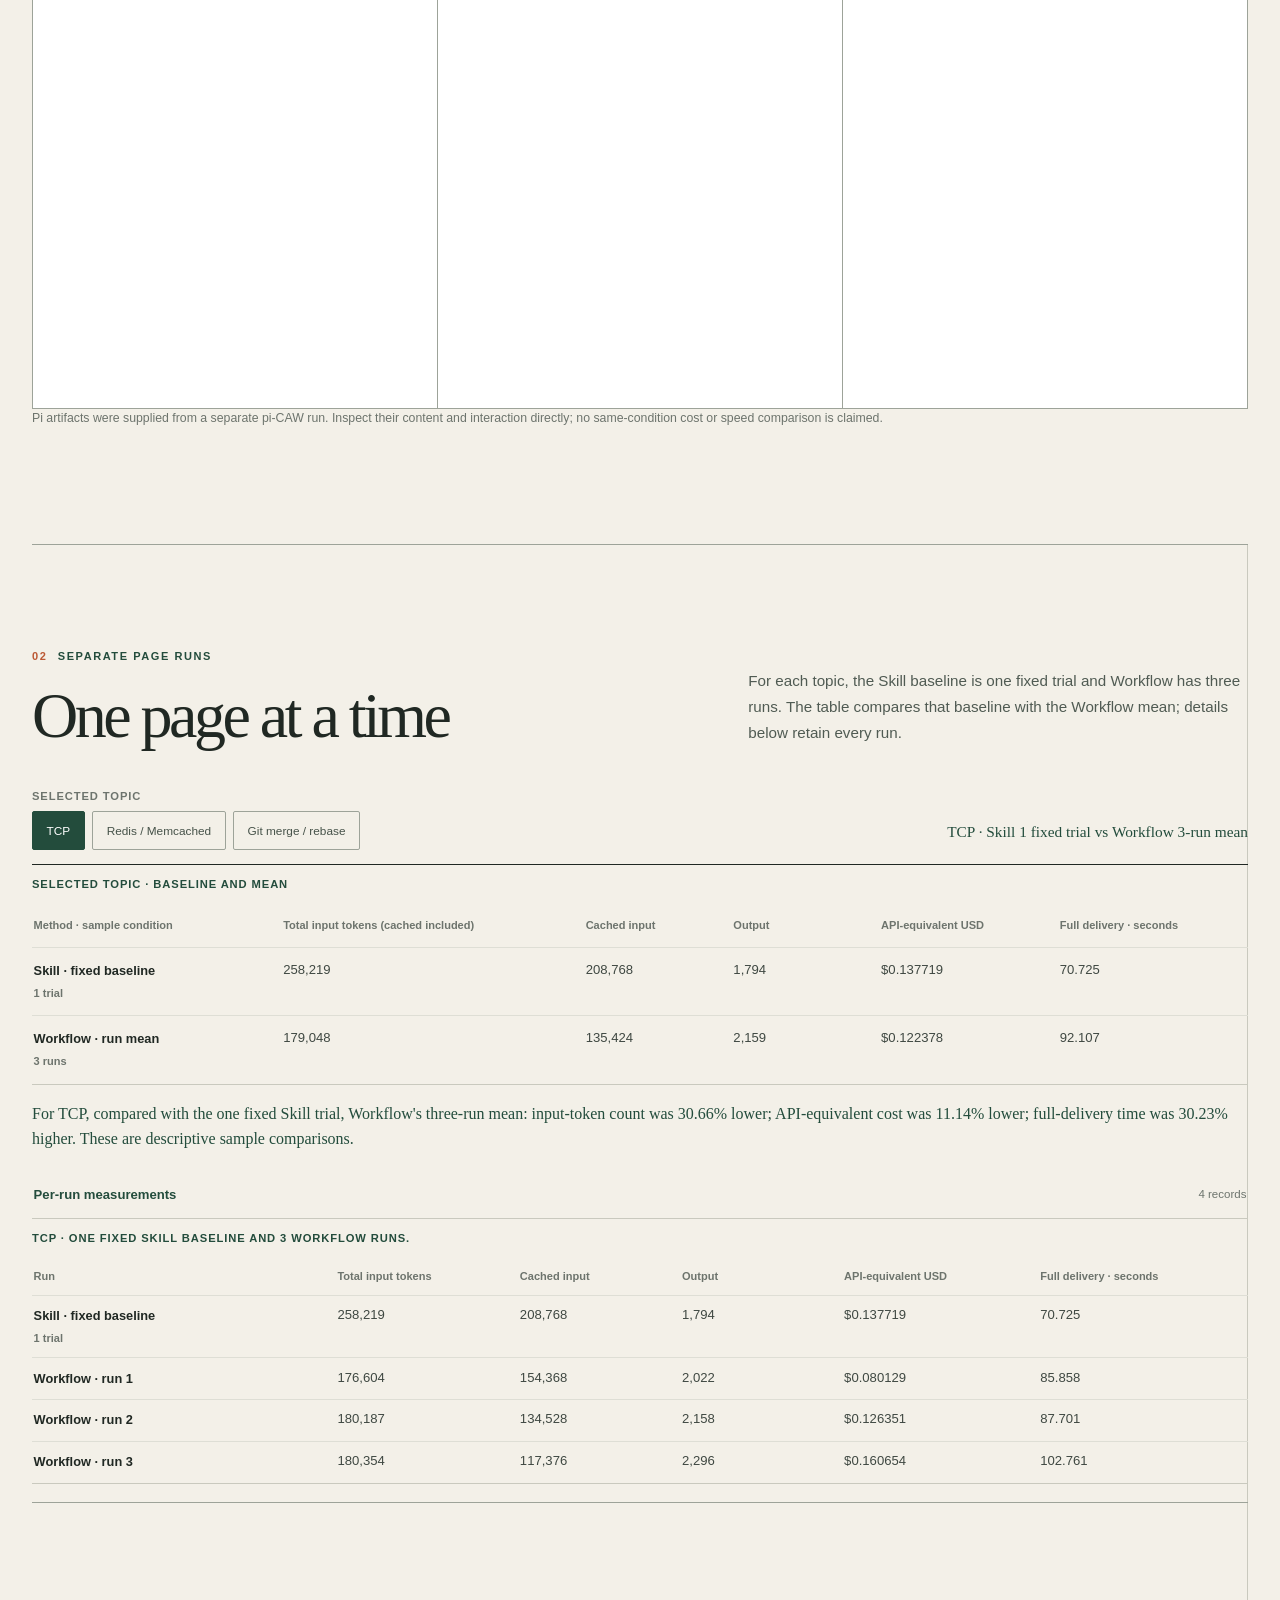
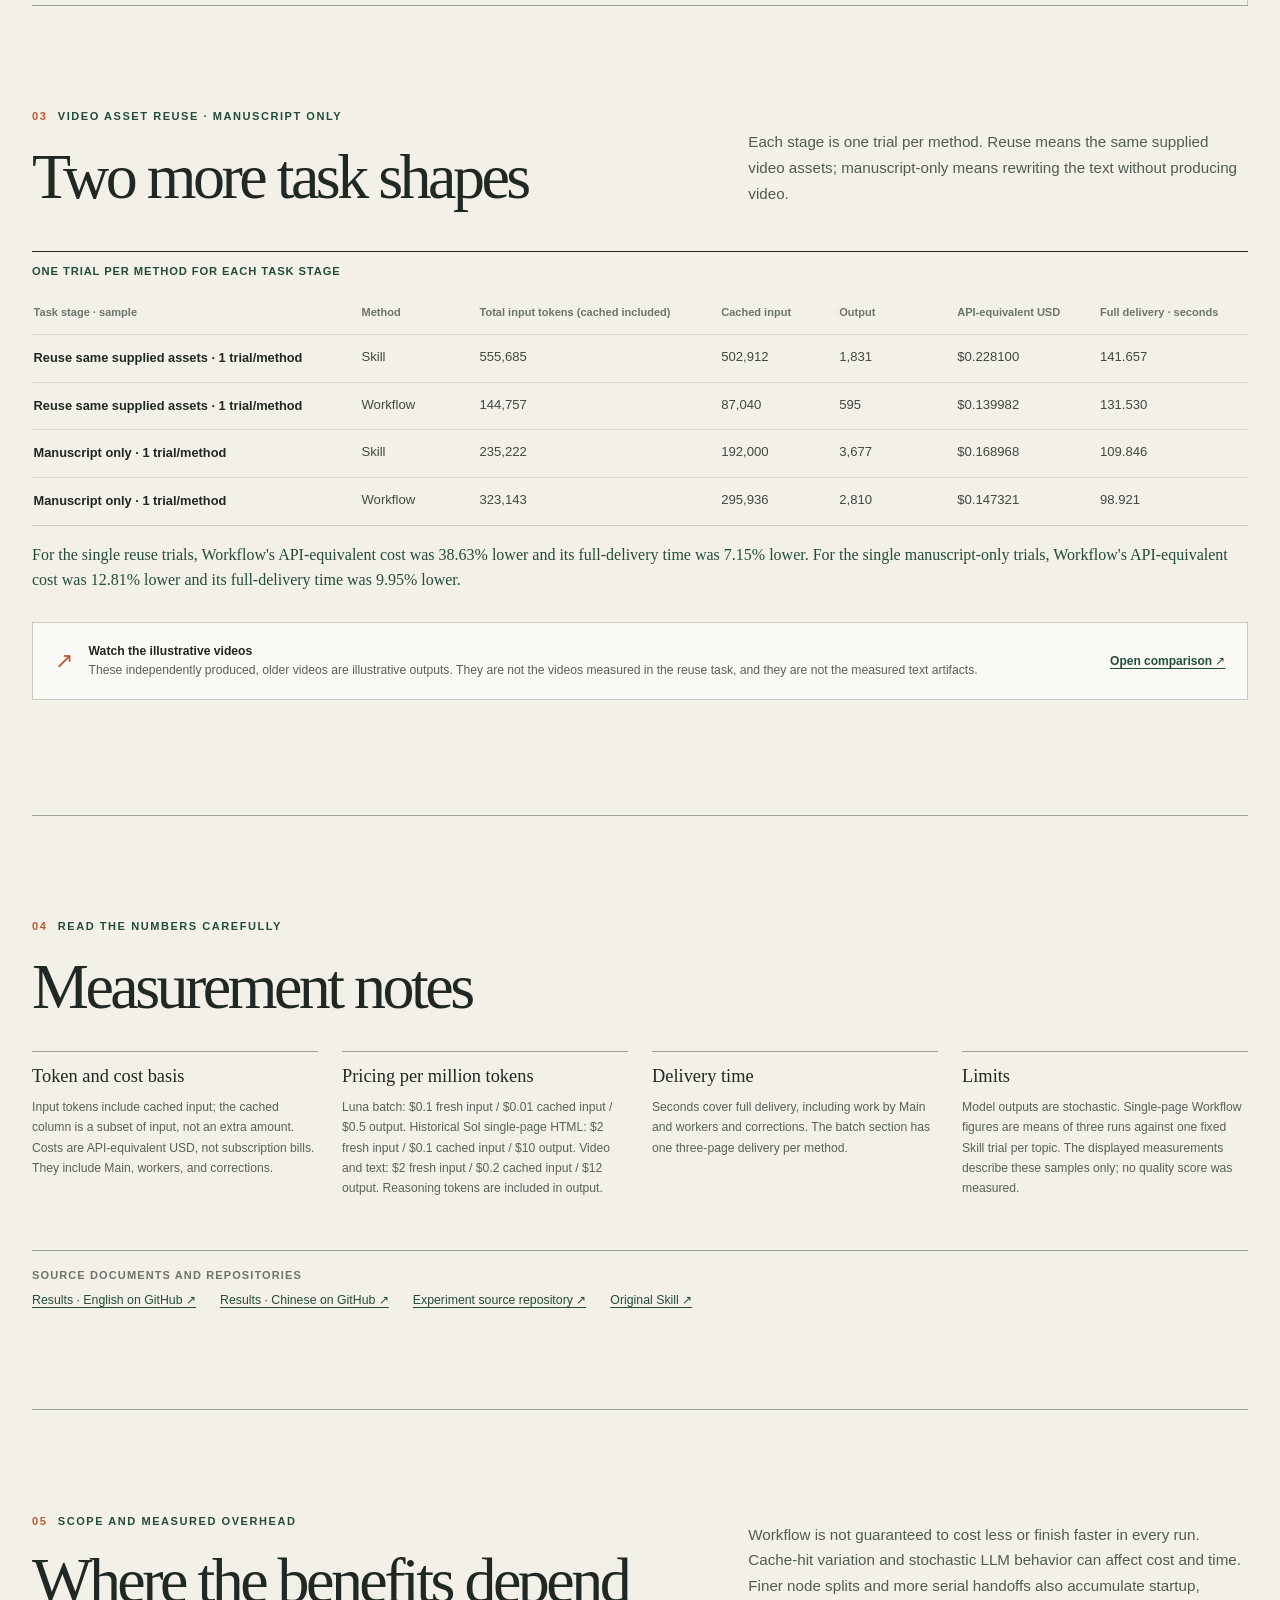
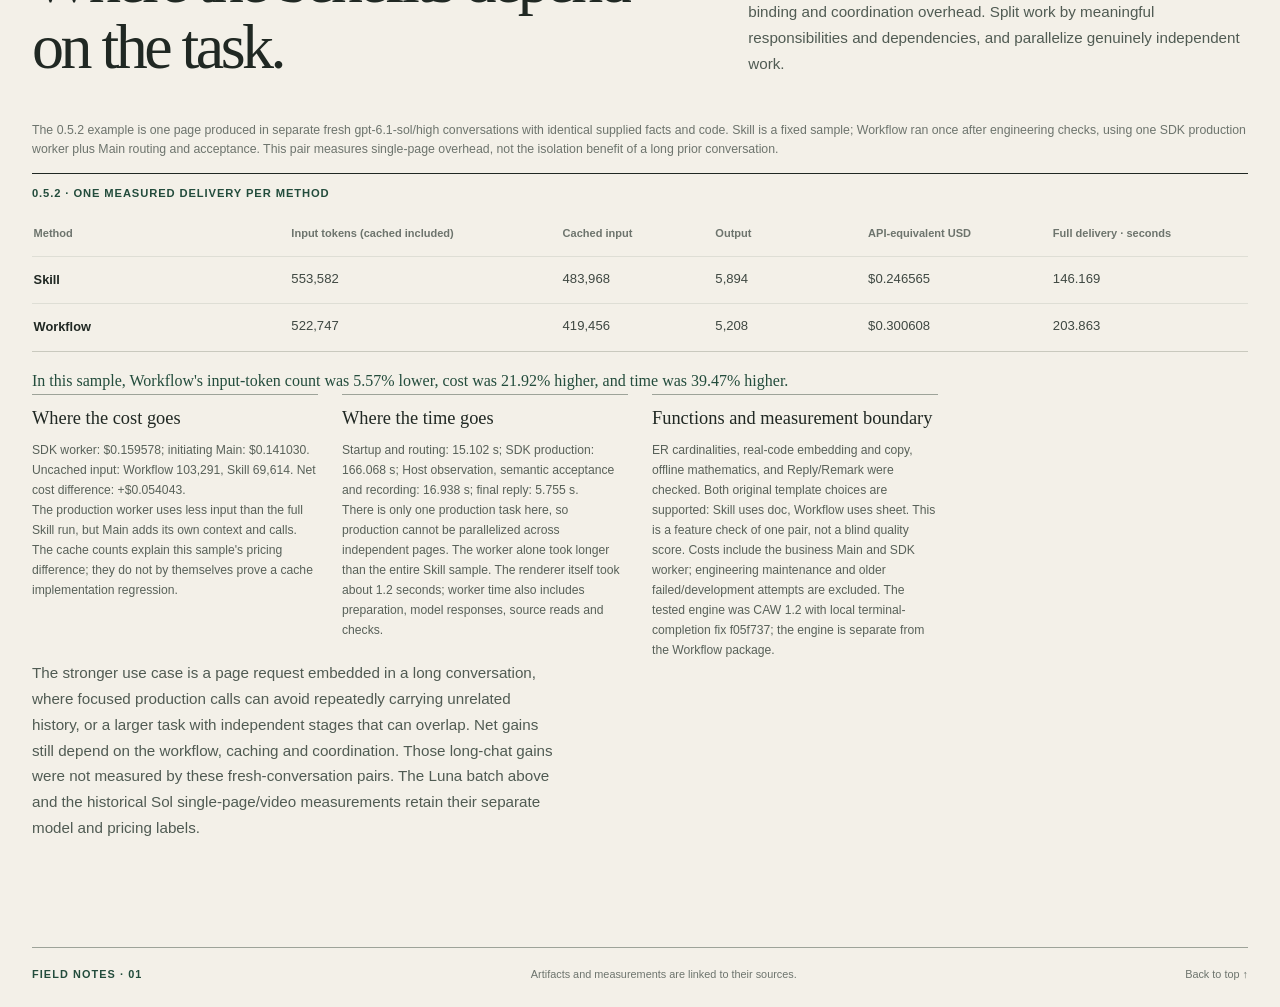
==== commit 520f44b7: "Publish Pi HTML workflow and three-way artifact gallery" ====
--- a/workflow_explanations/gallery/index.html
+++ b/workflow_explanations/gallery/index.html
@@ -39,13 +39,13 @@
       </div>
       <div class="hero-index" aria-label="Experiment overview">
         <div class="index-cell"><span class="index-value">03</span><span data-en="HTML topics" data-zh="个网页主题">HTML topics</span></div>
-        <div class="index-cell"><span class="index-value">02</span><span data-en="methods" data-zh="种方法">methods</span></div>
+        <div class="index-cell"><span class="index-value">03</span><span data-en="output variants" data-zh="组产物">output variants</span></div>
         <div class="index-cell"><span class="index-value">01</span><span data-en="conversation / batch" data-zh="次对话 / 批量任务">conversation / batch</span></div>
-        <p data-en="The six HTML files below are one three-page, one-conversation experiment—not six standalone output trials." data-zh="下方六份 HTML 属于同一项“一次对话制作三页”的实验，不代表六次独立产出。">The six HTML files below are one three-page, one-conversation experiment—not six standalone output trials.</p>
-      </div>
-    </section>
-
-    <p class="hero-caveat" data-en="Installable HTML package 1.1.3: upstream 0.5.3, CAW 1.2.2. The batch section shows the current Workflow output and its actual measurements against the fixed Skill 0.5.2 sample. Historical single-page samples retain their original versions." data-zh="HTML 安装包 1.1.3：上游 0.5.3，配套 CAW 1.2.2。批量部分已换为当前 Workflow 产物及真实计量，对照固定的 Skill 0.5.2 样本；历史单页样本保留原版本。">Installable HTML package 1.1.3: upstream 0.5.3, CAW 1.2.2. The batch section shows the current Workflow output and its actual measurements against the fixed Skill 0.5.2 sample. Historical single-page samples retain their original versions.</p>
+        <p data-en="Three topics, three output variants. Skill/Codex measurements come from their paired batch runs; Pi contributes outputs only." data-zh="三个主题、三组产物。Skill / Codex 的消耗来自成对批量运行；Pi 只附成品。">Three topics, three output variants. Skill/Codex measurements come from their paired batch runs; Pi contributes outputs only.</p>
+      </div>
+    </section>
+
+    <p class="hero-caveat" data-en="Codex HTML package 1.1.5 and Pi HTML package 1.0.0 both carry upstream 0.5.3. Browse the accepted same-source Skill/Codex batch pair and a separate Pi delivery. Historical single-page and video measurements retain their original versions." data-zh="Codex HTML 包 1.1.5 与 Pi HTML 包 1.0.0 均包含上游 0.5.3。批量部分展示已验收的同版本 Skill / Codex 样本及另一次 Pi 交付；历史单页与视频测量保留原版本。">Codex HTML package 1.1.5 and Pi HTML package 1.0.0 both carry upstream 0.5.3. Browse the accepted same-source Skill/Codex batch pair and a separate Pi delivery. Historical single-page and video measurements retain their original versions.</p>
 
     <section class="section" id="latest" aria-labelledby="latest-title">
       <div class="section-heading">
@@ -84,10 +84,10 @@
           <p class="eyebrow"><span class="section-number">01</span><span data-en="One conversation · three pages" data-zh="一次对话 · 三个页面">One conversation · three pages</span></p>
           <h2 id="batch-title" data-en="The batch experiment" data-zh="批量实验">The batch experiment</h2>
         </div>
-        <p class="section-intro" data-en="Each method completed the same three-page request in an independent new conversation using gpt-6-luna/max. Skill retains its fixed 0.5.2 sample; Workflow uses the content-corrected 0.5.3 package. One successful delivery per method; Workflow includes Main, common preparation once, three parallel workers and all corrections. Different source versions prevent same-version causal claims." data-zh="两种方法各在独立新对话中，用 gpt-6-luna/max 完成相同的三页请求。Skill 保留固定的 0.5.2 样本，Workflow 更新为内容修订后的 0.5.3 包。每种方法各展示一次成功交付；Workflow 计入 Main、一次共同前置、三路并行 worker 与全部修正。源版本不同，不作同版本因果推断。">Each method completed the same three-page request in an independent new conversation using gpt-6-luna/max. Skill retains its fixed 0.5.2 sample; Workflow uses the content-corrected 0.5.3 package. One successful delivery per method; Workflow includes Main, common preparation once, three parallel workers and all corrections. Different source versions prevent same-version causal claims.</p>
-      </div>
-
-      <p class="sample-note" data-en="One three-page delivery per method. The six linked files are the pages from these two batch runs." data-zh="每种方法各交付一组三页。六个链接对应这两次批量运行产出的页面。">One three-page delivery per method. The six linked files are the pages from these two batch runs.</p>
+        <p class="section-intro" data-en="Skill and Codex Workflow each completed the identical request in an independent fresh conversation with gpt-6-luna/max and upstream 0.5.3. Workflow totals include Main, common preparation, all workers, corrections and acceptance. Pi adds a separate three-page output comparison, without cost or time measurements." data-zh="Skill 与 Codex Workflow 各在独立新对话中，用 gpt-6-luna/max 和上游 0.5.3 完成相同请求。Workflow 总量包含 Main、共同前置、全部 worker、修正与验收。Pi 另附一组三页，仅比较产物，不比较消耗与时间。">Skill and Codex Workflow each completed the identical request in an independent fresh conversation with gpt-6-luna/max and upstream 0.5.3. Workflow totals include Main, common preparation, all workers, corrections and acceptance. Pi adds a separate three-page output comparison, without cost or time measurements.</p>
+      </div>
+
+      <p class="sample-note" data-en="Nine HTML outputs: three topics from Skill, Codex Workflow and Pi Workflow. Only the paired Skill/Codex runs contribute measurements." data-zh="九份 HTML 对应 Skill、Codex Workflow 与 Pi Workflow 各自的三个主题；消耗表仅统计成对的 Skill / Codex 运行。">Nine HTML outputs: three topics from Skill, Codex Workflow and Pi Workflow. Only the paired Skill/Codex runs contribute measurements.</p>
       <div class="table-wrap">
         <table class="metrics-table">
           <caption data-en="Batch run measurements" data-zh="批量运行测量值">Batch run measurements</caption>
@@ -107,14 +107,14 @@
         </table>
       </div>
       <p class="delta-note" id="batch-delta" aria-live="polite"></p>
-      <p class="sample-note" data-en="Cache hits: Skill 92.90%, Workflow 76.19%. Workflow has 69,276 uncached input tokens versus Skill's 39,451, and 22,258 output tokens versus 14,123. Those costs exceed the savings from fewer cached tokens. Standard Luna pricing comes from OpenAI; this is an API-equivalent estimate, not a subscription bill." data-zh="缓存命中：Skill 92.90%，Workflow 76.19%。Workflow 未缓存输入为 69,276，Skill 为 39,451；输出为 22,258 / 14,123。增加的成本超过缓存 token 减少带来的节省。按 OpenAI Luna 标准价格估算，属于 API 等价成本，不是订阅账单。">Cache hits: Skill 92.90%, Workflow 76.19%. Workflow has 69,276 uncached input tokens versus Skill's 39,451, and 22,258 output tokens versus 14,123. Those costs exceed the savings from fewer cached tokens. Standard Luna pricing comes from OpenAI; this is an API-equivalent estimate, not a subscription bill.</p>
+      <p class="sample-note" data-en="Cache hits: Skill 91.79%, Codex Workflow 65.35%. Uncached input: 64,523 / 104,631; output: 18,846 / 21,728. These recorded differences leave Workflow API-equivalent cost 0.90% higher despite lower total input. The estimate uses the original experiment rates, not a subscription bill." data-zh="缓存命中：Skill 91.79%，Codex Workflow 65.35%。未缓存输入为 64,523 / 104,631，输出为 18,846 / 21,728；这些差异使 Workflow 在总输入更少时，API 等价成本仍高 0.90%。按原实验费率估算，不是订阅账单。">Cache hits: Skill 91.79%, Codex Workflow 65.35%. Uncached input: 64,523 / 104,631; output: 18,846 / 21,728. These recorded differences leave Workflow API-equivalent cost 0.90% higher despite lower total input. The estimate uses the original experiment rates, not a subscription bill.</p>
       <p class="sample-note"><a href="https://developers.openai.com/api/docs/models/gpt-6-luna" target="_blank" rel="noopener" data-en="Official Luna pricing ↗" data-zh="Luna 官方价格 ↗">Official Luna pricing ↗</a></p>
 
       <div class="artifact-explorer">
         <div class="artifact-toolbar">
           <div>
-            <p class="eyebrow" data-en="Browse the six batch artifacts" data-zh="浏览六份批量产物">Browse the six batch artifacts</p>
-            <p class="toolbar-help" data-en="Choose a topic to load its Skill and Workflow pages below." data-zh="选择主题，在下方并排查看对应的 Skill 与 Workflow 页面。">Choose a topic to load its Skill and Workflow pages below.</p>
+            <p class="eyebrow" data-en="Browse the nine batch artifacts" data-zh="浏览九份批量产物">Browse the nine batch artifacts</p>
+            <p class="toolbar-help" data-en="Choose a topic to compare Skill, Codex Workflow and Pi Workflow outputs. Pi is an output-only comparison; the measurements above cover Skill and Codex." data-zh="选择主题，对比 Skill、Codex Workflow 与 Pi Workflow 产物。Pi 只比较页面，以上消耗数据仅对应 Skill 与 Codex。">Choose a topic to compare Skill, Codex Workflow and Pi Workflow outputs. Pi is an output-only comparison; the measurements above cover Skill and Codex.</p>
           </div>
           <div class="topic-picker" id="batch-topic-picker" role="group" aria-label="Choose an experiment topic">
             <button type="button" class="topic-button" data-topic="tcp" aria-pressed="true"><span data-en="TCP" data-zh="TCP">TCP</span></button>
@@ -127,18 +127,26 @@
           <article class="preview-card" aria-labelledby="skill-preview-title">
             <div class="preview-heading">
               <div><p class="preview-kicker">A <span aria-hidden="true">/</span> Skill</p><h3 id="skill-preview-title" data-en="Skill artifact" data-zh="Skill 产物">Skill artifact</h3></div>
-              <a class="artifact-link" id="skill-artifact-link" href="../examples/html/tcp-skill.html" target="_blank" rel="noopener" data-en="Open full page ↗" data-zh="打开完整页面 ↗">Open full page ↗</a>
+              <a class="artifact-link" id="skill-artifact-link" aria-disabled="true" target="_blank" rel="noopener" data-en="Open full page ↗" data-zh="打开完整页面 ↗">Open full page ↗</a>
             </div>
-            <iframe id="skill-preview" src="../examples/html/tcp-skill.html" title="Skill TCP explainer from the three-page batch experiment" sandbox="allow-scripts" loading="lazy"></iframe>
+            <iframe id="skill-preview" title="Skill artifact preview" sandbox="allow-scripts" loading="eager"></iframe>
           </article>
           <article class="preview-card" aria-labelledby="workflow-preview-title">
             <div class="preview-heading">
-              <div><p class="preview-kicker">B <span aria-hidden="true">/</span> Workflow</p><h3 id="workflow-preview-title" data-en="Workflow artifact" data-zh="Workflow 产物">Workflow artifact</h3></div>
-              <a class="artifact-link" id="workflow-artifact-link" href="../examples/html/tcp-workflow.html" target="_blank" rel="noopener" data-en="Open full page ↗" data-zh="打开完整页面 ↗">Open full page ↗</a>
+              <div><p class="preview-kicker">B <span aria-hidden="true">/</span> Codex</p><h3 id="workflow-preview-title" data-en="Codex Workflow" data-zh="Codex Workflow">Codex Workflow</h3></div>
+              <a class="artifact-link" id="workflow-artifact-link" aria-disabled="true" target="_blank" rel="noopener" data-en="Open full page ↗" data-zh="打开完整页面 ↗">Open full page ↗</a>
             </div>
-            <iframe id="workflow-preview" src="../examples/html/tcp-workflow.html" title="Workflow TCP explainer from the three-page batch experiment" sandbox="allow-scripts" loading="lazy"></iframe>
+            <iframe id="workflow-preview" title="Workflow artifact preview" sandbox="allow-scripts" loading="eager"></iframe>
           </article>
-        </div>
+          <article class="preview-card pi-preview-card" aria-labelledby="pi-preview-title">
+            <div class="preview-heading">
+              <div><p class="preview-kicker">C <span aria-hidden="true">/</span> Pi</p><h3 id="pi-preview-title" data-en="Pi Workflow" data-zh="Pi Workflow">Pi Workflow</h3></div>
+              <a class="artifact-link" id="pi-artifact-link" aria-disabled="true" target="_blank" rel="noopener" data-en="Open full page ↗" data-zh="打开完整页面 ↗">Open full page ↗</a>
+            </div>
+            <iframe id="pi-preview" title="Pi Workflow artifact preview" sandbox="allow-scripts" loading="eager"></iframe>
+          </article>
+        </div>
+        <p class="sample-note" data-en="Pi artifacts were supplied from a separate pi-CAW run. Inspect their content and interaction directly; no same-condition cost or speed comparison is claimed." data-zh="Pi 产物来自另一次 pi-CAW 运行，可直接比较内容和交互；不作同条件成本或速度比较。">Pi artifacts were supplied from a separate pi-CAW run. Inspect their content and interaction directly; no same-condition cost or speed comparison is claimed.</p>
       </div>
     </section>
 
--- a/workflow_explanations/gallery/style.css
+++ b/workflow_explanations/gallery/style.css
@@ -263,6 +263,12 @@
 }
 .preview-grid { display: grid; grid-template-columns: repeat(2, minmax(0, 1fr)); gap: 1px; background: var(--line-dark); border: 1px solid var(--line-dark); }
 .preview-card { min-width: 0; background: var(--paper-light); }
+.pi-preview-card { grid-column: 1 / -1; }
+@media (min-width: 1200px) {
+  #previews { grid-template-columns: repeat(3, minmax(0, 1fr)); }
+  .pi-preview-card { grid-column: auto; }
+  #previews .preview-heading { flex-wrap: wrap; gap: .5rem; }
+}
 .preview-heading {
   display: flex;
   align-items: center;
